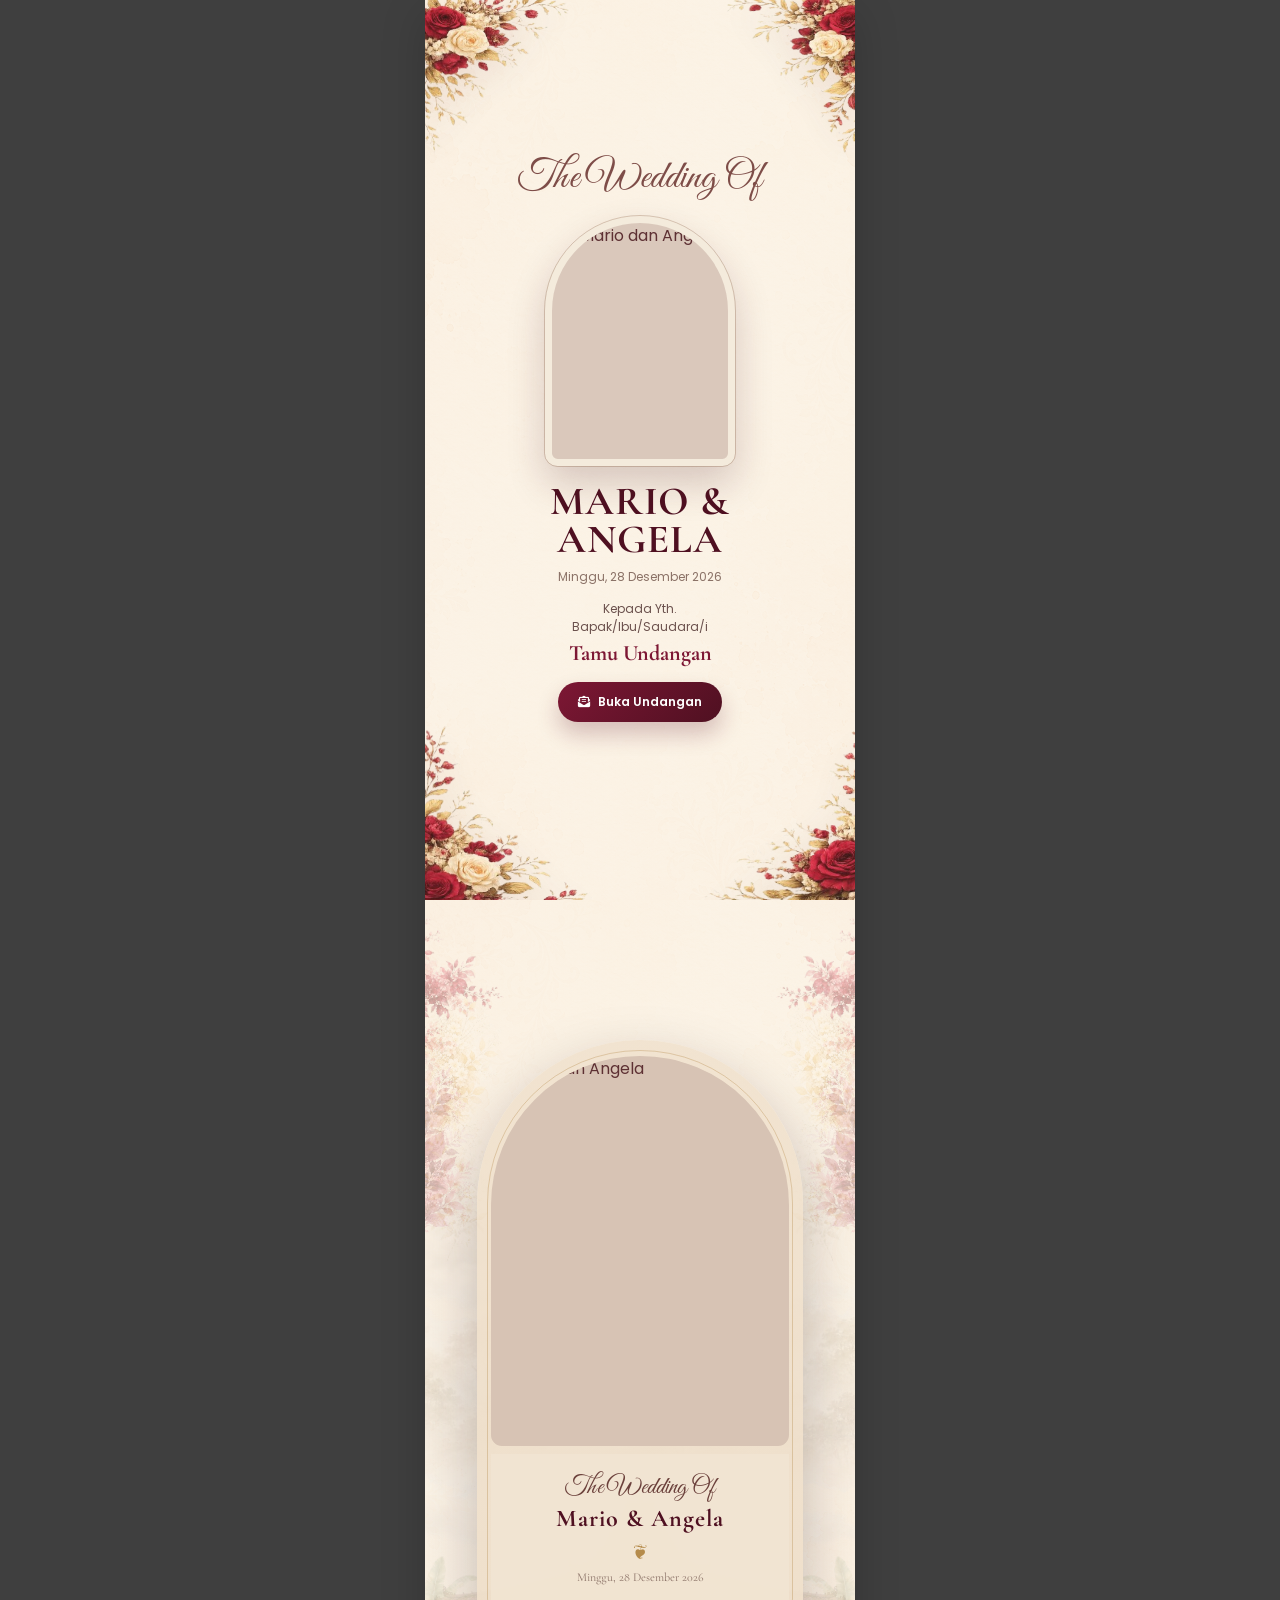
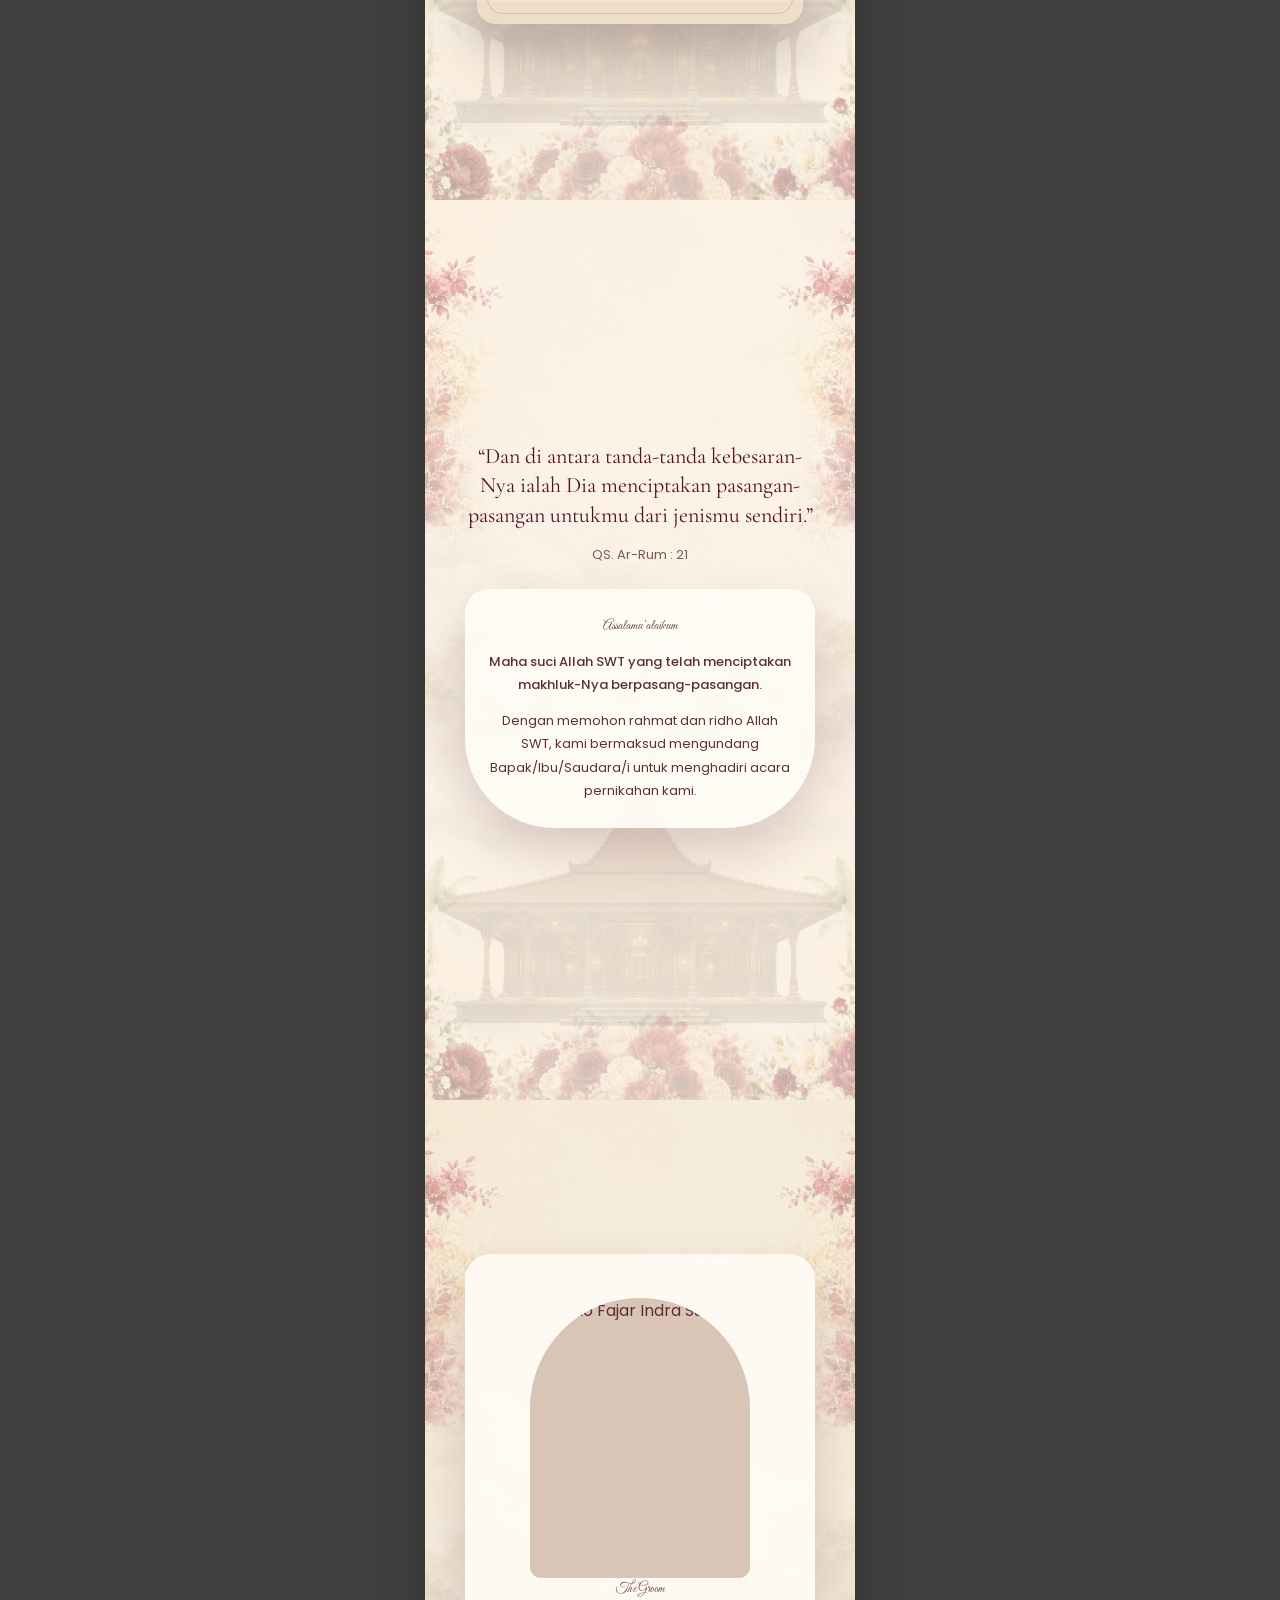
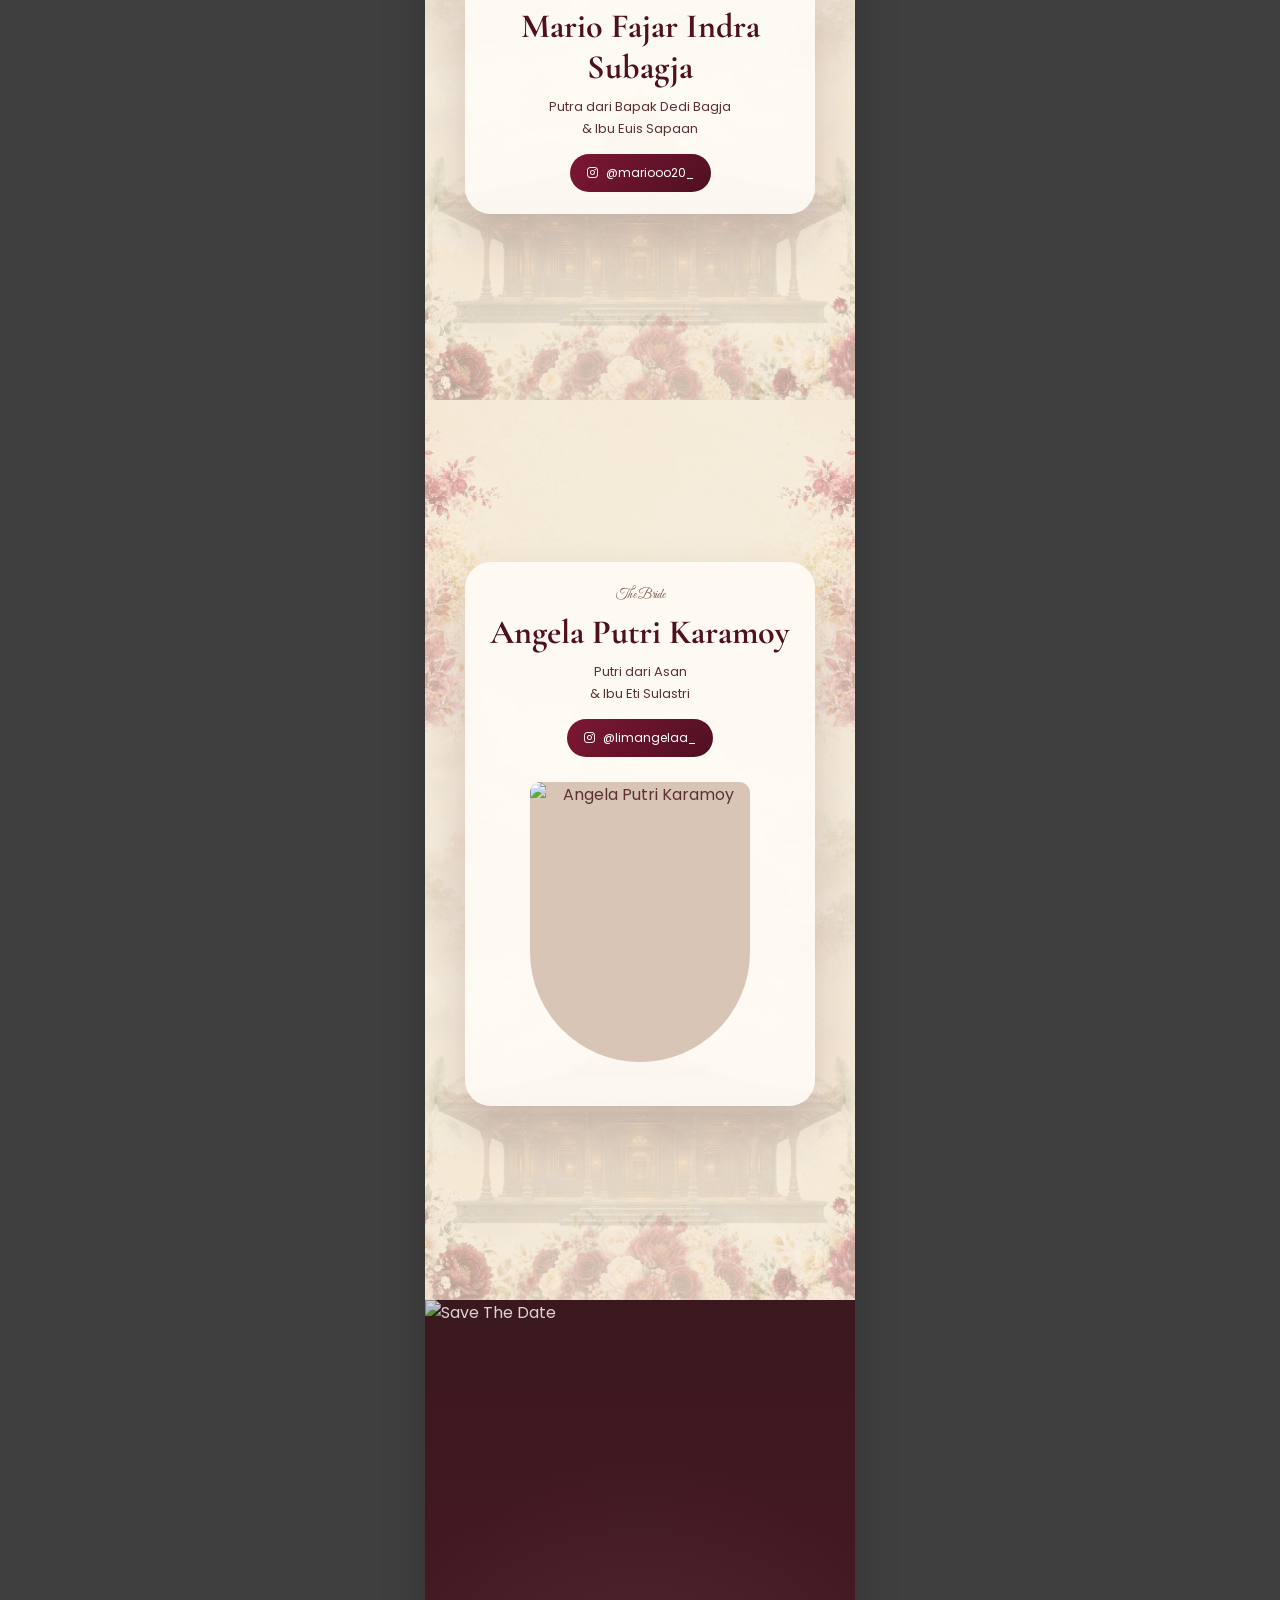
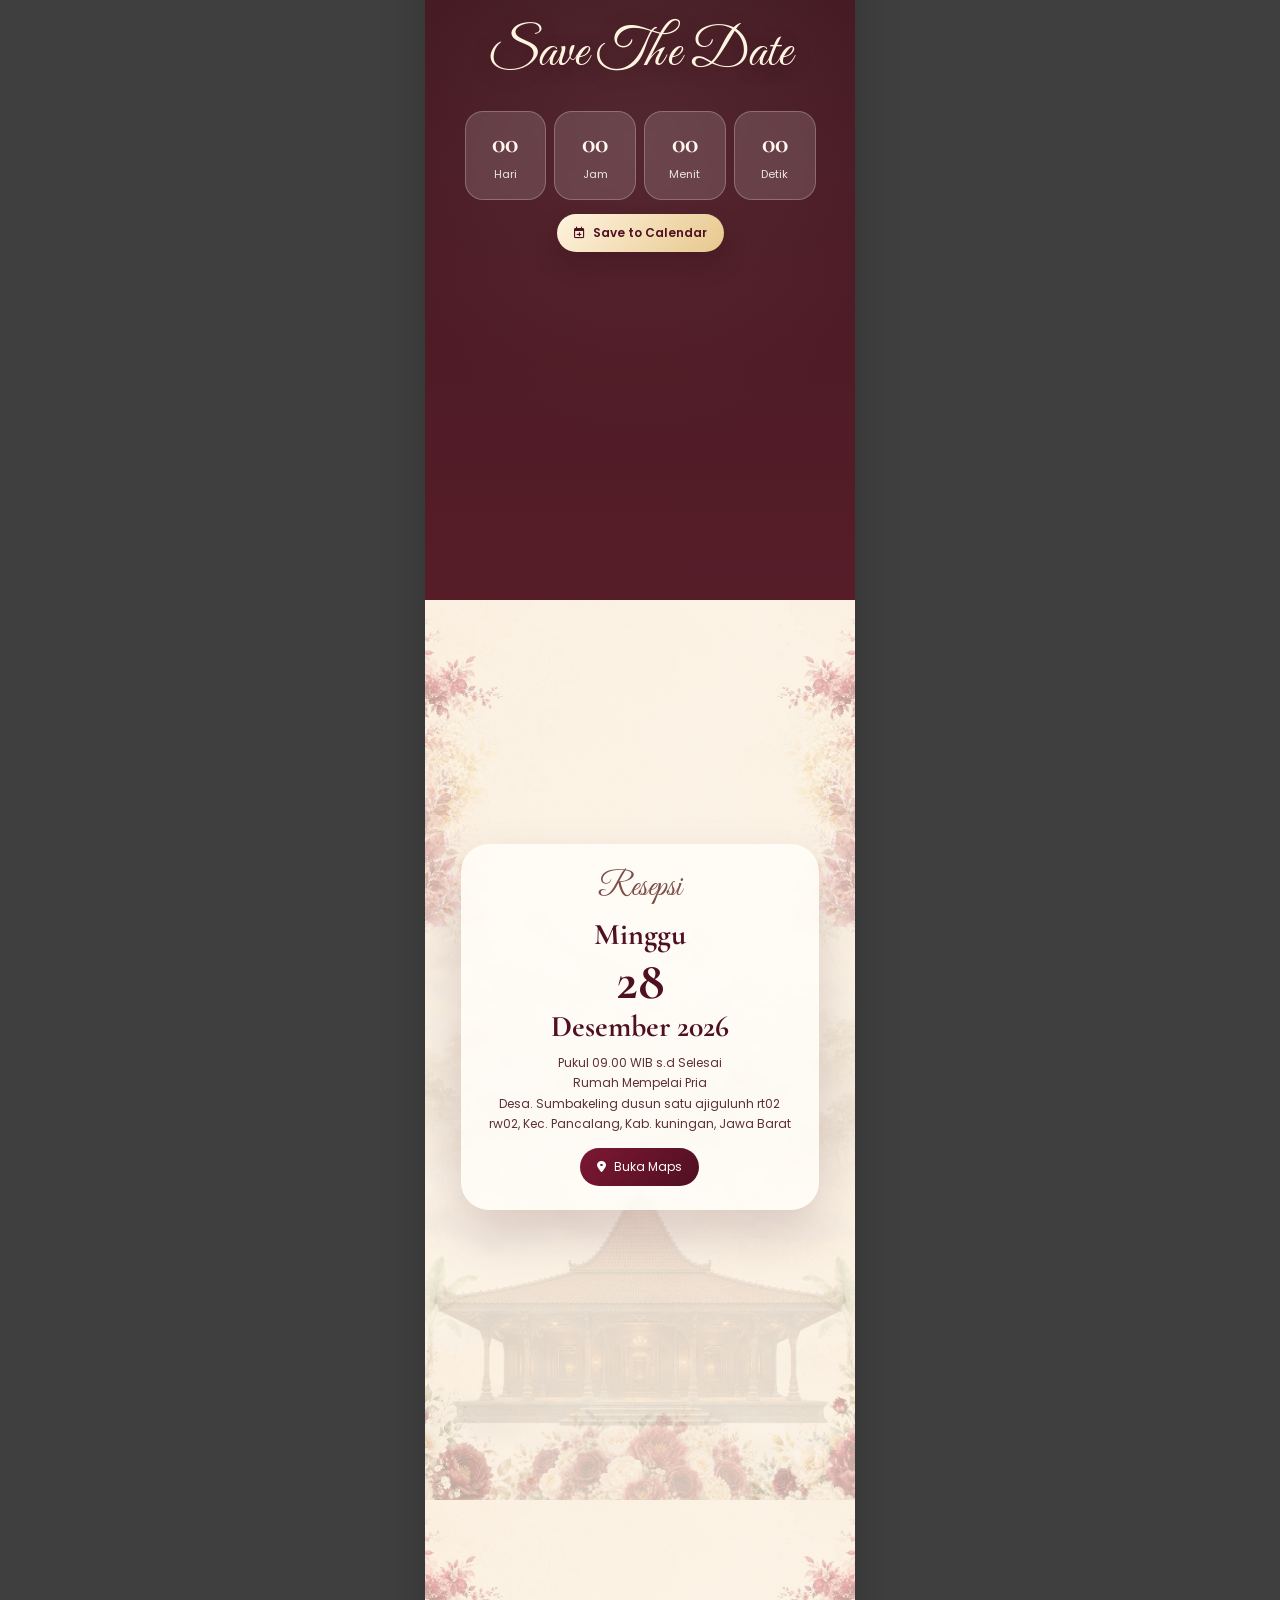
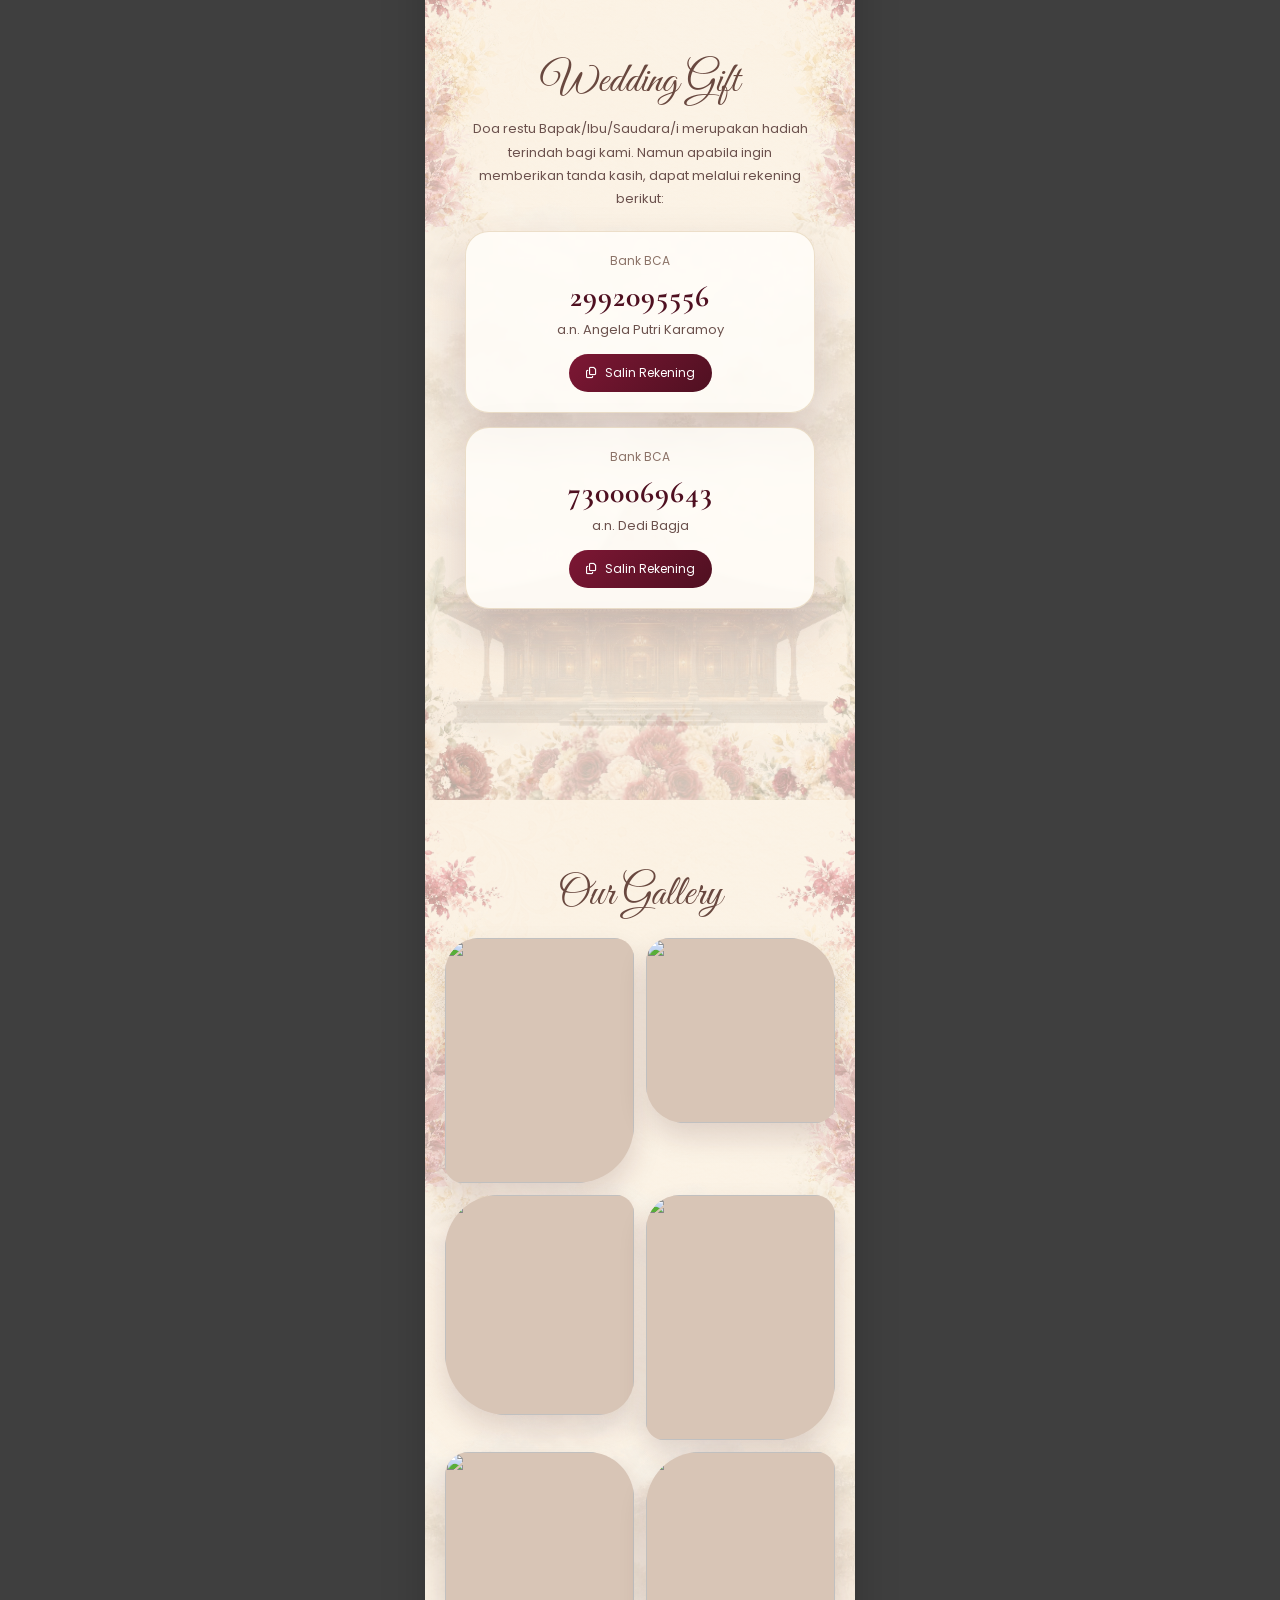
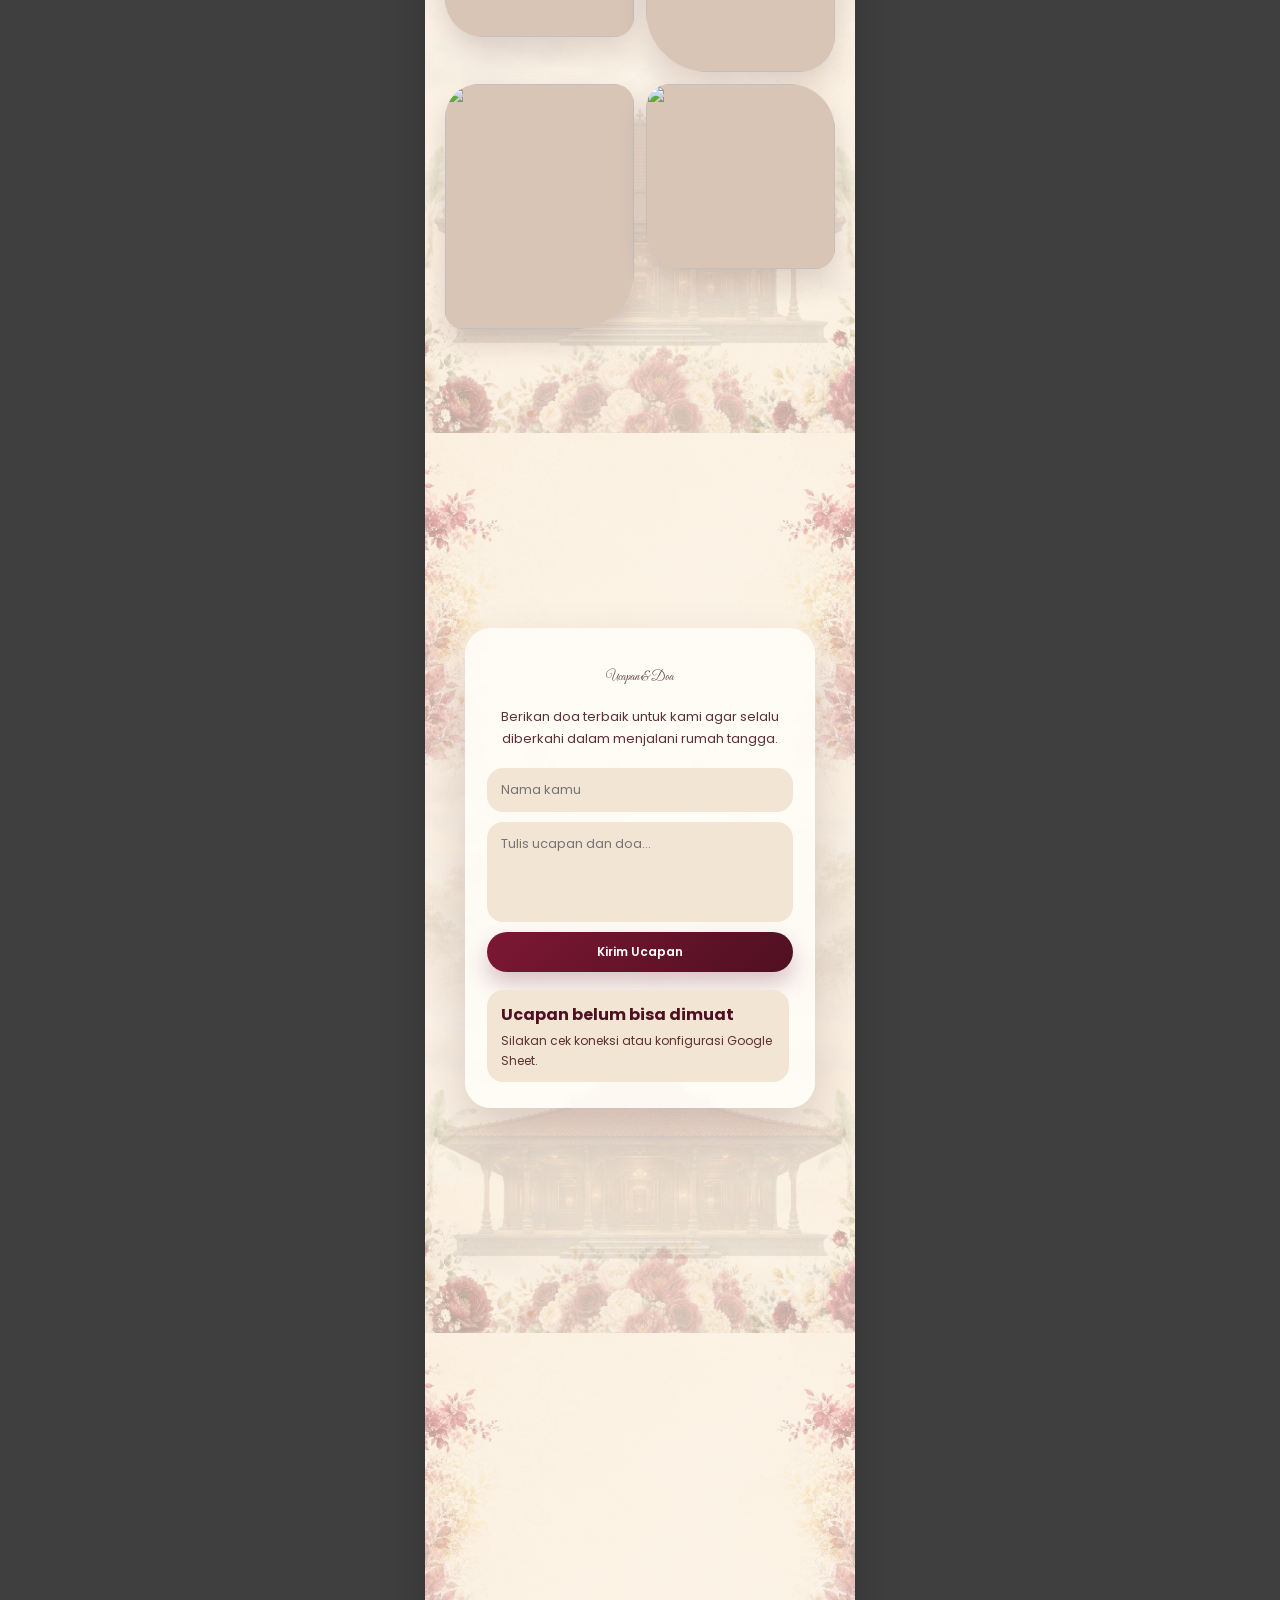
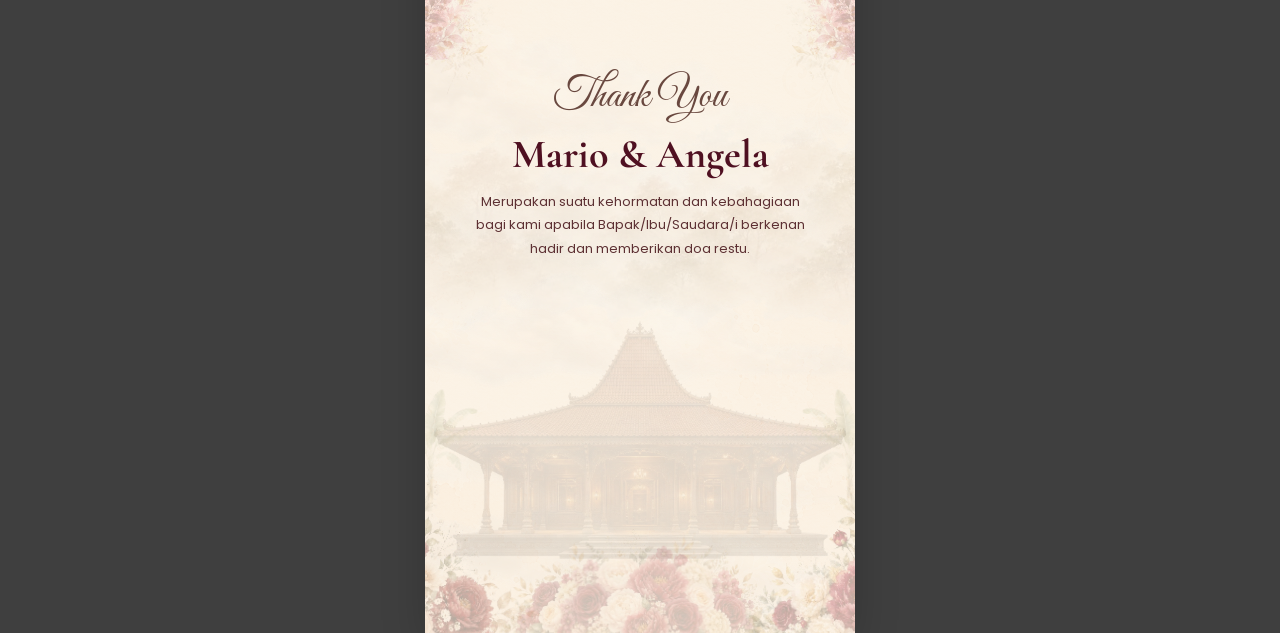
==== index.html @ 9c495ffc "final undangan digital" ====
<!doctype html>
<html lang="id">
  <head>
    <meta charset="UTF-8" />
    <meta name="viewport" content="width=device-width, initial-scale=1.0" />

    <title>The Wedding of Mario & Angela</title>

    <link rel="preconnect" href="https://fonts.googleapis.com" />
    <link rel="preconnect" href="https://fonts.gstatic.com" crossorigin />

    <link href="https://fonts.googleapis.com/css2?family=Cormorant+Garamond:wght@400;500;600;700&family=Great+Vibes&family=Poppins:wght@300;400;500;600&display=swap" rel="stylesheet" />

    <link rel="stylesheet" href="https://cdnjs.cloudflare.com/ajax/libs/font-awesome/6.5.0/css/all.min.css" />

    <link rel="stylesheet" href="assets/css/style.css" />
  </head>

  <body class="lock-scroll">
    <div class="invite-shell">
      <audio id="weddingMusic" loop>
        <source src="assets/music/backsound.mp3" type="audio/mpeg" />
      </audio>

      <!-- ================= COVER ================= -->
      <section class="cover" id="cover">
        <div class="bg-pattern soft"></div>

        <div class="cover-floral-corners" aria-hidden="true">
          <img src="assets/img/floral-top-left.png" class="cover-floral cover-floral-tl" alt="" />
          <img src="assets/img/floral-top-right.png" class="cover-floral cover-floral-tr" alt="" />
          <img src="assets/img/floral-bottom-left.png" class="cover-floral cover-floral-bl" alt="" />
          <img src="assets/img/floral-bottom-right.png" class="cover-floral cover-floral-br" alt="" />
        </div>

        <div class="cover-content">
          <p class="script-small">The Wedding Of</p>

          <div class="cover-photo">
            <img src="assets/img/gallery-2.png" alt="Mario dan Angela" />
          </div>

          <h1>MARIO & ANGELA</h1>

          <p class="wedding-date">Minggu, 28 Desember 2026</p>

          <p class="guest-label">Kepada Yth.</p>
          <p class="guest-parent">Bapak/Ibu/Saudara/i</p>

          <h3 id="guestName">Tamu Undangan</h3>

          <button class="btn btn-primary" id="openInvitation">
            <i class="fa-solid fa-envelope-open-text"></i>
            Buka Undangan
          </button>
        </div>
      </section>

      <main id="mainContent">
        <!-- ================= HOME ================= -->
        <section class="section home-section" id="home">
          <div class="bg-pattern soft"></div>

          <div class="scene-layer scene-layer-home" aria-hidden="true">
            <img src="assets/img/scene/cloud.png" class="scene-cloud cloud-1" alt="" />
            <img src="assets/img/scene/cloud.png" class="scene-cloud cloud-2" alt="" />

            <img src="assets/img/scene/tree-back.png" class="tree-back" alt="" />

            <img src="assets/img/scene/tree-side-burgundy-1.png" class="hero-side-tree side-burgundy-1-left" alt="" />
            <img src="assets/img/scene/tree-side-burgundy-1.png" class="hero-side-tree side-burgundy-1-right" alt="" />

            <img src="assets/img/scene/tree-side-burgundy-2.png" class="hero-side-tree side-burgundy-2-left" alt="" />
            <img src="assets/img/scene/tree-side-burgundy-2.png" class="hero-side-tree side-burgundy-2-right" alt="" />

            <img src="assets/img/scene/tree-side-gold-1.png" class="hero-side-tree side-gold-1-left" alt="" />
            <img src="assets/img/scene/tree-side-gold-1.png" class="hero-side-tree side-gold-1-right" alt="" />

            <img src="assets/img/scene/tree-side-gold-2.png" class="hero-side-tree side-gold-2-left" alt="" />
            <img src="assets/img/scene/tree-side-gold-2.png" class="hero-side-tree side-gold-2-right" alt="" />

            <img src="assets/img/scene/banana-tree.png" class="banana-tree banana-left" alt="" />
            <img src="assets/img/scene/banana-tree.png" class="banana-tree banana-right" alt="" />

            <div class="joglo-shadow"></div>
            <img src="assets/img/scene/hero-joglo.png" class="joglo" alt="Rumah Joglo" />

            <img src="assets/img/scene/flower-bottom-left.png" class="flower-bed flower-bed-left" alt="" />
            <img src="assets/img/scene/flower-bottom-center.png" class="flower-bed flower-bed-center" alt="" />
            <img src="assets/img/scene/flower-bottom-right.png" class="flower-bed flower-bed-right" alt="" />

            <div class="flower-accent-layer">
              <img src="assets/img/scene/flower-1.png" class="flower-accent flower-accent-1" alt="" />
              <img src="assets/img/scene/flower-2.png" class="flower-accent flower-accent-2" alt="" />
              <img src="assets/img/scene/flower-3.png" class="flower-accent flower-accent-3" alt="" />
              <img src="assets/img/scene/flower-4.png" class="flower-accent flower-accent-4" alt="" />
              <img src="assets/img/scene/flower-5.png" class="flower-accent flower-accent-5" alt="" />
            </div>

            <img src="assets/img/scene/butterfly-1.png" class="butterfly butterfly-1" alt="" />
            <img src="assets/img/scene/butterfly-2.png" class="butterfly butterfly-2" alt="" />
            <img src="assets/img/scene/butterfly-3.png" class="butterfly butterfly-3" alt="" />
          </div>

          <div class="hero-title">
            <p class="script-small reveal">The Wedding Of</p>

            <h1 class="hero-couple reveal delay-1">
              MARIO
              <span>&</span>
              ANGELA
            </h1>

            <p class="hero-date reveal delay-2">Minggu, 28 Desember 2026</p>

            <div class="scroll-icon reveal delay-3">
              <i class="fa-solid fa-chevron-down"></i>
            </div>
          </div>
        </section>

        <!-- ================= PHOTO ================= -->
        <section class="section photo-section decor-section" id="photo">
          <div class="bg-pattern soft"></div>
          <div class="section-scene-bg static-scene-bg" aria-hidden="true">
            <img src="assets/img/scene/cloud.png" class="section-cloud section-cloud-1" alt="" />
            <img src="assets/img/scene/cloud.png" class="section-cloud section-cloud-2" alt="" />
            <img src="assets/img/scene/tree-back.png" class="section-tree-back" alt="" />
            <img src="assets/img/scene/tree-side-burgundy-1.png" class="section-side section-burgundy-1-left" alt="" />
            <img src="assets/img/scene/tree-side-burgundy-1.png" class="section-side section-burgundy-1-right" alt="" />
            <img src="assets/img/scene/tree-side-burgundy-2.png" class="section-side section-burgundy-2-left" alt="" />
            <img src="assets/img/scene/tree-side-burgundy-2.png" class="section-side section-burgundy-2-right" alt="" />
            <img src="assets/img/scene/tree-side-gold-1.png" class="section-side section-gold-1-left" alt="" />
            <img src="assets/img/scene/tree-side-gold-1.png" class="section-side section-gold-1-right" alt="" />
            <img src="assets/img/scene/tree-side-gold-2.png" class="section-side section-gold-2-left" alt="" />
            <img src="assets/img/scene/tree-side-gold-2.png" class="section-side section-gold-2-right" alt="" />
            <img src="assets/img/scene/banana-tree.png" class="section-banana section-banana-left" alt="" />
            <img src="assets/img/scene/banana-tree.png" class="section-banana section-banana-right" alt="" />
            <img src="assets/img/scene/flower-bottom-left.png" class="section-flower section-flower-left" alt="" />
            <img src="assets/img/scene/flower-bottom-center.png" class="section-flower section-flower-center" alt="" />
            <img src="assets/img/scene/flower-bottom-right.png" class="section-flower section-flower-right" alt="" />
            <img src="assets/img/scene/hero-joglo.png" class="section-joglo-bg" alt="" />
          </div>

          <div class="photo-card reveal">
            <div class="arched-image">
              <img src="assets/img/photo.png" alt="Mario dan Angela" />
            </div>

            <div class="monogram-block">
              <p class="photo-label">The Wedding Of</p>
              <h2>Mario & Angela</h2>
              <div class="mini-divider">❦</div>
              <p class="photo-date">Minggu, 28 Desember 2026</p>
            </div>
          </div>
        </section>

        <!-- ================= QUOTE ================= -->
        <section class="section quote-section decor-section" id="quote">
          <div class="bg-pattern soft"></div>
          <div class="section-scene-bg static-scene-bg" aria-hidden="true">
            <img src="assets/img/scene/cloud.png" class="section-cloud section-cloud-1" alt="" />
            <img src="assets/img/scene/cloud.png" class="section-cloud section-cloud-2" alt="" />
            <img src="assets/img/scene/tree-back.png" class="section-tree-back" alt="" />
            <img src="assets/img/scene/tree-side-burgundy-1.png" class="section-side section-burgundy-1-left" alt="" />
            <img src="assets/img/scene/tree-side-burgundy-1.png" class="section-side section-burgundy-1-right" alt="" />
            <img src="assets/img/scene/tree-side-burgundy-2.png" class="section-side section-burgundy-2-left" alt="" />
            <img src="assets/img/scene/tree-side-burgundy-2.png" class="section-side section-burgundy-2-right" alt="" />
            <img src="assets/img/scene/tree-side-gold-1.png" class="section-side section-gold-1-left" alt="" />
            <img src="assets/img/scene/tree-side-gold-1.png" class="section-side section-gold-1-right" alt="" />
            <img src="assets/img/scene/tree-side-gold-2.png" class="section-side section-gold-2-left" alt="" />
            <img src="assets/img/scene/tree-side-gold-2.png" class="section-side section-gold-2-right" alt="" />
            <img src="assets/img/scene/banana-tree.png" class="section-banana section-banana-left" alt="" />
            <img src="assets/img/scene/banana-tree.png" class="section-banana section-banana-right" alt="" />
            <img src="assets/img/scene/flower-bottom-left.png" class="section-flower section-flower-left" alt="" />
            <img src="assets/img/scene/flower-bottom-center.png" class="section-flower section-flower-center" alt="" />
            <img src="assets/img/scene/flower-bottom-right.png" class="section-flower section-flower-right" alt="" />
            <img src="assets/img/scene/hero-joglo.png" class="section-joglo-bg" alt="" />
          </div>

          <div class="container narrow">
            <p class="quote-top reveal">“Dan di antara tanda-tanda kebesaran-Nya ialah Dia menciptakan pasangan-pasangan untukmu dari jenismu sendiri.”</p>
            <p class="ayat reveal delay-1">QS. Ar-Rum : 21</p>

            <div class="arch-card reveal delay-2">
              <p class="script-small">Assalamu’alaikum</p>
              <p class="salam">Maha suci Allah SWT yang telah menciptakan makhluk-Nya berpasang-pasangan.</p>
              <p>Dengan memohon rahmat dan ridho Allah SWT, kami bermaksud mengundang Bapak/Ibu/Saudara/i untuk menghadiri acara pernikahan kami.</p>
            </div>
          </div>
        </section>

        <!-- ================= MEMPELAI PRIA ================= -->
        <section class="section profile-section groom-profile decor-section">
          <div class="bg-pattern rose"></div>
          <div class="section-scene-bg static-scene-bg" aria-hidden="true">
            <img src="assets/img/scene/cloud.png" class="section-cloud section-cloud-1" alt="" />
            <img src="assets/img/scene/cloud.png" class="section-cloud section-cloud-2" alt="" />
            <img src="assets/img/scene/tree-back.png" class="section-tree-back" alt="" />
            <img src="assets/img/scene/tree-side-burgundy-1.png" class="section-side section-burgundy-1-left" alt="" />
            <img src="assets/img/scene/tree-side-burgundy-1.png" class="section-side section-burgundy-1-right" alt="" />
            <img src="assets/img/scene/tree-side-burgundy-2.png" class="section-side section-burgundy-2-left" alt="" />
            <img src="assets/img/scene/tree-side-burgundy-2.png" class="section-side section-burgundy-2-right" alt="" />
            <img src="assets/img/scene/tree-side-gold-1.png" class="section-side section-gold-1-left" alt="" />
            <img src="assets/img/scene/tree-side-gold-1.png" class="section-side section-gold-1-right" alt="" />
            <img src="assets/img/scene/tree-side-gold-2.png" class="section-side section-gold-2-left" alt="" />
            <img src="assets/img/scene/tree-side-gold-2.png" class="section-side section-gold-2-right" alt="" />
            <img src="assets/img/scene/banana-tree.png" class="section-banana section-banana-left" alt="" />
            <img src="assets/img/scene/banana-tree.png" class="section-banana section-banana-right" alt="" />
            <img src="assets/img/scene/flower-bottom-left.png" class="section-flower section-flower-left" alt="" />
            <img src="assets/img/scene/flower-bottom-center.png" class="section-flower section-flower-center" alt="" />
            <img src="assets/img/scene/flower-bottom-right.png" class="section-flower section-flower-right" alt="" />
            <img src="assets/img/scene/hero-joglo.png" class="section-joglo-bg" alt="" />
          </div>

          <div class="profile-card reveal">
            <div class="profile-photo oval-bottom">
              <img src="assets/img/mempelai-pria.png" alt="Mario Fajar Indra Subagja" />
            </div>

            <div class="profile-text groom-text">
              <p class="profile-label">The Groom</p>
              <h2>Mario Fajar Indra Subagja</h2>
              <p>
                Putra dari Bapak Dedi Bagja<br />
                & Ibu Euis Sapaan
              </p>
              <a href="https://www.instagram.com/mariooo20__?igsh=MXBuZHV3NXF1YXk0dA==" target="_blank" rel="noopener noreferrer" class="btn btn-mini">
                <i class="fa-brands fa-instagram"></i>
                @mariooo20_
              </a>
            </div>
          </div>
        </section>

        <!-- ================= MEMPELAI PUTRI ================= -->
        <section class="section profile-section bride-profile decor-section" id="mempelai">
          <div class="bg-pattern rose"></div>
          <div class="section-scene-bg static-scene-bg" aria-hidden="true">
            <img src="assets/img/scene/cloud.png" class="section-cloud section-cloud-1" alt="" />
            <img src="assets/img/scene/cloud.png" class="section-cloud section-cloud-2" alt="" />
            <img src="assets/img/scene/tree-back.png" class="section-tree-back" alt="" />
            <img src="assets/img/scene/tree-side-burgundy-1.png" class="section-side section-burgundy-1-left" alt="" />
            <img src="assets/img/scene/tree-side-burgundy-1.png" class="section-side section-burgundy-1-right" alt="" />
            <img src="assets/img/scene/tree-side-burgundy-2.png" class="section-side section-burgundy-2-left" alt="" />
            <img src="assets/img/scene/tree-side-burgundy-2.png" class="section-side section-burgundy-2-right" alt="" />
            <img src="assets/img/scene/tree-side-gold-1.png" class="section-side section-gold-1-left" alt="" />
            <img src="assets/img/scene/tree-side-gold-1.png" class="section-side section-gold-1-right" alt="" />
            <img src="assets/img/scene/tree-side-gold-2.png" class="section-side section-gold-2-left" alt="" />
            <img src="assets/img/scene/tree-side-gold-2.png" class="section-side section-gold-2-right" alt="" />
            <img src="assets/img/scene/banana-tree.png" class="section-banana section-banana-left" alt="" />
            <img src="assets/img/scene/banana-tree.png" class="section-banana section-banana-right" alt="" />
            <img src="assets/img/scene/flower-bottom-left.png" class="section-flower section-flower-left" alt="" />
            <img src="assets/img/scene/flower-bottom-center.png" class="section-flower section-flower-center" alt="" />
            <img src="assets/img/scene/flower-bottom-right.png" class="section-flower section-flower-right" alt="" />
            <img src="assets/img/scene/hero-joglo.png" class="section-joglo-bg" alt="" />
          </div>

          <div class="profile-card reveal">
            <div class="profile-text">
              <p class="profile-label">The Bride</p>
              <h2>Angela Putri Karamoy</h2>
              <p>
                Putri dari Asan<br />
                & Ibu Eti Sulastri
              </p>
              <a href="https://www.instagram.com/limangelaa_?igsh=dDVncmxseWNham01" target="_blank" rel="noopener noreferrer" class="btn btn-mini">
                <i class="fa-brands fa-instagram"></i>
                @limangelaa_
              </a>
            </div>
            <br />
            <div class="profile-photo oval-top">
              <img src="assets/img/mempelai-wanita.png" alt="Angela Putri Karamoy" />
            </div>
          </div>
        </section>

        <!-- ================= SAVE DATE ================= -->
        <section class="section save-section" id="tanggal">
          <img src="assets/img/gallery-1.png" class="save-bg" alt="Save The Date" />
          <div class="save-overlay"></div>

          <div class="save-content reveal">
            <p class="script-save">Save The Date</p>

            <div class="countdown">
              <div>
                <span id="days">00</span>
                <small>Hari</small>
              </div>

              <div>
                <span id="hours">00</span>
                <small>Jam</small>
              </div>

              <div>
                <span id="minutes">00</span>
                <small>Menit</small>
              </div>

              <div>
                <span id="seconds">00</span>
                <small>Detik</small>
              </div>
            </div>

            <a href="#" class="btn btn-calendar" id="calendarBtn">
              <i class="fa-regular fa-calendar-plus"></i>
              Save to Calendar
            </a>
          </div>
        </section>

        <!-- ================= ACARA ================= -->
        <section class="section event-section decor-section" id="acara">
          <div class="bg-pattern soft"></div>
          <div class="section-scene-bg static-scene-bg" aria-hidden="true">
            <img src="assets/img/scene/cloud.png" class="section-cloud section-cloud-1" alt="" />
            <img src="assets/img/scene/cloud.png" class="section-cloud section-cloud-2" alt="" />
            <img src="assets/img/scene/tree-back.png" class="section-tree-back" alt="" />
            <img src="assets/img/scene/tree-side-burgundy-1.png" class="section-side section-burgundy-1-left" alt="" />
            <img src="assets/img/scene/tree-side-burgundy-1.png" class="section-side section-burgundy-1-right" alt="" />
            <img src="assets/img/scene/tree-side-burgundy-2.png" class="section-side section-burgundy-2-left" alt="" />
            <img src="assets/img/scene/tree-side-burgundy-2.png" class="section-side section-burgundy-2-right" alt="" />
            <img src="assets/img/scene/tree-side-gold-1.png" class="section-side section-gold-1-left" alt="" />
            <img src="assets/img/scene/tree-side-gold-1.png" class="section-side section-gold-1-right" alt="" />
            <img src="assets/img/scene/tree-side-gold-2.png" class="section-side section-gold-2-left" alt="" />
            <img src="assets/img/scene/tree-side-gold-2.png" class="section-side section-gold-2-right" alt="" />
            <img src="assets/img/scene/banana-tree.png" class="section-banana section-banana-left" alt="" />
            <img src="assets/img/scene/banana-tree.png" class="section-banana section-banana-right" alt="" />
            <img src="assets/img/scene/flower-bottom-left.png" class="section-flower section-flower-left" alt="" />
            <img src="assets/img/scene/flower-bottom-center.png" class="section-flower section-flower-center" alt="" />
            <img src="assets/img/scene/flower-bottom-right.png" class="section-flower section-flower-right" alt="" />
            <img src="assets/img/scene/hero-joglo.png" class="section-joglo-bg" alt="" />
          </div>

          <div class="event-wrap">
            <div class="event-card reveal">
              <p>Resepsi</p>
              <h2>
                Minggu<br />
                <span>28</span><br />
                Desember 2026
              </h2>
              <small>
                Pukul 09.00 WIB s.d Selesai<br />
                Rumah Mempelai Pria<br />
                Desa. Sumbakeling dusun satu ajigulunh rt02 rw02, Kec. Pancalang, Kab. kuningan, Jawa Barat
              </small>
              <a href="https://maps.app.goo.gl/LkXm1Q2v8XcGjSei7" target="_blank" class="btn btn-map">
                <i class="fa-solid fa-location-dot"></i>
                Buka Maps
              </a>
            </div>
          </div>
        </section>

        <!-- ================= GIFT ================= -->
        <section class="section gift-section decor-section" id="gift">
          <div class="bg-pattern soft"></div>
          <div class="section-scene-bg static-scene-bg" aria-hidden="true">
            <img src="assets/img/scene/cloud.png" class="section-cloud section-cloud-1" alt="" />
            <img src="assets/img/scene/cloud.png" class="section-cloud section-cloud-2" alt="" />
            <img src="assets/img/scene/tree-back.png" class="section-tree-back" alt="" />
            <img src="assets/img/scene/tree-side-burgundy-1.png" class="section-side section-burgundy-1-left" alt="" />
            <img src="assets/img/scene/tree-side-burgundy-1.png" class="section-side section-burgundy-1-right" alt="" />
            <img src="assets/img/scene/tree-side-burgundy-2.png" class="section-side section-burgundy-2-left" alt="" />
            <img src="assets/img/scene/tree-side-burgundy-2.png" class="section-side section-burgundy-2-right" alt="" />
            <img src="assets/img/scene/tree-side-gold-1.png" class="section-side section-gold-1-left" alt="" />
            <img src="assets/img/scene/tree-side-gold-1.png" class="section-side section-gold-1-right" alt="" />
            <img src="assets/img/scene/tree-side-gold-2.png" class="section-side section-gold-2-left" alt="" />
            <img src="assets/img/scene/tree-side-gold-2.png" class="section-side section-gold-2-right" alt="" />
            <img src="assets/img/scene/banana-tree.png" class="section-banana section-banana-left" alt="" />
            <img src="assets/img/scene/banana-tree.png" class="section-banana section-banana-right" alt="" />
            <img src="assets/img/scene/flower-bottom-left.png" class="section-flower section-flower-left" alt="" />
            <img src="assets/img/scene/flower-bottom-center.png" class="section-flower section-flower-center" alt="" />
            <img src="assets/img/scene/flower-bottom-right.png" class="section-flower section-flower-right" alt="" />
            <img src="assets/img/scene/hero-joglo.png" class="section-joglo-bg" alt="" />
          </div>

          <div class="container narrow">
            <p class="script-small reveal">Wedding Gift</p>
            <p class="gift-intro reveal delay-1">Doa restu Bapak/Ibu/Saudara/i merupakan hadiah terindah bagi kami. Namun apabila ingin memberikan tanda kasih, dapat melalui rekening berikut:</p>

            <div class="bank-card reveal delay-2">
              <span>Bank BCA</span>
              <h3>2992095556</h3>
              <p>a.n. Angela Putri Karamoy</p>
              <button class="btn btn-copy" data-copy="1234567890">
                <i class="fa-regular fa-copy"></i>
                Salin Rekening
              </button>
            </div>

            <div class="bank-card reveal delay-3">
              <span>Bank BCA</span>
              <h3>7300069643</h3>
              <p>a.n. Dedi Bagja</p>
              <button class="btn btn-copy" data-copy="0987654321">
                <i class="fa-regular fa-copy"></i>
                Salin Rekening
              </button>
            </div>
          </div>
        </section>

        <!-- ================= GALERI ================= -->
        <section class="section gallery-section decor-section" id="galeri">
          <div class="bg-pattern soft"></div>
          <div class="section-scene-bg static-scene-bg" aria-hidden="true">
            <img src="assets/img/scene/cloud.png" class="section-cloud section-cloud-1" alt="" />
            <img src="assets/img/scene/cloud.png" class="section-cloud section-cloud-2" alt="" />
            <img src="assets/img/scene/tree-back.png" class="section-tree-back" alt="" />
            <img src="assets/img/scene/tree-side-burgundy-1.png" class="section-side section-burgundy-1-left" alt="" />
            <img src="assets/img/scene/tree-side-burgundy-1.png" class="section-side section-burgundy-1-right" alt="" />
            <img src="assets/img/scene/tree-side-burgundy-2.png" class="section-side section-burgundy-2-left" alt="" />
            <img src="assets/img/scene/tree-side-burgundy-2.png" class="section-side section-burgundy-2-right" alt="" />
            <img src="assets/img/scene/tree-side-gold-1.png" class="section-side section-gold-1-left" alt="" />
            <img src="assets/img/scene/tree-side-gold-1.png" class="section-side section-gold-1-right" alt="" />
            <img src="assets/img/scene/tree-side-gold-2.png" class="section-side section-gold-2-left" alt="" />
            <img src="assets/img/scene/tree-side-gold-2.png" class="section-side section-gold-2-right" alt="" />
            <img src="assets/img/scene/banana-tree.png" class="section-banana section-banana-left" alt="" />
            <img src="assets/img/scene/banana-tree.png" class="section-banana section-banana-right" alt="" />
            <img src="assets/img/scene/flower-bottom-left.png" class="section-flower section-flower-left" alt="" />
            <img src="assets/img/scene/flower-bottom-center.png" class="section-flower section-flower-center" alt="" />
            <img src="assets/img/scene/flower-bottom-right.png" class="section-flower section-flower-right" alt="" />
            <img src="assets/img/scene/hero-joglo.png" class="section-joglo-bg" alt="" />
          </div>

          <div class="container">
            <p class="script-small reveal">Our Gallery</p>

            <div class="gallery-grid aesthetic-gallery">
              <div class="gallery-item gallery-tall reveal">
                <img src="assets/img/gallery-1.png" alt="" />
              </div>

              <div class="gallery-item gallery-short reveal delay-1">
                <img src="assets/img/gallery-2.png" alt="" />
              </div>

              <div class="gallery-item gallery-blob reveal delay-2">
                <img src="assets/img/gallery-3.png" alt="" />
              </div>

              <div class="gallery-item gallery-tall reveal delay-3">
                <img src="assets/img/gallery-4.png" alt="" />
              </div>

              <div class="gallery-item gallery-short reveal delay-4">
                <img src="assets/img/gallery-5.png" alt="" />
              </div>

              <div class="gallery-item gallery-blob reveal delay-5">
                <img src="assets/img/gallery-6.png" alt="" />
              </div>

              <div class="gallery-item gallery-tall reveal">
                <img src="assets/img/gallery-7.png" alt="" />
              </div>

              <div class="gallery-item gallery-short reveal delay-1">
                <img src="assets/img/gallery-8.png" alt="" />
              </div>
            </div>
          </div>
        </section>

        <!-- ================= UCAPAN ================= -->
        <section class="section wish-section decor-section" id="ucapan">
          <div class="bg-pattern soft"></div>
          <div class="section-scene-bg static-scene-bg" aria-hidden="true">
            <img src="assets/img/scene/cloud.png" class="section-cloud section-cloud-1" alt="" />
            <img src="assets/img/scene/cloud.png" class="section-cloud section-cloud-2" alt="" />
            <img src="assets/img/scene/tree-back.png" class="section-tree-back" alt="" />
            <img src="assets/img/scene/tree-side-burgundy-1.png" class="section-side section-burgundy-1-left" alt="" />
            <img src="assets/img/scene/tree-side-burgundy-1.png" class="section-side section-burgundy-1-right" alt="" />
            <img src="assets/img/scene/tree-side-burgundy-2.png" class="section-side section-burgundy-2-left" alt="" />
            <img src="assets/img/scene/tree-side-burgundy-2.png" class="section-side section-burgundy-2-right" alt="" />
            <img src="assets/img/scene/tree-side-gold-1.png" class="section-side section-gold-1-left" alt="" />
            <img src="assets/img/scene/tree-side-gold-1.png" class="section-side section-gold-1-right" alt="" />
            <img src="assets/img/scene/tree-side-gold-2.png" class="section-side section-gold-2-left" alt="" />
            <img src="assets/img/scene/tree-side-gold-2.png" class="section-side section-gold-2-right" alt="" />
            <img src="assets/img/scene/banana-tree.png" class="section-banana section-banana-left" alt="" />
            <img src="assets/img/scene/banana-tree.png" class="section-banana section-banana-right" alt="" />
            <img src="assets/img/scene/flower-bottom-left.png" class="section-flower section-flower-left" alt="" />
            <img src="assets/img/scene/flower-bottom-center.png" class="section-flower section-flower-center" alt="" />
            <img src="assets/img/scene/flower-bottom-right.png" class="section-flower section-flower-right" alt="" />
            <img src="assets/img/scene/hero-joglo.png" class="section-joglo-bg" alt="" />
          </div>

          <div class="container narrow">
            <div class="wish-box reveal">
              <p class="script-small">Ucapan & Doa</p>
              <p>Berikan doa terbaik untuk kami agar selalu diberkahi dalam menjalani rumah tangga.</p>

              <form class="wish-form" id="wishForm">
                <input type="text" id="wishName" placeholder="Nama kamu" required />
                <textarea id="wishMessage" placeholder="Tulis ucapan dan doa..." required></textarea>

                <button type="submit" class="btn btn-primary">Kirim Ucapan</button>
              </form>

              <div class="wish-list" id="wishList"></div>
            </div>
          </div>
        </section>

        <!-- ================= CLOSING ================= -->
        <section class="section closing-section decor-section" id="closing">
          <div class="bg-pattern soft"></div>
          <div class="section-scene-bg static-scene-bg" aria-hidden="true">
            <img src="assets/img/scene/cloud.png" class="section-cloud section-cloud-1" alt="" />
            <img src="assets/img/scene/cloud.png" class="section-cloud section-cloud-2" alt="" />
            <img src="assets/img/scene/tree-back.png" class="section-tree-back" alt="" />
            <img src="assets/img/scene/tree-side-burgundy-1.png" class="section-side section-burgundy-1-left" alt="" />
            <img src="assets/img/scene/tree-side-burgundy-1.png" class="section-side section-burgundy-1-right" alt="" />
            <img src="assets/img/scene/tree-side-burgundy-2.png" class="section-side section-burgundy-2-left" alt="" />
            <img src="assets/img/scene/tree-side-burgundy-2.png" class="section-side section-burgundy-2-right" alt="" />
            <img src="assets/img/scene/tree-side-gold-1.png" class="section-side section-gold-1-left" alt="" />
            <img src="assets/img/scene/tree-side-gold-1.png" class="section-side section-gold-1-right" alt="" />
            <img src="assets/img/scene/tree-side-gold-2.png" class="section-side section-gold-2-left" alt="" />
            <img src="assets/img/scene/tree-side-gold-2.png" class="section-side section-gold-2-right" alt="" />
            <img src="assets/img/scene/banana-tree.png" class="section-banana section-banana-left" alt="" />
            <img src="assets/img/scene/banana-tree.png" class="section-banana section-banana-right" alt="" />
            <img src="assets/img/scene/flower-bottom-left.png" class="section-flower section-flower-left" alt="" />
            <img src="assets/img/scene/flower-bottom-center.png" class="section-flower section-flower-center" alt="" />
            <img src="assets/img/scene/flower-bottom-right.png" class="section-flower section-flower-right" alt="" />
            <img src="assets/img/scene/hero-joglo.png" class="section-joglo-bg" alt="" />
          </div>

          <div class="container narrow">
            <p class="script-small reveal">Thank You</p>
            <h2 class="closing-name reveal delay-1">Mario & Angela</h2>
            <p class="closing-text reveal delay-2">Merupakan suatu kehormatan dan kebahagiaan bagi kami apabila Bapak/Ibu/Saudara/i berkenan hadir dan memberikan doa restu.</p>
          </div>
        </section>
      </main>

      <nav class="bottom-nav" id="bottomNav">
        <a href="#home" class="nav-link active">
          <i class="fa-solid fa-house"></i>
          <span>Home</span>
        </a>

        <a href="#mempelai" class="nav-link">
          <i class="fa-solid fa-heart"></i>
          <span>Mempelai</span>
        </a>

        <a href="#tanggal" class="nav-link">
          <i class="fa-solid fa-calendar-days"></i>
          <span>Tanggal</span>
        </a>

        <a href="#acara" class="nav-link">
          <i class="fa-solid fa-location-dot"></i>
          <span>Acara</span>
        </a>

        <a href="#gift" class="nav-link">
          <i class="fa-solid fa-gift"></i>
          <span>Gift</span>
        </a>

        <a href="#ucapan" class="nav-link">
          <i class="fa-regular fa-comment-dots"></i>
          <span>Ucapan</span>
        </a>
      </nav>

      <button class="music-btn" id="musicBtn" aria-label="Music Button">
        <i class="fa-solid fa-music"></i>
      </button>
    </div>

    <script src="assets/js/script.js"></script>
  </body>
</html>
---- assets/css/style.css ----
:root {
  --cream: #f4ead8;
  --cream-soft: #fbf2e5;
  --paper: #eadcc7;
  --burgundy: #7d1734;
  --burgundy-dark: #4f1021;
  --rose: #8f2546;
  --gold: #b58b4b;
  --brown: #75534a;
  --text: #5d3033;
  --white: #fffdf8;
  --shadow: 0 24px 50px rgba(74, 22, 32, 0.18);
}

* {
  margin: 0;
  padding: 0;
  box-sizing: border-box;
}

html {
  scroll-behavior: smooth;
  background: #3f3f3f;
}

body {
  font-family: "Poppins", sans-serif;
  color: var(--text);
  background: #3f3f3f;
  overflow-x: hidden;
  min-height: 100vh;
  margin: 0;
}

body.lock-scroll {
  overflow: hidden;
  height: 100dvh;
}

a {
  text-decoration: none;
  color: inherit;
}

button,
input,
textarea {
  font-family: inherit;
}

button {
  border: none;
  cursor: pointer;
}

img {
  display: block;
  max-width: 100%;
  user-select: none;
}

.invite-shell {
  position: relative;
  display: block;
  width: min(100vw, 430px);
  max-width: 430px;
  min-height: 100vh;
  margin: 0 auto;
  background: var(--cream);
  overflow: hidden;
  box-shadow: 0 14px 42px rgba(0, 0, 0, 0.18);
}

#mainContent {
  display: block;
  width: 100%;
  overflow: hidden;
}

.cover,
.section {
  width: 100%;
  max-width: 100%;
  margin: 0;
}

.bg-pattern {
  position: absolute;
  inset: 0;
  z-index: 0;
  pointer-events: none;
  background: linear-gradient(rgba(251, 242, 229, 0.88), rgba(251, 242, 229, 0.88)), url("../img/bg-pattern.png");
  background-size: cover;
  background-position: center;
}

.bg-pattern.soft {
  background: linear-gradient(rgba(251, 242, 229, 0.84), rgba(251, 242, 229, 0.84)), url("../img/bg-pattern.png");
  background-size: cover;
  background-position: center;
}

.bg-pattern.rose {
  background: linear-gradient(rgba(244, 234, 216, 0.82), rgba(244, 234, 216, 0.82)), url("../img/bg-pattern.png");
  background-size: cover;
  background-position: center;
}

.section {
  position: relative;
  min-height: 100vh;
  min-height: 100dvh;
  overflow: hidden;
  display: flex;
  align-items: center;
  justify-content: center;
  padding: 74px 20px 104px;
  background: linear-gradient(to bottom, #f8f1e8 0%, #f7efe5 54%, #edd9d4 100%);
  isolation: isolate;
}

.container {
  position: relative;
  z-index: 5;
  width: min(100%, 390px);
  margin: 0 auto;
  text-align: center;
}

.container.narrow {
  width: min(100%, 350px);
}

.script-small {
  font-family: "Great Vibes", cursive;
  font-size: clamp(30px, 8vw, 42px);
  color: #69483f;
  font-weight: 400;
  line-height: 1;
}

.btn {
  display: inline-flex;
  align-items: center;
  justify-content: center;
  gap: 8px;
  border-radius: 999px;
  transition: 0.25s ease;
  white-space: nowrap;
}

.btn-primary {
  background: linear-gradient(135deg, var(--burgundy), var(--burgundy-dark));
  color: #fff;
  padding: 11px 20px;
  font-size: 12px;
  font-weight: 600;
  box-shadow: 0 12px 22px rgba(98, 22, 42, 0.24);
}

.btn-primary:hover {
  transform: translateY(-2px);
}

.btn-mini,
.btn-calendar,
.btn-map,
.btn-copy {
  background: linear-gradient(135deg, var(--burgundy), var(--burgundy-dark));
  color: white;
  padding: 10px 17px;
  font-size: 12px;
  margin-top: 14px;
}

/* COVER */
.cover {
  position: absolute;
  inset: 0;
  z-index: 9999;
  height: 100vh;
  height: 100dvh;
  min-height: 100vh;
  min-height: 100dvh;
  display: flex;
  align-items: center;
  justify-content: center;
  overflow: hidden;
  background: var(--cream);
  transform: translateY(0);
  transition:
    transform 1s cubic-bezier(0.72, 0, 0.18, 1),
    opacity 0.8s ease;
}

.cover.opened {
  transform: translateY(-104%);
  opacity: 0.98;
}

.cover-floral {
  position: absolute;
  z-index: 2;
  pointer-events: none;
  opacity: 0.9;
  filter: drop-shadow(0 10px 18px rgba(95, 28, 42, 0.1));
}

.cover-floral-tl {
  top: -10px;
  left: -18px;
  width: 165px;
}

.cover-floral-tr {
  top: -10px;
  right: -18px;
  width: 165px;
}

.cover-floral-bl {
  bottom: -20px;
  left: -22px;
  width: 190px;
}

.cover-floral-br {
  bottom: -20px;
  right: -22px;
  width: 190px;
}

.cover-content {
  position: relative;
  z-index: 5;
  width: min(88%, 360px);
  min-height: 100vh;
  min-height: 100dvh;
  padding: 38px 16px 58px;
  display: flex;
  flex-direction: column;
  align-items: center;
  justify-content: center;
  text-align: center;
  animation: coverRise 1.05s ease both;
}

.cover .script-small {
  font-size: 40px;
  color: #7e4d48;
  margin-bottom: 8px;
}

.cover-photo {
  position: relative;
  width: 190px;
  height: 250px;
  margin: 10px auto 16px;
  border-radius: 120px 120px 16px 16px;
  overflow: hidden;
  border: 7px solid rgba(252, 245, 230, 0.78);
  outline: 1px solid rgba(126, 83, 50, 0.28);
  background: #dac8bb;
  box-shadow: 0 18px 38px rgba(70, 21, 30, 0.2);
}

.cover-photo img {
  width: 100%;
  height: 100%;
  object-fit: cover;
  object-position: center;
}

.cover h1 {
  font-family: "Cormorant Garamond", serif;
  font-size: 40px;
  line-height: 0.95;
  letter-spacing: 0.9px;
  color: var(--burgundy-dark);
  font-weight: 700;
}

.wedding-date {
  margin: 10px 0 14px;
  font-size: 12px;
  color: #8b7267;
}

.guest-label,
.guest-parent {
  font-size: 12px;
  color: #6b514d;
}

#guestName {
  margin: 4px 0 16px;
  font-family: "Cormorant Garamond", serif;
  font-size: 22px;
  color: var(--burgundy);
}

/* HOME */
.home-section {
  min-height: 100vh;
  min-height: 100dvh;
  padding: 0 !important;
  overflow: hidden;
  align-items: flex-start;
}

.home-section .bg-pattern.soft {
  opacity: 0.12;
}

.home-section::after {
  content: "";
  position: absolute;
  left: 0;
  right: 0;
  bottom: 0;
  height: 38%;
  z-index: 2;
  pointer-events: none;
  background: linear-gradient(to top, rgba(126, 45, 54, 0.34), rgba(244, 234, 216, 0));
}

.scene-layer {
  position: absolute;
  inset: 0;
  overflow: hidden;
  pointer-events: none;
  z-index: 1;
}

.scene-layer img,
.scene-layer div {
  pointer-events: none;
}

.home-section .scene-cloud,
.home-section .tree-back,
.home-section .hero-side-tree,
.home-section .joglo,
.home-section .joglo-shadow,
.home-section .banana-tree,
.home-section .flower-bed,
.home-section .flower-accent,
.home-section .butterfly,
.home-section .hero-title {
  animation-play-state: paused !important;
}

body.invitation-opened .home-section .scene-cloud,
body.invitation-opened .home-section .tree-back,
body.invitation-opened .home-section .hero-side-tree,
body.invitation-opened .home-section .joglo,
body.invitation-opened .home-section .joglo-shadow,
body.invitation-opened .home-section .banana-tree,
body.invitation-opened .home-section .flower-bed,
body.invitation-opened .home-section .flower-accent,
body.invitation-opened .home-section .butterfly,
body.invitation-opened .home-section .hero-title {
  animation-play-state: running !important;
}

.hero-title {
  position: absolute;
  top: 5.7%;
  left: 50%;
  width: 90%;
  max-width: 390px;
  transform: translateX(-50%) translateY(-12px);
  text-align: center;
  z-index: 40;
  opacity: 0;
  animation: heroTextDrop 0.95s ease 1.2s forwards;
}

.home-section .script-small {
  font-size: 42px !important;
  line-height: 0.95 !important;
  color: #8b5758 !important;
  margin-bottom: 6px !important;
  text-shadow: 0 2px 0 rgba(255, 255, 255, 0.42);
}

.hero-couple {
  font-family: "Cormorant Garamond", serif;
  font-size: 56px !important;
  line-height: 0.9 !important;
  letter-spacing: 1.5px;
  color: #6f2137;
  font-weight: 700;
  margin: 0;
}

.hero-couple span {
  display: block;
  font-family: "Great Vibes", cursive;
  font-size: 36px !important;
  line-height: 0.85;
  margin: 8px 0;
  color: #805154;
}

.hero-date {
  margin-top: 12px;
  font-size: 13px !important;
  color: #8f7770;
}

.scroll-icon {
  margin-top: 12px;
  color: #907b75;
  font-size: 15px;
  animation: scrollDown 1.4s ease-in-out infinite;
}

/* HOME CLOUD */
.scene-cloud {
  position: absolute;
  z-index: 4;
  pointer-events: none;
  opacity: 0;
  filter: blur(0.5px) saturate(0.9);
  mix-blend-mode: multiply;
}

.cloud-1 {
  width: 360px;
  top: 28%;
  left: -18%;
  animation:
    cloudShow 1s ease 0.5s forwards,
    cloudDriftA 8s ease-in-out 1.6s infinite;
}

.cloud-2 {
  width: 380px;
  top: 36%;
  right: -24%;
  animation:
    cloudShowSoft 1s ease 0.7s forwards,
    cloudDriftB 9s ease-in-out 1.8s infinite;
}

/* HOME TREE BACK */
.tree-back {
  position: absolute;
  left: 50%;
  top: 36%;
  width: 130%;
  transform: translateX(-50%);
  z-index: 5;
  opacity: 0;
  filter: blur(0.2px) saturate(0.94) contrast(0.98);
  pointer-events: none;
  animation: treeBackFade 1s ease 0.6s forwards;
}

/* HOME SIDE TREE */
.hero-side-tree {
  position: absolute;
  max-width: none;
  pointer-events: none;
  transform-origin: center center;
  filter: drop-shadow(0 8px 12px rgba(80, 30, 40, 0.08));
  opacity: 0;
  z-index: 9;
}

.side-burgundy-1-left {
  width: 230px;
  top: -20px;
  left: -135px;
  animation:
    sideInLeftStrong 0.9s ease 0.8s forwards,
    sideFloatLeft 4.8s ease-in-out 2s infinite;
}

.side-burgundy-1-right {
  width: 230px;
  top: -20px;
  right: -135px;
  animation:
    sideInRightStrong 0.9s ease 0.85s forwards,
    sideFloatRight 5s ease-in-out 2s infinite;
}

.side-burgundy-2-left {
  width: 178px;
  top: 18.5%;
  left: -106px;
  animation:
    sideInLeftMid 0.9s ease 1s forwards,
    sideFloatLeft 4.6s ease-in-out 2.2s infinite;
}

.side-burgundy-2-right {
  width: 178px;
  top: 18.5%;
  right: -106px;
  animation:
    sideInRightMid 0.9s ease 1.05s forwards,
    sideFloatRight 4.8s ease-in-out 2.2s infinite;
}

.side-gold-1-left {
  width: 165px;
  top: 5%;
  left: -74px;
  z-index: 10;
  animation:
    sideGoldIn 0.9s ease 1.12s forwards,
    sideFloatLeftGold 5.2s ease-in-out 2.4s infinite;
}

.side-gold-1-right {
  width: 165px;
  top: 5%;
  right: -74px;
  z-index: 10;
  animation:
    sideGoldInR 0.9s ease 1.18s forwards,
    sideFloatRightGold 5.4s ease-in-out 2.4s infinite;
}

.side-gold-2-left {
  width: 122px;
  top: 28%;
  left: -34px;
  z-index: 10;
  animation:
    sideGoldLayerIn 0.9s ease 1.28s forwards,
    sideFloatLeftGold 5.7s ease-in-out 2.6s infinite;
}

.side-gold-2-right {
  width: 122px;
  top: 28%;
  right: -34px;
  z-index: 10;
  animation:
    sideGoldLayerInR 0.9s ease 1.34s forwards,
    sideFloatRightGold 5.9s ease-in-out 2.6s infinite;
}

/* JOGLO */
.joglo-shadow {
  position: absolute;
  left: 50%;
  bottom: 17%;
  width: 82%;
  height: 56px;
  transform: translateX(-50%);
  z-index: 13;
  background: radial-gradient(ellipse, rgba(76, 36, 23, 0.28), transparent 70%);
  pointer-events: none;
  opacity: 0;
  animation: shadowShow 0.9s ease 1s forwards;
}

.joglo {
  position: absolute;
  left: 50%;
  bottom: 15.2%;
  width: 92%;
  max-width: none;
  z-index: 16;
  pointer-events: none;
  filter: drop-shadow(0 16px 22px rgba(73, 38, 23, 0.22));
  transform-origin: center bottom;
  animation:
    jogloIntroZoom 2.1s cubic-bezier(0.2, 0.82, 0.18, 1) 0.15s both,
    jogloBreath 5.2s ease-in-out 2.5s infinite;
}

/* BANANA */
.banana-tree {
  position: absolute;
  width: 108px;
  bottom: 15.5%;
  z-index: 14;
  opacity: 0;
  pointer-events: none;
  filter: drop-shadow(0 8px 10px rgba(70, 50, 30, 0.14));
}

.banana-left {
  left: -12%;
  animation:
    bananaInLeft 0.9s ease 1.15s forwards,
    bananaFloat 4.3s ease-in-out 2.3s infinite;
}

.banana-right {
  right: -12%;
  animation:
    bananaInRight 0.9s ease 1.22s forwards,
    bananaFloatR 4.5s ease-in-out 2.3s infinite;
}

/* FLOWER BED */
.flower-bed {
  position: absolute;
  pointer-events: none;
  z-index: 23;
  opacity: 0;
  max-width: none;
  filter: drop-shadow(0 8px 12px rgba(90, 24, 38, 0.12));
}

.flower-bed-left {
  left: -88px;
  bottom: -18px;
  width: 265px;
  animation:
    flowerBedIn 0.9s ease 1.42s forwards,
    flowerBedSwayStrong 3.8s ease-in-out 2.4s infinite;
}

.flower-bed-right {
  right: -88px;
  bottom: -18px;
  width: 265px;
  animation:
    flowerBedIn 0.9s ease 1.5s forwards,
    flowerBedSwayReverseStrong 3.9s ease-in-out 2.45s infinite;
}

.flower-bed-center {
  left: 50%;
  bottom: -38px;
  width: 330px;
  transform: translateX(-50%);
  z-index: 22;
  animation:
    flowerBedCenterIn 0.9s ease 1.58s forwards,
    flowerBedCenterSwayStrong 3.7s ease-in-out 2.5s infinite;
}

.flower-accent-layer {
  position: absolute;
  left: 0;
  right: 0;
  bottom: 0;
  height: 170px;
  z-index: 25;
  pointer-events: none;
}

.flower-accent {
  position: absolute;
  bottom: -12px;
  opacity: 0;
  max-width: none;
  transform-origin: bottom center;
  filter: drop-shadow(0 6px 8px rgba(90, 24, 38, 0.1));
}

.flower-accent-1 {
  width: 82px;
  left: 4px;
  bottom: 30px;
  animation:
    flowerAccentIn 0.8s ease 1.9s forwards,
    flowerAccentSwayStrongA 3.2s ease-in-out 2.6s infinite;
}

.flower-accent-2 {
  width: 70px;
  left: 72px;
  bottom: 12px;
  animation:
    flowerAccentIn 0.8s ease 2s forwards,
    flowerAccentSwayStrongB 3.4s ease-in-out 2.7s infinite;
}

.flower-accent-3 {
  width: 68px;
  left: 50%;
  bottom: -5px;
  animation:
    flowerAccentCenterIn 0.8s ease 2.1s forwards,
    flowerAccentSwayStrongA 3.3s ease-in-out 2.8s infinite;
}

.flower-accent-4 {
  width: 70px;
  right: 72px;
  bottom: 12px;
  animation:
    flowerAccentIn 0.8s ease 2.2s forwards,
    flowerAccentSwayStrongB 3.5s ease-in-out 2.9s infinite;
}

.flower-accent-5 {
  width: 82px;
  right: 4px;
  bottom: 30px;
  animation:
    flowerAccentIn 0.8s ease 2.3s forwards,
    flowerAccentSwayStrongA 3.1s ease-in-out 3s infinite;
}

/* BUTTERFLY */
.butterfly {
  position: absolute;
  z-index: 35;
  opacity: 0;
  pointer-events: none;
}

.butterfly-1 {
  width: 24px;
  top: 31%;
  left: 14%;
  animation:
    butterIn 0.8s ease 1.8s forwards,
    butterflyFlyA 7.4s ease-in-out 2.4s infinite;
}

.butterfly-2 {
  width: 21px;
  top: 28%;
  right: 17%;
  animation:
    butterIn 0.8s ease 2s forwards,
    butterflyFlyB 8s ease-in-out 2.6s infinite;
}

.butterfly-3 {
  width: 18px;
  top: 41%;
  right: 25%;
  animation:
    butterIn 0.8s ease 2.2s forwards,
    butterflyFlyC 8.4s ease-in-out 2.8s infinite;
}

/* STATIC BACKGROUND ALL SECTION */
.section-scene-bg,
.static-scene-bg {
  position: absolute;
  inset: 0;
  z-index: 1;
  pointer-events: none;
  overflow: hidden;
}

.static-scene-bg img {
  position: absolute;
  max-width: none;
  pointer-events: none;
  animation: none !important;
}

.section-cloud-1 {
  top: 17%;
  left: -35%;
  width: 150%;
  opacity: 0.2;
  filter: blur(1px);
  mix-blend-mode: multiply;
}

.section-cloud-2 {
  top: 31%;
  right: -42%;
  width: 150%;
  opacity: 0.16;
  filter: blur(1.2px);
  mix-blend-mode: multiply;
}

.section-tree-back {
  left: 50%;
  bottom: 29%;
  width: 145%;
  transform: translateX(-50%);
  opacity: 0.22;
  filter: blur(0.45px) saturate(0.9) contrast(0.94);
}

.section-joglo-bg {
  left: 50%;
  bottom: 4%;
  width: 96%;
  transform: translateX(-50%);
  opacity: 0.11;
  filter: saturate(0.85) contrast(0.92);
}

.section-side {
  z-index: 2;
}

.section-burgundy-1-left {
  width: 175px;
  top: -8px;
  left: -92px;
  opacity: 0.33;
}

.section-burgundy-1-right {
  width: 175px;
  top: -8px;
  right: -92px;
  opacity: 0.33;
  transform: scaleX(-1);
}

.section-burgundy-2-left {
  width: 135px;
  top: 18%;
  left: -70px;
  opacity: 0.27;
}

.section-burgundy-2-right {
  width: 135px;
  top: 18%;
  right: -70px;
  opacity: 0.27;
  transform: scaleX(-1);
}

.section-gold-1-left {
  width: 138px;
  top: 8%;
  left: -44px;
  opacity: 0.23;
}

.section-gold-1-right {
  width: 138px;
  top: 8%;
  right: -44px;
  opacity: 0.23;
  transform: scaleX(-1);
}

.section-gold-2-left {
  width: 104px;
  top: 25%;
  left: -20px;
  opacity: 0.18;
}

.section-gold-2-right {
  width: 104px;
  top: 25%;
  right: -20px;
  opacity: 0.18;
  transform: scaleX(-1);
}

.section-banana {
  width: 98px;
  bottom: 13%;
  opacity: 0.16;
  z-index: 2;
}

.section-banana-left {
  left: -42px;
}

.section-banana-right {
  right: -42px;
  transform: scaleX(-1);
}

.section-flower {
  bottom: -36px;
  z-index: 3;
  opacity: 0.28;
}

.section-flower-left {
  left: -84px;
  width: 205px;
}

.section-flower-right {
  right: -84px;
  width: 205px;
}

.section-flower-center {
  left: 50%;
  width: 285px;
  transform: translateX(-50%);
  opacity: 0.2;
}

.section-scene-bg::before,
.section-scene-bg::after,
.decor-section::before,
.decor-section::after {
  display: none !important;
}

.decor-section > *:not(.section-scene-bg):not(.bg-pattern) {
  position: relative;
  z-index: 5;
}

/* PHOTO SECTION */
.photo-section {
  padding: 58px 0 95px;
}

.photo-card {
  position: relative;
  z-index: 5;
  width: min(88%, 326px);
  margin: auto;
  padding: 16px 14px 22px;
  background: linear-gradient(180deg, rgba(238, 222, 201, 0.74), rgba(238, 222, 201, 0.9));
  border-radius: 176px 176px 20px 20px;
  box-shadow: 0 26px 60px rgba(30, 12, 16, 0.26);
  overflow: hidden;
}

.photo-card::before {
  content: "";
  position: absolute;
  inset: 10px;
  border: 1px solid rgba(181, 139, 75, 0.35);
  border-radius: 164px 164px 16px 16px;
  pointer-events: none;
  z-index: 3;
}

.arched-image {
  position: relative;
  width: 100%;
  height: 390px;
  min-height: 360px;
  overflow: hidden;
  border-radius: 162px 162px 12px 12px;
  background: #d7c3b4;
}

.arched-image img {
  width: 100%;
  height: 100%;
  object-fit: cover;
  object-position: center;
}

.monogram-block {
  min-height: 135px;
  margin-top: 8px;
  padding: 18px 16px;
  display: flex;
  flex-direction: column;
  align-items: center;
  justify-content: center;
  background: rgba(242, 229, 211, 0.88);
  color: var(--burgundy-dark);
  font-family: "Cormorant Garamond", serif;
}

.photo-label {
  font-family: "Great Vibes", cursive;
  font-size: 25px;
  color: #6b403b;
  margin-bottom: 4px;
}

.monogram-block h2 {
  font-size: 24px;
  letter-spacing: 1px;
  line-height: 1;
  color: var(--burgundy-dark);
}

.mini-divider {
  margin-top: 9px;
  color: var(--gold);
  font-size: 20px;
}

.photo-date {
  margin-top: 6px;
  font-size: 12px;
  color: #8b7267;
}

/* QUOTE */
.quote-top {
  font-family: "Cormorant Garamond", serif;
  font-size: 22px;
  line-height: 1.35;
  color: var(--burgundy-dark);
}

.ayat {
  margin: 14px 0 24px;
  font-size: 13px;
  color: #7b5a50;
}

.arch-card {
  background: rgba(255, 253, 248, 0.84);
  padding: 26px 22px;
  border-radius: 24px 24px 90px 90px;
  box-shadow: var(--shadow);
  backdrop-filter: blur(2px);
}

.arch-card p {
  font-size: 13px;
  line-height: 1.8;
}

.salam {
  margin: 12px 0;
  font-weight: 500;
}

/* PROFILE */
.profile-section {
  padding-top: 72px;
}

.profile-card {
  position: relative;
  z-index: 5;
  width: min(90%, 350px);
  margin: auto;
  background: rgba(255, 253, 248, 0.84);
  border-radius: 26px;
  padding: 22px;
  box-shadow: var(--shadow);
  text-align: center;
  overflow: hidden;
  backdrop-filter: blur(2px);
}

.profile-label {
  font-family: "Great Vibes", cursive;
  font-size: 32px;
  color: #7e4d48;
}

.profile-text h2 {
  font-family: "Cormorant Garamond", serif;
  font-size: 34px;
  color: var(--burgundy-dark);
  margin: 6px 0 8px;
}

.profile-text p {
  font-size: 13px;
  line-height: 1.7;
}

.profile-photo {
  width: 220px;
  height: 280px;
  margin: 22px auto 0;
  overflow: hidden;
  background: #d8c5b6;
}

.oval-bottom {
  border-radius: 120px 120px 12px 12px;
}

.oval-top {
  border-radius: 12px 12px 120px 120px;
  margin: 0 auto 22px;
}

.profile-photo img {
  width: 100%;
  height: 100%;
  object-fit: cover;
  object-position: center;
}

/* SAVE DATE */
.save-section {
  color: white;
  background: #3b1820;
}

.save-bg {
  position: absolute;
  inset: 0;
  width: 100%;
  height: 100%;
  object-fit: cover;
  object-position: center;
  z-index: 0;
}

.save-overlay {
  position: absolute;
  inset: 0;
  z-index: 1;
  background: linear-gradient(180deg, rgba(60, 20, 26, 0.18), rgba(91, 30, 42, 0.84)), radial-gradient(circle at center, rgba(255, 244, 225, 0.12), transparent 58%);
}

.save-content {
  position: relative;
  z-index: 5;
  text-align: center;
  width: min(90%, 360px);
  padding: 0;
  background: transparent;
  border-radius: 0;
  box-shadow: none;
  backdrop-filter: none;
}

.script-save {
  font-family: "Great Vibes", cursive;
  font-size: 54px;
  margin-bottom: 24px;
  color: #fff4df;
  text-shadow: 0 4px 18px rgba(50, 10, 20, 0.35);
}

.countdown {
  display: grid;
  grid-template-columns: repeat(4, 1fr);
  gap: 8px;
}

.countdown div {
  background: rgba(255, 255, 255, 0.14);
  border: 1px solid rgba(255, 255, 255, 0.24);
  border-radius: 18px;
  padding: 14px 6px;
  backdrop-filter: blur(2px);
}

.countdown span {
  display: block;
  font-family: "Cormorant Garamond", serif;
  font-size: 28px;
  font-weight: 700;
  color: #fff8ed;
}

.countdown small {
  font-size: 11px;
  color: rgba(255, 255, 255, 0.86);
}

.btn-calendar {
  background: linear-gradient(135deg, #fff4df, #e7c78d);
  color: var(--burgundy-dark);
  font-weight: 600;
  box-shadow: 0 12px 24px rgba(40, 10, 18, 0.24);
}

/* EVENT */
.event-section {
  padding-top: 74px;
  padding-bottom: 120px;
}

.event-wrap {
  position: relative;
  z-index: 5;
  width: min(92%, 360px);
  display: grid;
  gap: 18px;
}

.event-card {
  background: rgba(255, 253, 248, 0.84);
  border-radius: 28px;
  padding: 24px 22px;
  text-align: center;
  box-shadow: var(--shadow);
  backdrop-filter: blur(2px);
}

.event-card p {
  font-family: "Great Vibes", cursive;
  font-size: 32px;
  color: #7e4d48;
}

.event-card h2 {
  font-family: "Cormorant Garamond", serif;
  font-size: 30px;
  line-height: 1.1;
  color: var(--burgundy-dark);
  margin: 10px 0;
}

.event-card h2 span {
  font-size: 54px;
}

.event-card small {
  display: block;
  line-height: 1.7;
  font-size: 12px;
}

/* GIFT */
.gift-intro {
  margin: 14px 0 20px;
  font-size: 13px;
  line-height: 1.8;
  color: #6b514d;
}

.bank-card {
  background: rgba(255, 253, 248, 0.86);
  border: 1px solid rgba(181, 139, 75, 0.26);
  border-radius: 24px;
  padding: 20px 18px;
  margin-top: 14px;
  box-shadow: var(--shadow);
  backdrop-filter: blur(2px);
}

.bank-card span {
  display: block;
  font-size: 12px;
  color: #8b7267;
  margin-bottom: 8px;
}

.bank-card h3 {
  font-family: "Cormorant Garamond", serif;
  font-size: 30px;
  color: var(--burgundy-dark);
  letter-spacing: 1px;
}

.bank-card p {
  margin-top: 5px;
  font-size: 13px;
  color: #6b514d;
}

/* GALLERY */
.gallery-section .script-small {
  margin-bottom: 22px;
}

.aesthetic-gallery {
  display: grid;
  grid-template-columns: 1fr 1fr;
  gap: 12px;
  align-items: start;
}

.gallery-item {
  position: relative;
  overflow: hidden;
  background: #d8c5b6;
  box-shadow: 0 14px 28px rgba(70, 20, 30, 0.15);
}

.gallery-item img {
  width: 100%;
  height: 100%;
  object-fit: cover;
  object-position: center top;
  display: block;
}

/* Semua portrait, tidak ada landscape */
.gallery-tall {
  height: 245px;
  border-radius: 34px 20px 58px 18px;
}

.gallery-short {
  height: 185px;
  border-radius: 24px 46px 20px 38px;
}

.gallery-blob {
  height: 220px;
  border-radius: 54px 18px 36px 62px;
}

/* variasi posisi biar abstrak */
.gallery-item:nth-child(2) {
  transform: translateY(28px);
}

.gallery-item:nth-child(3) {
  transform: translateY(-4px);
}

.gallery-item:nth-child(4) {
  transform: translateY(22px);
}

.gallery-item:nth-child(5) {
  transform: translateY(-10px);
}

.gallery-item:nth-child(6) {
  transform: translateY(16px);
}

.gallery-item:nth-child(8) {
  transform: translateY(-6px);
}

/* WISH */
.wish-box {
  background: rgba(255, 253, 248, 0.84);
  padding: 26px 22px;
  border-radius: 26px;
  box-shadow: var(--shadow);
  backdrop-filter: blur(2px);
}

.wish-box > p {
  font-size: 13px;
  line-height: 1.7;
  margin: 12px 0 18px;
}

.wish-form {
  display: grid;
  gap: 10px;
}

.wish-form input,
.wish-form textarea {
  width: 100%;
  border: none;
  outline: none;
  background: #f2e5d3;
  border-radius: 16px;
  padding: 12px 14px;
  font-size: 13px;
  color: var(--text);
}

.wish-form textarea {
  height: 100px;
  resize: none;
}

.wish-list {
  margin-top: 18px;
  display: grid;
  gap: 10px;
  max-height: 220px;
  overflow: auto;
  padding-right: 4px;
}

.wish-card {
  background: #f2e5d3;
  border-radius: 16px;
  padding: 12px 14px;
  text-align: left;
}

.wish-card b {
  display: block;
  color: var(--burgundy-dark);
  margin-bottom: 4px;
}

.wish-card p {
  font-size: 12px;
  line-height: 1.6;
}

/* CLOSING */
.closing-name {
  font-family: "Cormorant Garamond", serif;
  color: var(--burgundy-dark);
  font-size: 40px;
  margin: 12px 0;
}

.closing-text {
  font-size: 13px;
  line-height: 1.8;
}

/* NAV + MUSIC */
.bottom-nav {
  position: fixed;
  left: 50%;
  transform: translateX(-50%);
  bottom: 12px;
  width: calc(min(100vw, 430px) - 24px);
  max-width: 390px;
  z-index: 999;
  border-radius: 999px;
  padding: 9px 10px;
  background: linear-gradient(135deg, var(--burgundy), var(--burgundy-dark));
  box-shadow: 0 16px 34px rgba(45, 10, 20, 0.25);
  display: flex;
  align-items: center;
  justify-content: space-between;
  opacity: 0;
  pointer-events: none;
  transition: 0.35s ease;
}

.bottom-nav.show {
  opacity: 1;
  pointer-events: auto;
}

.nav-link {
  color: rgba(255, 255, 255, 0.75);
  display: flex;
  flex-direction: column;
  align-items: center;
  gap: 3px;
  font-size: 9px;
  min-width: 45px;
}

.nav-link i {
  font-size: 14px;
}

.nav-link.active {
  color: #ffe7ba;
}

.music-btn {
  position: fixed;
  right: calc((100vw - min(100vw, 430px)) / 2 + 14px);
  bottom: 96px;
  width: 46px;
  height: 46px;
  border-radius: 50%;
  z-index: 1000;
  color: #fff8ed;
  background: linear-gradient(135deg, #8f2546, #5c1029);
  box-shadow: 0 14px 26px rgba(98, 22, 42, 0.26);
  opacity: 0;
  pointer-events: none;
  transition: 0.35s ease;
}

.music-btn.show {
  opacity: 1;
  pointer-events: auto;
}

.music-btn.playing {
  animation: musicPulse 1.5s ease-in-out infinite;
}

.music-btn.playing i {
  animation: spinMusic 3s linear infinite;
}

/* REVEAL */
.reveal {
  opacity: 0;
  transform: translateY(28px);
  transition:
    opacity 0.75s ease,
    transform 0.75s ease;
}

.reveal.show {
  opacity: 1;
  transform: translateY(0);
}

.delay-1 {
  transition-delay: 0.12s;
}
.delay-2 {
  transition-delay: 0.24s;
}
.delay-3 {
  transition-delay: 0.36s;
}
.delay-4 {
  transition-delay: 0.48s;
}
.delay-5 {
  transition-delay: 0.6s;
}

/* KEYFRAMES */
@keyframes coverRise {
  from {
    opacity: 0;
    transform: translateY(20px);
  }
  to {
    opacity: 1;
    transform: translateY(0);
  }
}

@keyframes heroTextDrop {
  from {
    opacity: 0;
    transform: translateX(-50%) translateY(-18px);
  }
  to {
    opacity: 1;
    transform: translateX(-50%) translateY(0);
  }
}

@keyframes scrollDown {
  0%,
  100% {
    transform: translateY(0);
  }
  50% {
    transform: translateY(7px);
  }
}

@keyframes cloudShow {
  from {
    opacity: 0;
    transform: translate3d(-12px, 8px, 0);
  }
  to {
    opacity: 0.52;
    transform: translate3d(0, 0, 0);
  }
}

@keyframes cloudShowSoft {
  from {
    opacity: 0;
    transform: translate3d(12px, 8px, 0);
  }
  to {
    opacity: 0.42;
    transform: translate3d(0, 0, 0);
  }
}

@keyframes cloudDriftA {
  0%,
  100% {
    translate: 0 0;
  }
  25% {
    translate: 22px -8px;
  }
  50% {
    translate: 38px -2px;
  }
  75% {
    translate: 16px 8px;
  }
}

@keyframes cloudDriftB {
  0%,
  100% {
    translate: 0 0;
  }
  25% {
    translate: -18px 8px;
  }
  50% {
    translate: -36px -5px;
  }
  75% {
    translate: -14px 7px;
  }
}

@keyframes treeBackFade {
  from {
    opacity: 0;
    transform: translateX(-50%) translateY(18px);
  }
  to {
    opacity: 0.54;
    transform: translateX(-50%) translateY(0);
  }
}

@keyframes sideInLeftStrong {
  from {
    opacity: 0;
    transform: translateX(-26px) translateY(10px);
  }
  to {
    opacity: 0.92;
    transform: translateX(0) translateY(0);
  }
}

@keyframes sideInRightStrong {
  from {
    opacity: 0;
    transform: translateX(26px) translateY(10px) scaleX(-1);
  }
  to {
    opacity: 0.92;
    transform: translateX(0) translateY(0) scaleX(-1);
  }
}

@keyframes sideInLeftMid {
  from {
    opacity: 0;
    transform: translateX(-22px) translateY(12px);
  }
  to {
    opacity: 0.8;
    transform: translateX(0) translateY(0);
  }
}

@keyframes sideInRightMid {
  from {
    opacity: 0;
    transform: translateX(22px) translateY(12px) scaleX(-1);
  }
  to {
    opacity: 0.8;
    transform: translateX(0) translateY(0) scaleX(-1);
  }
}

@keyframes sideGoldIn {
  from {
    opacity: 0;
    transform: translateX(-18px) translateY(10px);
  }
  to {
    opacity: 0.62;
    transform: translateX(0) translateY(0);
  }
}

@keyframes sideGoldInR {
  from {
    opacity: 0;
    transform: translateX(18px) translateY(10px) scaleX(-1);
  }
  to {
    opacity: 0.62;
    transform: translateX(0) translateY(0) scaleX(-1);
  }
}

@keyframes sideGoldLayerIn {
  from {
    opacity: 0;
    transform: translateX(-14px) translateY(10px);
  }
  to {
    opacity: 0.42;
    transform: translateX(0) translateY(0);
  }
}

@keyframes sideGoldLayerInR {
  from {
    opacity: 0;
    transform: translateX(14px) translateY(10px) scaleX(-1);
  }
  to {
    opacity: 0.42;
    transform: translateX(0) translateY(0) scaleX(-1);
  }
}

@keyframes sideFloatLeft {
  0%,
  100% {
    translate: 0 0;
    rotate: 0deg;
  }
  50% {
    translate: 8px -10px;
    rotate: -2.4deg;
  }
}

@keyframes sideFloatRight {
  0%,
  100% {
    translate: 0 0;
    rotate: 0deg;
  }
  50% {
    translate: -8px -10px;
    rotate: 2.4deg;
  }
}

@keyframes sideFloatLeftGold {
  0%,
  100% {
    translate: 0 0;
    rotate: 0deg;
  }
  50% {
    translate: 5px -8px;
    rotate: -1.8deg;
  }
}

@keyframes sideFloatRightGold {
  0%,
  100% {
    translate: 0 0;
    rotate: 0deg;
  }
  50% {
    translate: -5px -8px;
    rotate: 1.8deg;
  }
}

@keyframes shadowShow {
  from {
    opacity: 0;
    transform: translateX(-50%) scale(0.85);
  }
  to {
    opacity: 1;
    transform: translateX(-50%) scale(1);
  }
}

@keyframes jogloIntroZoom {
  0% {
    opacity: 0;
    transform: translateX(-50%) translateY(12px) scale(1.55);
    filter: blur(1px) drop-shadow(0 22px 34px rgba(73, 38, 23, 0.22));
  }
  18% {
    opacity: 1;
  }
  100% {
    opacity: 1;
    transform: translateX(-50%) translateY(0) scale(1);
    filter: blur(0) drop-shadow(0 16px 22px rgba(73, 38, 23, 0.22));
  }
}

@keyframes jogloBreath {
  0%,
  100% {
    transform: translateX(-50%) scale(1);
  }
  50% {
    transform: translateX(-50%) scale(1.025);
  }
}

@keyframes bananaInLeft {
  from {
    opacity: 0;
    transform: translateX(-22px) translateY(18px) rotate(-4deg);
  }
  to {
    opacity: 0.76;
    transform: translateX(0) translateY(0) rotate(-4deg);
  }
}

@keyframes bananaInRight {
  from {
    opacity: 0;
    transform: translateX(22px) translateY(18px) scaleX(-1) rotate(-4deg);
  }
  to {
    opacity: 0.76;
    transform: translateX(0) translateY(0) scaleX(-1) rotate(-4deg);
  }
}

@keyframes bananaFloat {
  0%,
  100% {
    translate: 0 0;
    rotate: -4deg;
  }
  50% {
    translate: 0 -8px;
    rotate: -1.5deg;
  }
}

@keyframes bananaFloatR {
  0%,
  100% {
    translate: 0 0;
    rotate: 4deg;
  }
  50% {
    translate: 0 -8px;
    rotate: 1.5deg;
  }
}

@keyframes flowerBedIn {
  from {
    opacity: 0;
    transform: translateY(34px) scale(0.94);
  }
  to {
    opacity: 1;
    transform: translateY(0) scale(1);
  }
}

@keyframes flowerBedCenterIn {
  from {
    opacity: 0;
    transform: translateX(-50%) translateY(34px) scale(0.94);
  }
  to {
    opacity: 1;
    transform: translateX(-50%) translateY(0) scale(1);
  }
}

@keyframes flowerBedSwayStrong {
  0%,
  100% {
    translate: 0 0;
    rotate: 0deg;
  }
  35% {
    translate: 0 -7px;
    rotate: -2deg;
  }
  70% {
    translate: 0 -3px;
    rotate: 1.5deg;
  }
}

@keyframes flowerBedSwayReverseStrong {
  0%,
  100% {
    translate: 0 0;
    rotate: 0deg;
  }
  35% {
    translate: 0 -7px;
    rotate: 2deg;
  }
  70% {
    translate: 0 -3px;
    rotate: -1.5deg;
  }
}

@keyframes flowerBedCenterSwayStrong {
  0%,
  100% {
    translate: 0 0;
  }
  50% {
    translate: 0 -8px;
  }
}

@keyframes flowerAccentIn {
  from {
    opacity: 0;
    transform: translateY(30px) scale(0.86);
  }
  to {
    opacity: 1;
    transform: translateY(0) scale(1);
  }
}

@keyframes flowerAccentCenterIn {
  from {
    opacity: 0;
    transform: translateX(-50%) translateY(30px) scale(0.86);
  }
  to {
    opacity: 1;
    transform: translateX(-50%) translateY(0) scale(1);
  }
}

@keyframes flowerAccentSwayStrongA {
  0%,
  100% {
    rotate: -3deg;
    translate: 0 0;
  }
  35% {
    rotate: 6deg;
    translate: 0 -8px;
  }
  70% {
    rotate: -5deg;
    translate: 0 -3px;
  }
}

@keyframes flowerAccentSwayStrongB {
  0%,
  100% {
    rotate: 3deg;
    translate: 0 0;
  }
  35% {
    rotate: -6deg;
    translate: 0 -8px;
  }
  70% {
    rotate: 5deg;
    translate: 0 -3px;
  }
}

@keyframes butterIn {
  from {
    opacity: 0;
    scale: 0.72;
  }
  to {
    opacity: 0.86;
    scale: 1;
  }
}

@keyframes butterflyFlyA {
  0%,
  100% {
    transform: translate(0, 0) rotate(-7deg);
  }
  50% {
    transform: translate(18px, -16px) rotate(9deg);
  }
}

@keyframes butterflyFlyB {
  0%,
  100% {
    transform: translate(0, 0) rotate(8deg);
  }
  50% {
    transform: translate(-18px, 12px) rotate(-9deg);
  }
}

@keyframes butterflyFlyC {
  0%,
  100% {
    transform: translate(0, 0) rotate(-4deg);
  }
  50% {
    transform: translate(-12px, -14px) rotate(8deg);
  }
}

@keyframes musicPulse {
  0%,
  100% {
    scale: 1;
    box-shadow: 0 14px 26px rgba(98, 22, 42, 0.26);
  }
  50% {
    scale: 1.08;
    box-shadow: 0 18px 32px rgba(98, 22, 42, 0.34);
  }
}

@keyframes spinMusic {
  from {
    transform: rotate(0deg);
  }
  to {
    transform: rotate(360deg);
  }
}

/* RESPONSIVE */
@media (max-width: 480px) {
  .invite-shell {
    width: 100vw;
    max-width: 100vw;
    box-shadow: none;
  }

  .gallery-tall {
    height: 220px;
  }

  .gallery-short {
    height: 170px;
  }

  .gallery-blob {
    height: 200px;
  }

  .cover-floral-tl,
  .cover-floral-tr {
    width: 145px;
  }

  .cover-floral-bl,
  .cover-floral-br {
    width: 168px;
  }

  .cover-photo {
    width: 185px;
    height: 245px;
  }

  .cover h1 {
    font-size: 36px;
  }

  .hero-title {
    top: 5.9%;
  }

  .home-section .script-small {
    font-size: 36px !important;
  }

  .hero-couple {
    font-size: 48px !important;
  }

  .hero-couple span {
    font-size: 34px !important;
  }

  .cloud-1 {
    width: 330px;
    top: 28%;
    left: -20%;
  }

  .cloud-2 {
    width: 350px;
    top: 37%;
    right: -27%;
  }

  .tree-back {
    width: 136%;
    top: 36%;
  }

  .side-burgundy-1-left,
  .side-burgundy-1-right {
    width: 208px;
  }

  .side-burgundy-1-left {
    left: -132px;
  }

  .side-burgundy-1-right {
    right: -132px;
  }

  .side-burgundy-2-left,
  .side-burgundy-2-right {
    width: 162px;
  }

  .side-burgundy-2-left {
    left: -105px;
  }

  .side-burgundy-2-right {
    right: -105px;
  }

  .side-gold-1-left,
  .side-gold-1-right {
    width: 148px;
  }

  .side-gold-1-left {
    left: -72px;
  }

  .side-gold-1-right {
    right: -72px;
  }

  .side-gold-2-left,
  .side-gold-2-right {
    width: 110px;
  }

  .joglo {
    width: 96%;
    bottom: 15.5%;
  }

  .joglo-shadow {
    bottom: 17.2%;
  }

  .banana-tree {
    width: 96px;
    bottom: 15.8%;
  }

  .banana-left {
    left: -14%;
  }

  .banana-right {
    right: -14%;
  }

  .flower-bed-left,
  .flower-bed-right {
    width: 230px;
    bottom: -16px;
  }

  .flower-bed-left {
    left: -86px;
  }

  .flower-bed-right {
    right: -86px;
  }

  .flower-bed-center {
    width: 295px;
    bottom: -38px;
  }

  .flower-accent-1,
  .flower-accent-5 {
    width: 72px;
  }

  .flower-accent-2,
  .flower-accent-4 {
    width: 62px;
  }

  .flower-accent-3 {
    width: 60px;
  }

  .gallery-small {
    height: 130px;
  }

  .gallery-tall {
    height: 210px;
  }

  .gallery-blob {
    height: 190px;
  }

  .bottom-nav {
    width: calc(100vw - 20px);
    max-width: 390px;
    padding: 8px 8px;
  }

  .nav-link {
    min-width: 42px;
    font-size: 8px;
  }

  .nav-link i {
    font-size: 13px;
  }

  .music-btn {
    right: 12px;
    bottom: 92px;
  }
}

@media (max-width: 360px) {
  .home-section .script-small {
    font-size: 32px !important;
  }

  .hero-couple {
    font-size: 42px !important;
  }

  .hero-couple span {
    font-size: 30px !important;
  }

  .hero-date {
    font-size: 12px !important;
  }

  .joglo {
    width: 102%;
  }

  .banana-tree {
    width: 86px;
  }

  .flower-bed-center {
    width: 270px;
  }
}
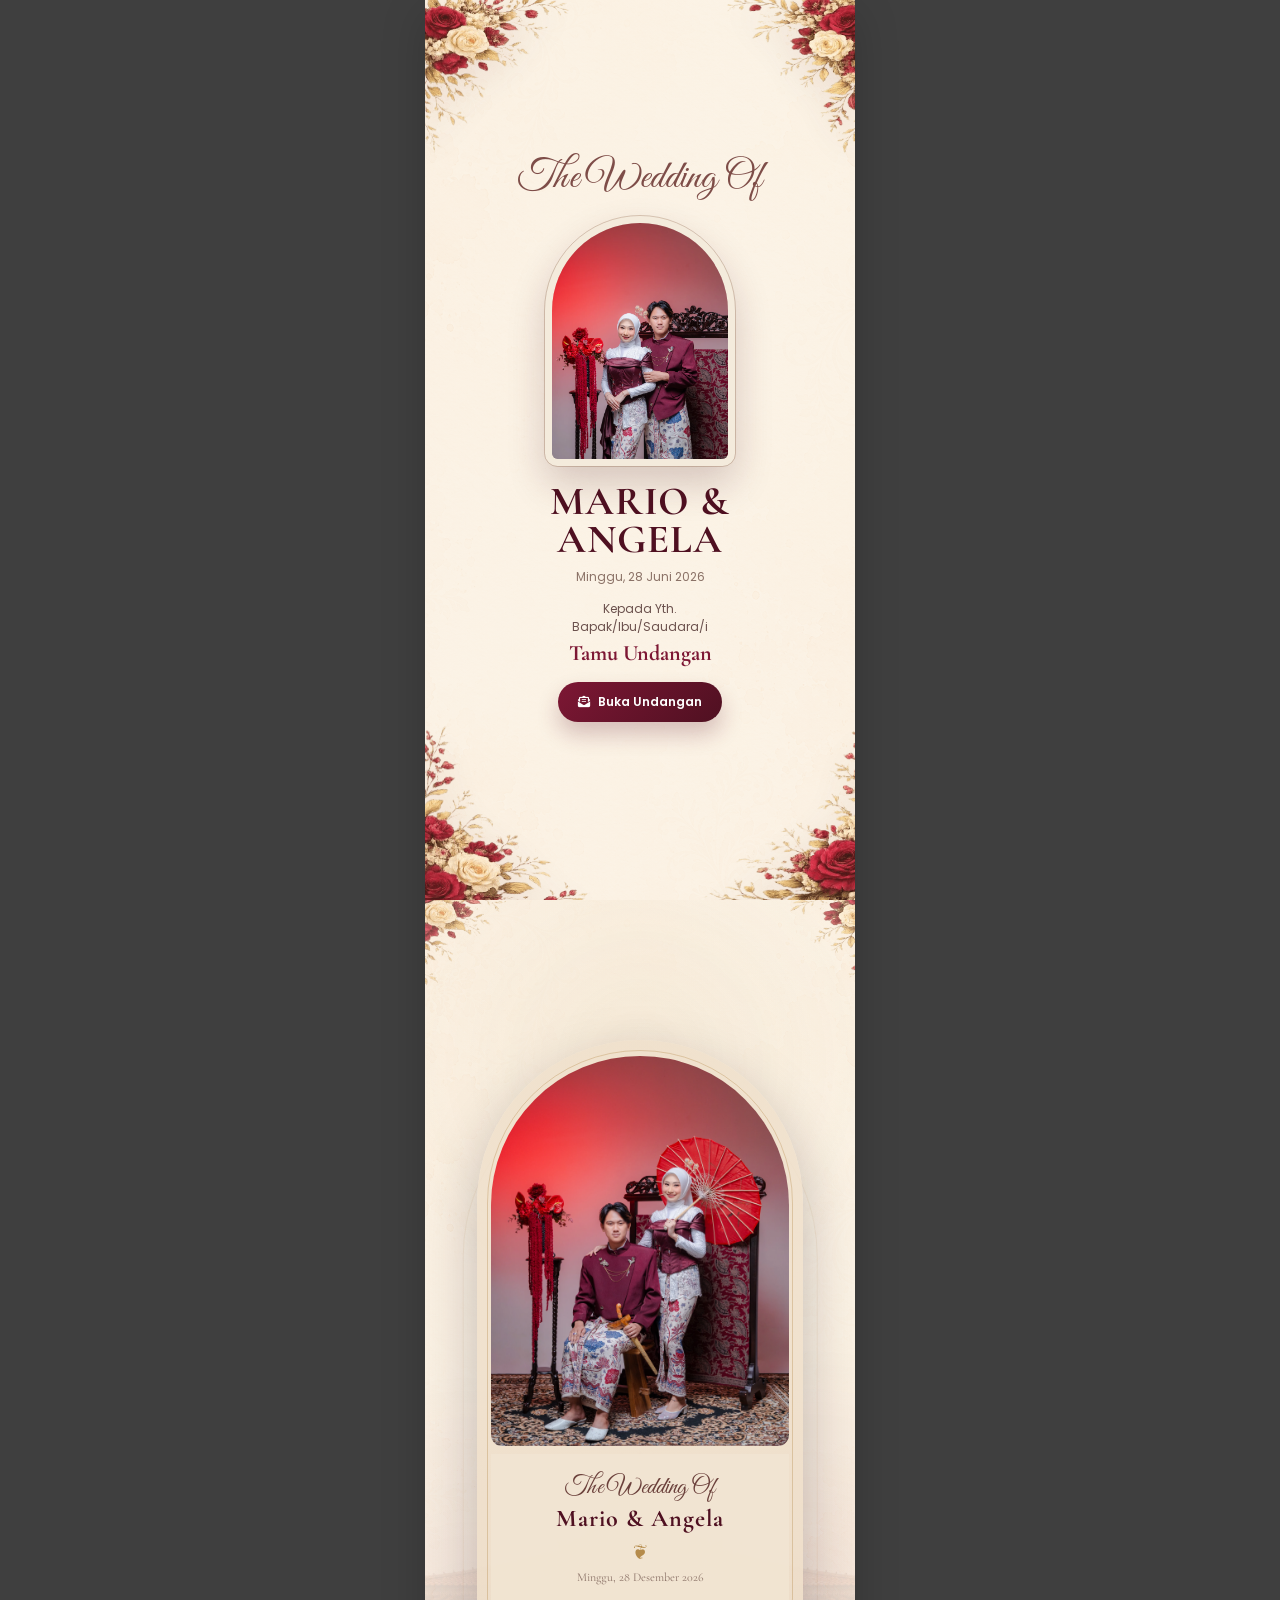
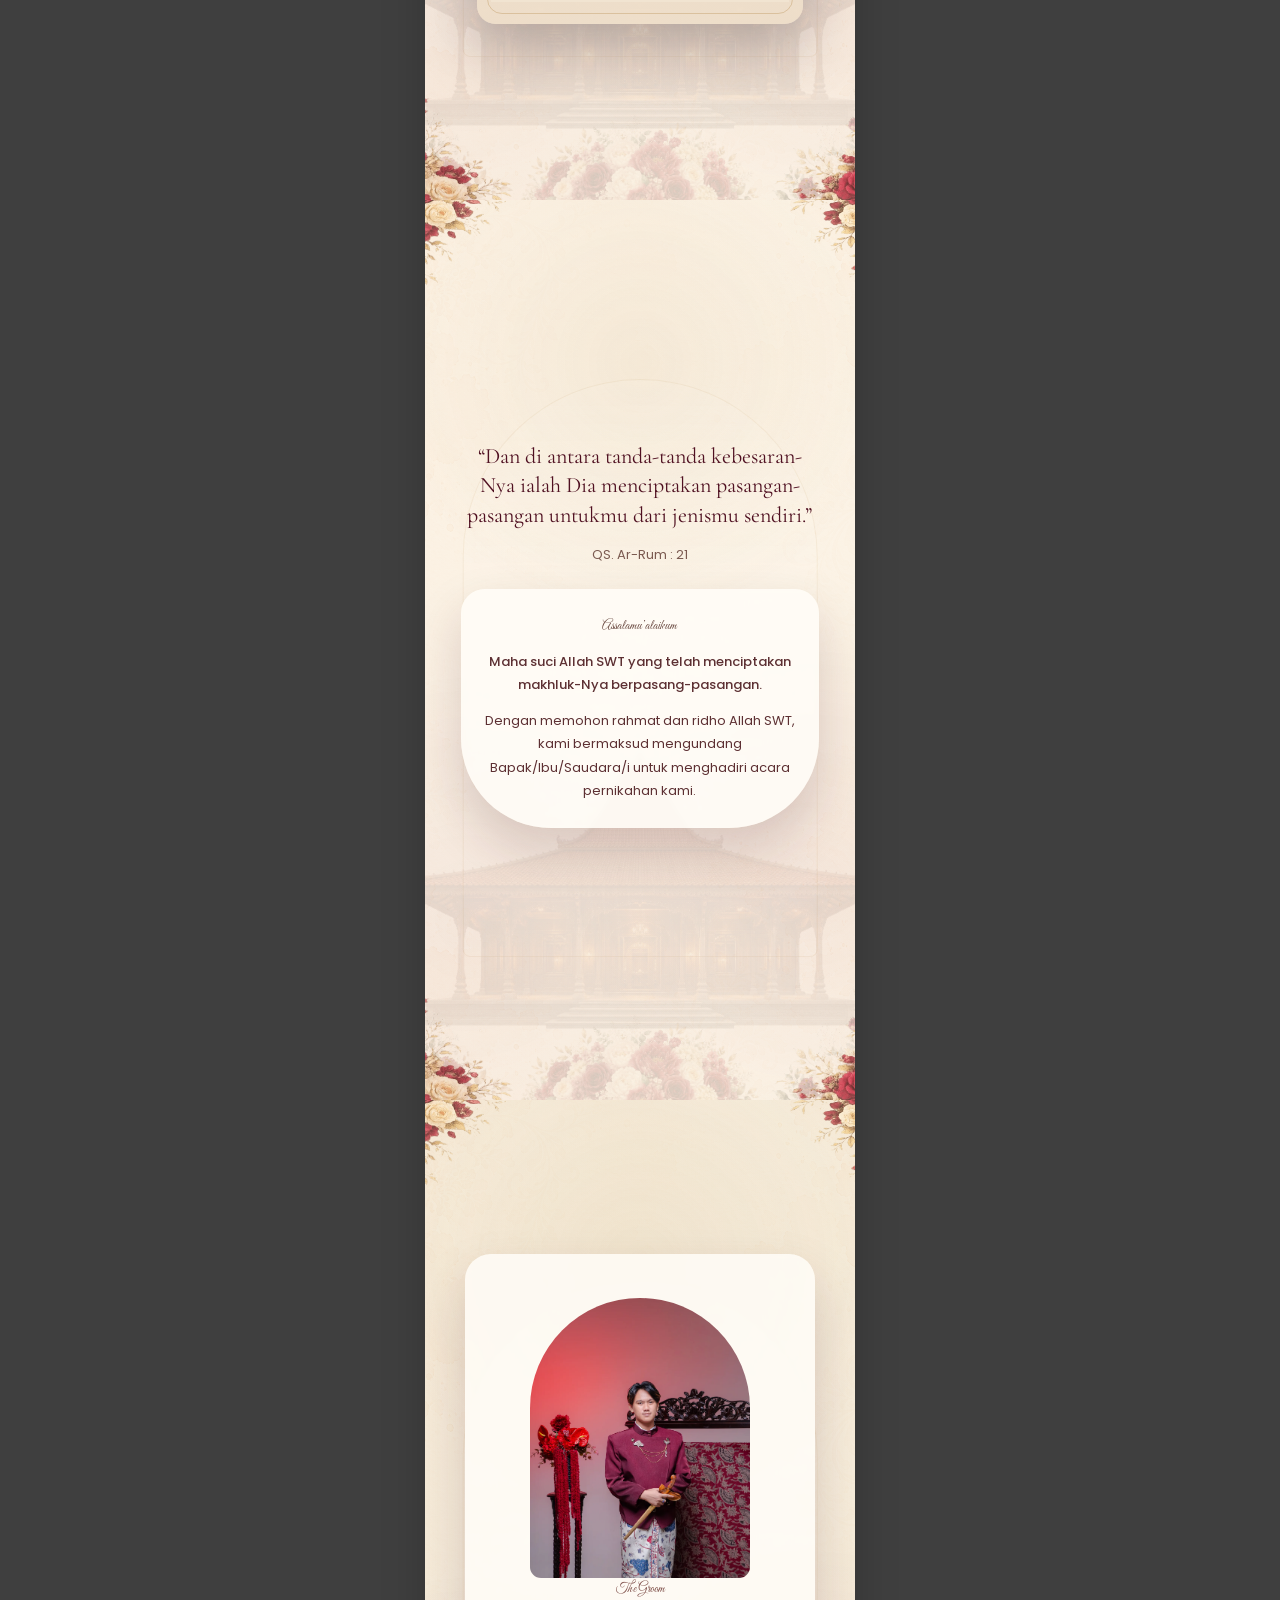
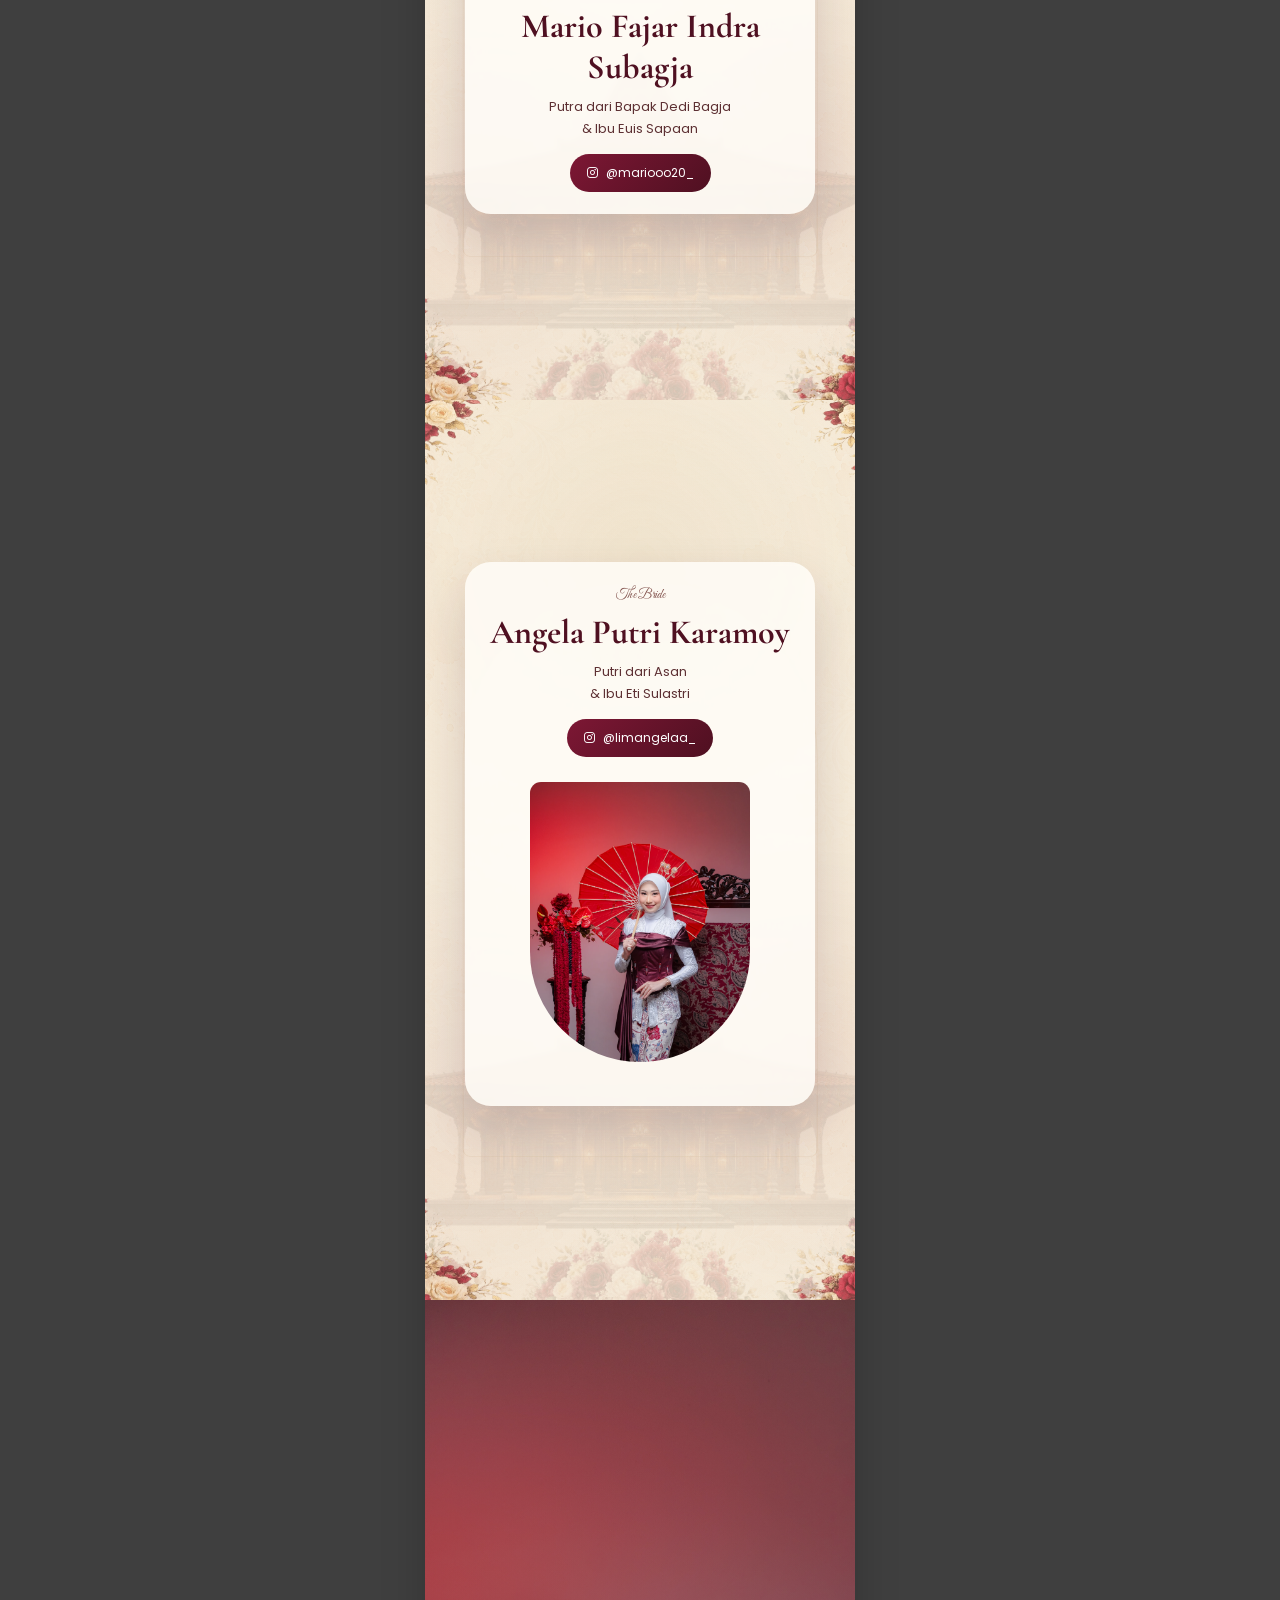
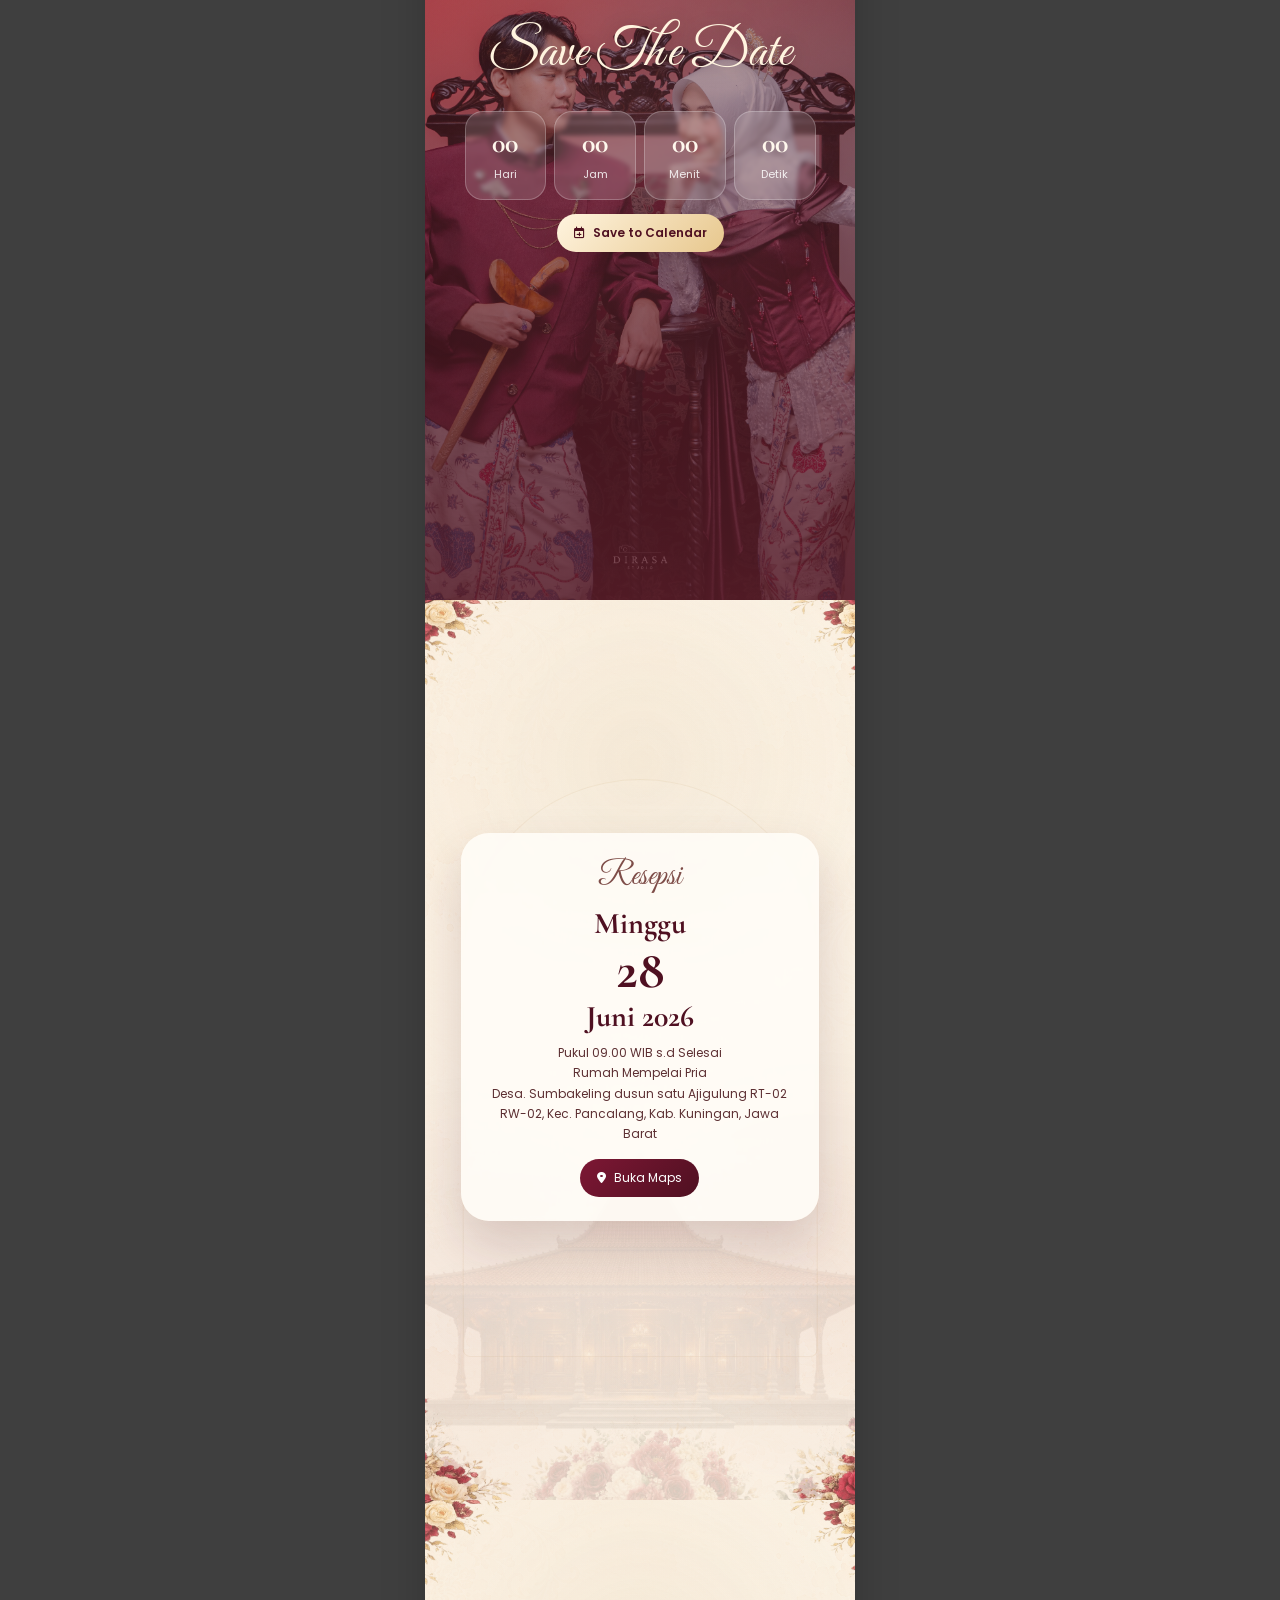
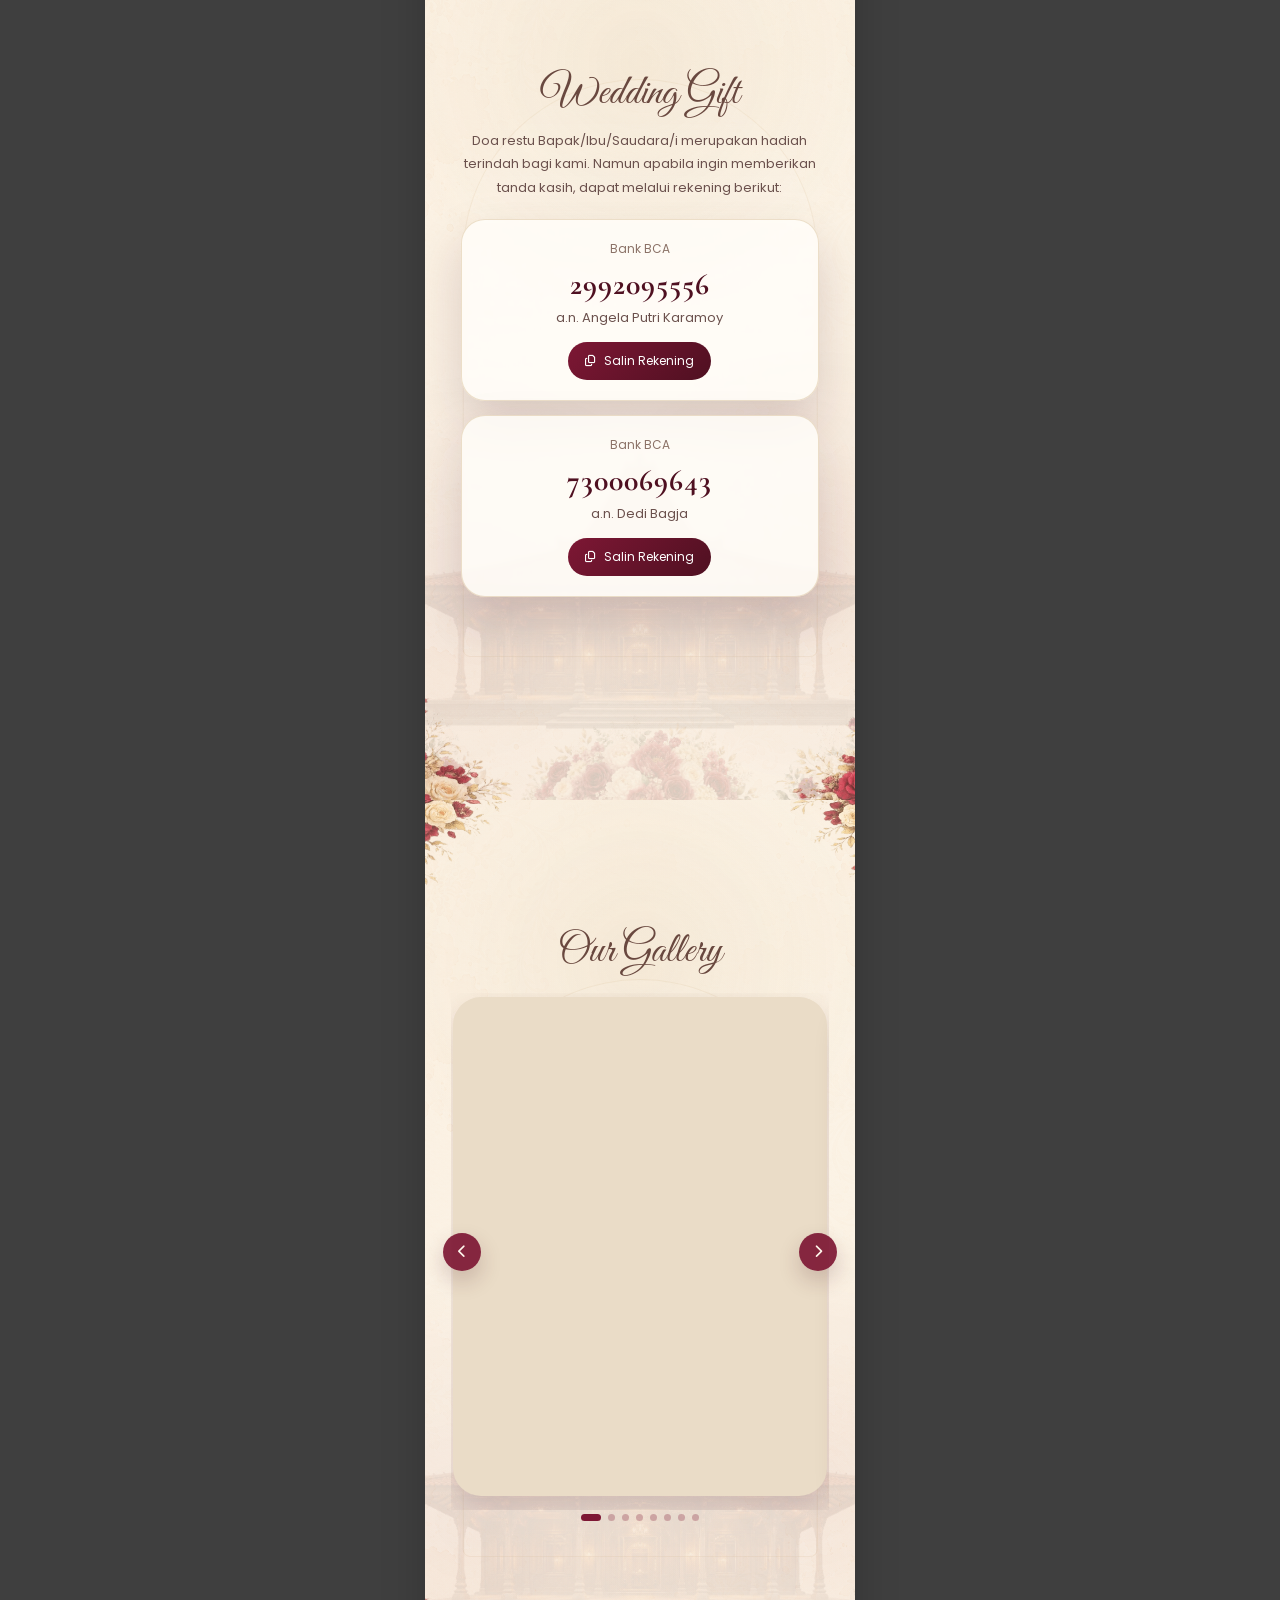
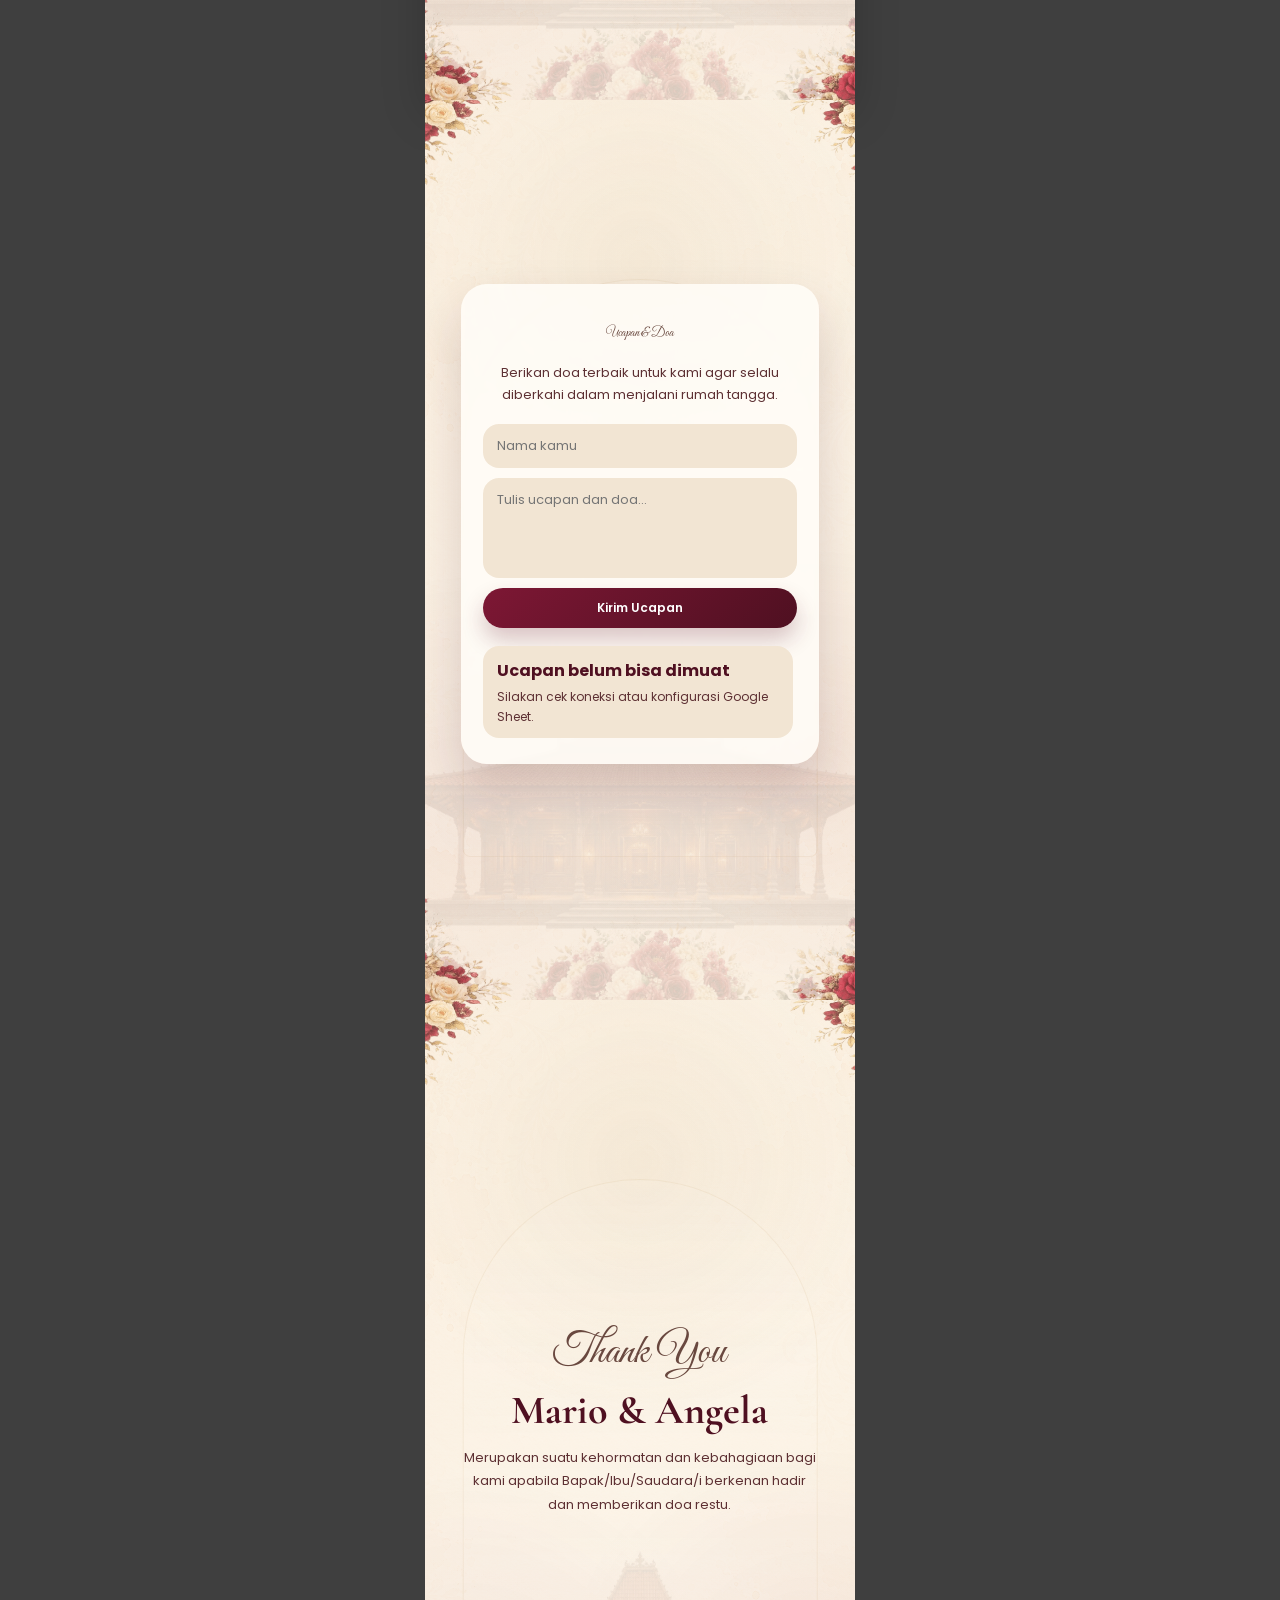
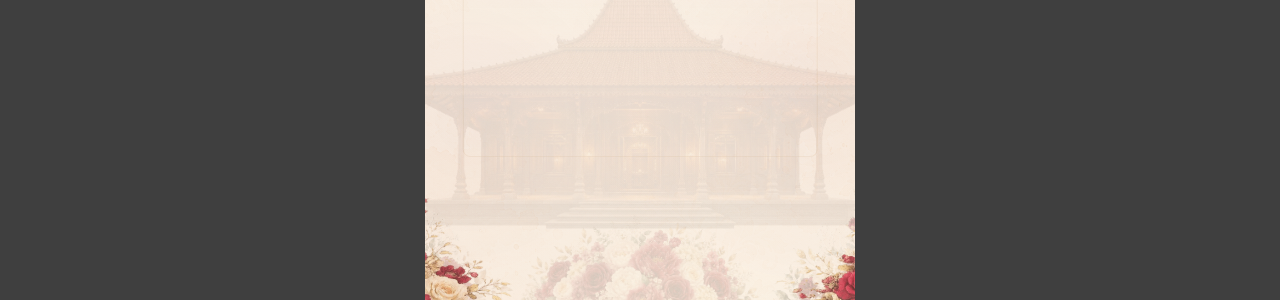
==== commit 92f0e9e8: "fix css dan optimasi gambar" ====
--- a/index.html
+++ b/index.html
@@ -37,12 +37,12 @@
           <p class="script-small">The Wedding Of</p>
 
           <div class="cover-photo">
-            <img src="assets/img/gallery-2.png" alt="Mario dan Angela" />
+            <img src="assets/img/gallery-2.webp" alt="Mario dan Angela" />
           </div>
 
           <h1>MARIO & ANGELA</h1>
 
-          <p class="wedding-date">Minggu, 28 Desember 2026</p>
+          <p class="wedding-date">Minggu, 28 Juni 2026</p>
 
           <p class="guest-label">Kepada Yth.</p>
           <p class="guest-parent">Bapak/Ibu/Saudara/i</p>
@@ -144,7 +144,7 @@
 
           <div class="photo-card reveal">
             <div class="arched-image">
-              <img src="assets/img/photo.png" alt="Mario dan Angela" />
+              <img src="assets/img/photo.webp" alt="Mario dan Angela" width="1440" height="1920"/>
             </div>
 
             <div class="monogram-block">
@@ -216,7 +216,7 @@
 
           <div class="profile-card reveal">
             <div class="profile-photo oval-bottom">
-              <img src="assets/img/mempelai-pria.png" alt="Mario Fajar Indra Subagja" />
+              <img src="assets/img/mempelai-pria.webp" alt="Mario Fajar Indra Subagja" />
             </div>
 
             <div class="profile-text groom-text">
@@ -272,14 +272,14 @@
             </div>
             <br />
             <div class="profile-photo oval-top">
-              <img src="assets/img/mempelai-wanita.png" alt="Angela Putri Karamoy" />
+              <img src="assets/img/mempelai-wanita.webp" alt="Angela Putri Karamoy" width="1200" height="1600" />
             </div>
           </div>
         </section>
 
         <!-- ================= SAVE DATE ================= -->
         <section class="section save-section" id="tanggal">
-          <img src="assets/img/gallery-1.png" class="save-bg" alt="Save The Date" />
+          <img src="assets/img/gallery-1.webp" class="save-bg" alt="Save The Date" width="1200" height="1600" />
           <div class="save-overlay"></div>
 
           <div class="save-content reveal">
@@ -343,12 +343,12 @@
               <h2>
                 Minggu<br />
                 <span>28</span><br />
-                Desember 2026
+                Juni 2026
               </h2>
               <small>
                 Pukul 09.00 WIB s.d Selesai<br />
                 Rumah Mempelai Pria<br />
-                Desa. Sumbakeling dusun satu ajigulunh rt02 rw02, Kec. Pancalang, Kab. kuningan, Jawa Barat
+                Desa. Sumbakeling dusun satu Ajigulung RT-02 RW-02, Kec. Pancalang, Kab. Kuningan, Jawa Barat
               </small>
               <a href="https://maps.app.goo.gl/LkXm1Q2v8XcGjSei7" target="_blank" class="btn btn-map">
                 <i class="fa-solid fa-location-dot"></i>
@@ -389,7 +389,7 @@
               <span>Bank BCA</span>
               <h3>2992095556</h3>
               <p>a.n. Angela Putri Karamoy</p>
-              <button class="btn btn-copy" data-copy="1234567890">
+              <button class="btn btn-copy" data-copy="2992095556">
                 <i class="fa-regular fa-copy"></i>
                 Salin Rekening
               </button>
@@ -399,7 +399,7 @@
               <span>Bank BCA</span>
               <h3>7300069643</h3>
               <p>a.n. Dedi Bagja</p>
-              <button class="btn btn-copy" data-copy="0987654321">
+              <button class="btn btn-copy" data-copy="7300069643">
                 <i class="fa-regular fa-copy"></i>
                 Salin Rekening
               </button>
@@ -430,42 +430,56 @@
             <img src="assets/img/scene/hero-joglo.png" class="section-joglo-bg" alt="" />
           </div>
 
-          <div class="container">
-            <p class="script-small reveal">Our Gallery</p>
-
-            <div class="gallery-grid aesthetic-gallery">
-              <div class="gallery-item gallery-tall reveal">
-                <img src="assets/img/gallery-1.png" alt="" />
+              <div class="container gallery-container">
+                <p class="script-small reveal">Our Gallery</p>
+
+                <div class="gallery-carousel reveal">
+                  <button class="gallery-btn gallery-prev" type="button" aria-label="Foto sebelumnya">
+                    <i class="fa-solid fa-chevron-left"></i>
+                  </button>
+
+                  <div class="gallery-track" id="galleryTrack">
+                    <div class="gallery-slide">
+                      <img src="assets/img/gallery-1.webp" alt="Galeri 1" width="1080" height="1440" loading="lazy" decoding="async" />
+                    </div>
+
+                    <div class="gallery-slide">
+                      <img src="assets/img/gallery-2.webp" alt="Galeri 2" width="1080" height="1440" loading="lazy" decoding="async" />
+                    </div>
+
+                    <div class="gallery-slide">
+                      <img src="assets/img/gallery-3.webp" alt="Galeri 3" width="1080" height="1440" loading="lazy" decoding="async" />
+                    </div>
+
+                    <div class="gallery-slide">
+                      <img src="assets/img/gallery-4.webp" alt="Galeri 4" width="1080" height="1440" loading="lazy" decoding="async" />
+                    </div>
+
+                    <div class="gallery-slide">
+                      <img src="assets/img/gallery-5.webp" alt="Galeri 5" width="1080" height="1440" loading="lazy" decoding="async" />
+                    </div>
+
+                    <div class="gallery-slide">
+                      <img src="assets/img/gallery-6.webp" alt="Galeri 6" width="1080" height="1440" loading="lazy" decoding="async" />
+                    </div>
+
+                    <div class="gallery-slide">
+                      <img src="assets/img/gallery-7.webp" alt="Galeri 7" width="1080" height="1440" loading="lazy" decoding="async" />
+                    </div>
+
+                    <div class="gallery-slide">
+                      <img src="assets/img/gallery-8.webp" alt="Galeri 8" width="1080" height="1440" loading="lazy" decoding="async" />
+                    </div>
+                  </div>
+
+                  <button class="gallery-btn gallery-next" type="button" aria-label="Foto berikutnya">
+                    <i class="fa-solid fa-chevron-right"></i>
+                  </button>
+                </div>
+
+                <div class="gallery-dots" id="galleryDots" aria-hidden="true"></div>
               </div>
-
-              <div class="gallery-item gallery-short reveal delay-1">
-                <img src="assets/img/gallery-2.png" alt="" />
-              </div>
-
-              <div class="gallery-item gallery-blob reveal delay-2">
-                <img src="assets/img/gallery-3.png" alt="" />
-              </div>
-
-              <div class="gallery-item gallery-tall reveal delay-3">
-                <img src="assets/img/gallery-4.png" alt="" />
-              </div>
-
-              <div class="gallery-item gallery-short reveal delay-4">
-                <img src="assets/img/gallery-5.png" alt="" />
-              </div>
-
-              <div class="gallery-item gallery-blob reveal delay-5">
-                <img src="assets/img/gallery-6.png" alt="" />
-              </div>
-
-              <div class="gallery-item gallery-tall reveal">
-                <img src="assets/img/gallery-7.png" alt="" />
-              </div>
-
-              <div class="gallery-item gallery-short reveal delay-1">
-                <img src="assets/img/gallery-8.png" alt="" />
-              </div>
-            </div>
+            </section>
           </div>
         </section>
 
--- a/assets/css/style.css
+++ b/assets/css/style.css
@@ -74,6 +74,8 @@
 #mainContent {
   display: block;
   width: 100%;
+  max-width: 430px;
+  margin: 0 auto;
   overflow: hidden;
 }
 
@@ -108,6 +110,10 @@
 
 .section {
   position: relative;
+  width: 100%;
+  max-width: 430px;
+  margin-left: auto;
+  margin-right: auto;
   min-height: 100vh;
   min-height: 100dvh;
   overflow: hidden;
@@ -128,7 +134,7 @@
 }
 
 .container.narrow {
-  width: min(100%, 350px);
+  width: min(92%, 360px);
 }
 
 .script-small {
@@ -895,15 +901,85 @@
 }
 
 .section-scene-bg::before,
-.section-scene-bg::after,
-.decor-section::before,
-.decor-section::after {
+.section-scene-bg::after {
   display: none !important;
 }
 
 .decor-section > *:not(.section-scene-bg):not(.bg-pattern) {
   position: relative;
   z-index: 5;
+}
+
+/* =========================
+   DECOR SECTION BACKGROUND
+   Ringan, tidak melebar keluar undangan
+   ========================= */
+.decor-section::before {
+  content: "";
+  position: absolute;
+  inset: 0;
+  z-index: 2;
+  pointer-events: none;
+  background:
+    radial-gradient(circle at 50% 18%, rgba(181, 139, 75, 0.13), transparent 34%),
+    radial-gradient(circle at 10% 80%, rgba(125, 23, 52, 0.08), transparent 32%),
+    radial-gradient(circle at 90% 76%, rgba(125, 23, 52, 0.08), transparent 32%),
+    url("../img/floral-top-left.png") left -38px top -30px / 140px auto no-repeat,
+    url("../img/floral-top-right.png") right -38px top -30px / 140px auto no-repeat,
+    url("../img/floral-bottom-left.png") left -42px bottom -34px / 165px auto no-repeat,
+    url("../img/floral-bottom-right.png") right -42px bottom -34px / 165px auto no-repeat;
+  opacity: 0.72;
+}
+
+.decor-section::after {
+  content: "";
+  position: absolute;
+  left: 50%;
+  top: 52%;
+  width: 82%;
+  height: 64%;
+  transform: translate(-50%, -50%);
+  z-index: 1;
+  pointer-events: none;
+  border: 1px solid rgba(181, 139, 75, 0.13);
+  border-radius: 999px 999px 42px 42px;
+  background: linear-gradient(180deg, rgba(255, 253, 248, 0.16), rgba(255, 253, 248, 0.03));
+  opacity: 0.72;
+}
+
+.decor-section > *:not(.section-scene-bg):not(.bg-pattern) {
+  z-index: 6;
+}
+
+.decor-section .section-cloud,
+.decor-section .section-tree-back,
+.decor-section .section-side,
+.decor-section .section-banana {
+  display: none;
+}
+
+.decor-section .section-joglo-bg {
+  display: block;
+  width: 112%;
+  left: 50%;
+  bottom: 3%;
+  opacity: 0.075;
+  filter: none;
+}
+
+.decor-section .section-flower-left,
+.decor-section .section-flower-right {
+  display: block;
+  width: 175px;
+  opacity: 0.23;
+  filter: none;
+}
+
+.decor-section .section-flower-center {
+  display: block;
+  width: 245px;
+  opacity: 0.16;
+  filter: none;
 }
 
 /* PHOTO SECTION */
@@ -1244,72 +1320,173 @@
   color: #6b514d;
 }
 
-/* GALLERY */
+/* =========================
+   GALLERY CAROUSEL
+   RINGAN + PREMIUM
+   ========================= */
+
+.gallery-section {
+  padding-top: 72px;
+  padding-bottom: 120px;
+}
+
+.gallery-container {
+  width: min(100%, 390px);
+}
+
 .gallery-section .script-small {
-  margin-bottom: 22px;
-}
-
-.aesthetic-gallery {
+  margin-bottom: 20px;
+}
+
+.gallery-carousel {
+  position: relative;
+  width: 100%;
+  padding: 0 6px;
+}
+
+.gallery-track {
+  display: flex;
+  gap: 16px;
+  overflow-x: auto;
+  scroll-snap-type: x mandatory;
+  scroll-behavior: smooth;
+  scrollbar-width: none;
+  -webkit-overflow-scrolling: touch;
+  padding: 4px 2px 14px;
+}
+
+.gallery-track::-webkit-scrollbar {
+  display: none;
+}
+
+.gallery-slide {
+  flex: 0 0 100%;
+  scroll-snap-align: center;
+  position: relative;
+  aspect-ratio: 3 / 4;
+  border-radius: 28px;
+  overflow: hidden;
+  background: #eadcc7;
+  box-shadow: 0 14px 30px rgba(70, 20, 30, 0.16);
+  contain: layout paint style;
+  content-visibility: auto;
+}
+
+.gallery-slide img {
+  width: 100%;
+  height: 100%;
+  display: block;
+  object-fit: cover;
+  object-position: center center;
+  image-rendering: auto;
+  backface-visibility: hidden;
+}
+
+/* Kalau masih ada wajah atau badan yang kepotong,
+   ganti object-fit cover di atas menjadi contain. */
+.gallery-slide.contain img {
+  object-fit: contain;
+  background: #eadcc7;
+}
+
+.gallery-btn {
+  position: absolute;
+  top: 50%;
+  z-index: 8;
+  width: 38px;
+  height: 38px;
+  border-radius: 50%;
+  transform: translateY(-50%);
+  background: rgba(125, 23, 52, 0.92);
+  color: #fff8ed;
+  box-shadow: 0 10px 22px rgba(70, 20, 30, 0.2);
+}
+
+.gallery-prev {
+  left: -2px;
+}
+
+.gallery-next {
+  right: -2px;
+}
+
+.gallery-dots {
+  display: flex;
+  justify-content: center;
+  gap: 7px;
+  margin-top: 4px;
+}
+
+.gallery-dot {
+  width: 7px;
+  height: 7px;
+  border-radius: 999px;
+  background: rgba(125, 23, 52, 0.28);
+  transition: 0.25s ease;
+}
+
+.gallery-dot.active {
+  width: 20px;
+  background: var(--burgundy);
+}
+
+/* Fallback jika HTML galeri lama masih memakai .gallery-grid */
+.gallery-grid.aesthetic-gallery {
   display: grid;
-  grid-template-columns: 1fr 1fr;
+  grid-template-columns: repeat(2, minmax(0, 1fr));
   gap: 12px;
-  align-items: start;
-}
-
-.gallery-item {
-  position: relative;
+}
+
+.gallery-grid .gallery-item {
+  aspect-ratio: 3 / 4;
+  height: auto !important;
+  border-radius: 22px !important;
   overflow: hidden;
-  background: #d8c5b6;
-  box-shadow: 0 14px 28px rgba(70, 20, 30, 0.15);
-}
-
-.gallery-item img {
+  background: #eadcc7;
+  box-shadow: 0 10px 20px rgba(70, 20, 30, 0.12);
+  transform: none !important;
+}
+
+.gallery-grid .gallery-item img {
   width: 100%;
   height: 100%;
   object-fit: cover;
-  object-position: center top;
-  display: block;
-}
-
-/* Semua portrait, tidak ada landscape */
-.gallery-tall {
-  height: 245px;
-  border-radius: 34px 20px 58px 18px;
-}
-
-.gallery-short {
-  height: 185px;
-  border-radius: 24px 46px 20px 38px;
-}
-
-.gallery-blob {
-  height: 220px;
-  border-radius: 54px 18px 36px 62px;
-}
-
-/* variasi posisi biar abstrak */
-.gallery-item:nth-child(2) {
-  transform: translateY(28px);
-}
-
-.gallery-item:nth-child(3) {
-  transform: translateY(-4px);
-}
-
-.gallery-item:nth-child(4) {
-  transform: translateY(22px);
-}
-
-.gallery-item:nth-child(5) {
-  transform: translateY(-10px);
-}
-
-.gallery-item:nth-child(6) {
-  transform: translateY(16px);
-}
-
-.gallery-item:nth-child(8) {
-  transform: translateY(-6px);
+  object-position: center center;
+  image-rendering: auto;
+}
+
+@media (max-width: 480px) {
+  .gallery-container {
+    width: min(100%, 360px);
+  }
+
+  .gallery-slide {
+    border-radius: 24px;
+  }
+
+  .gallery-btn {
+    width: 34px;
+    height: 34px;
+    font-size: 12px;
+  }
+
+  .gallery-prev {
+    left: 2px;
+  }
+
+  .gallery-next {
+    right: 2px;
+  }
+}
+
+@media (max-width: 360px) {
+  .gallery-container {
+    width: min(100%, 330px);
+  }
+
+  .gallery-slide {
+    border-radius: 22px;
+  }
 }
 
 /* WISH */
@@ -1387,6 +1564,29 @@
 .closing-text {
   font-size: 13px;
   line-height: 1.8;
+}
+
+.wish-section,
+.closing-section {
+  padding-top: 76px;
+  padding-bottom: 128px;
+}
+
+.wish-box {
+  width: 100%;
+}
+
+.closing-section .container.narrow {
+  width: min(92%, 360px);
+}
+
+.cover-photo img,
+.arched-image img,
+.profile-photo img,
+.gallery-slide img,
+.gallery-grid .gallery-item img,
+.save-bg {
+  image-rendering: auto;
 }
 
 /* NAV + MUSIC */
@@ -2222,3 +2422,99 @@
     width: 270px;
   }
 }
+
+/* =========================
+   MOBILE PERFORMANCE FINAL
+   Home tetap full animasi, section bawah tetap ringan
+   ========================= */
+@media (max-width: 768px) {
+  html {
+    scroll-behavior: auto;
+  }
+
+  .invite-shell,
+  #mainContent,
+  #mainContent .section {
+    width: 100%;
+    max-width: 430px;
+    margin-left: auto;
+    margin-right: auto;
+  }
+
+  .decor-section::before {
+    background:
+      radial-gradient(circle at 50% 18%, rgba(181, 139, 75, 0.14), transparent 34%),
+      radial-gradient(circle at 10% 80%, rgba(125, 23, 52, 0.09), transparent 32%),
+      radial-gradient(circle at 90% 76%, rgba(125, 23, 52, 0.09), transparent 32%),
+      url("../img/floral-top-left.png") left -36px top -28px / 128px auto no-repeat,
+      url("../img/floral-top-right.png") right -36px top -28px / 128px auto no-repeat,
+      url("../img/floral-bottom-left.png") left -42px bottom -32px / 150px auto no-repeat,
+      url("../img/floral-bottom-right.png") right -42px bottom -32px / 150px auto no-repeat;
+    opacity: 0.78;
+  }
+
+  .decor-section::after {
+    width: 84%;
+    height: 62%;
+    opacity: 0.58;
+  }
+
+  .decor-section .section-cloud,
+  .decor-section .section-tree-back,
+  .decor-section .section-side,
+  .decor-section .section-banana {
+    display: none !important;
+  }
+
+  .decor-section .section-joglo-bg {
+    display: block !important;
+    width: 112% !important;
+    opacity: 0.07 !important;
+    filter: none !important;
+  }
+
+  .decor-section .section-flower-left,
+  .decor-section .section-flower-right {
+    display: block !important;
+    width: 155px !important;
+    opacity: 0.21 !important;
+    filter: none !important;
+  }
+
+  .decor-section .section-flower-center {
+    display: block !important;
+    width: 225px !important;
+    opacity: 0.16 !important;
+    filter: none !important;
+  }
+
+  .arch-card,
+  .profile-card,
+  .event-card,
+  .bank-card,
+  .wish-box,
+  .countdown div {
+    backdrop-filter: none !important;
+  }
+
+  .photo-card,
+  .profile-card,
+  .event-card,
+  .bank-card,
+  .wish-box {
+    box-shadow: 0 14px 28px rgba(74, 22, 32, 0.14) !important;
+  }
+
+  .reveal {
+    transition:
+      opacity 0.45s ease,
+      transform 0.45s ease !important;
+  }
+}
+
+@media (prefers-reduced-motion: reduce) {
+  .decor-section * {
+    animation: none !important;
+    transition-duration: 0.01ms !important;
+  }
+}
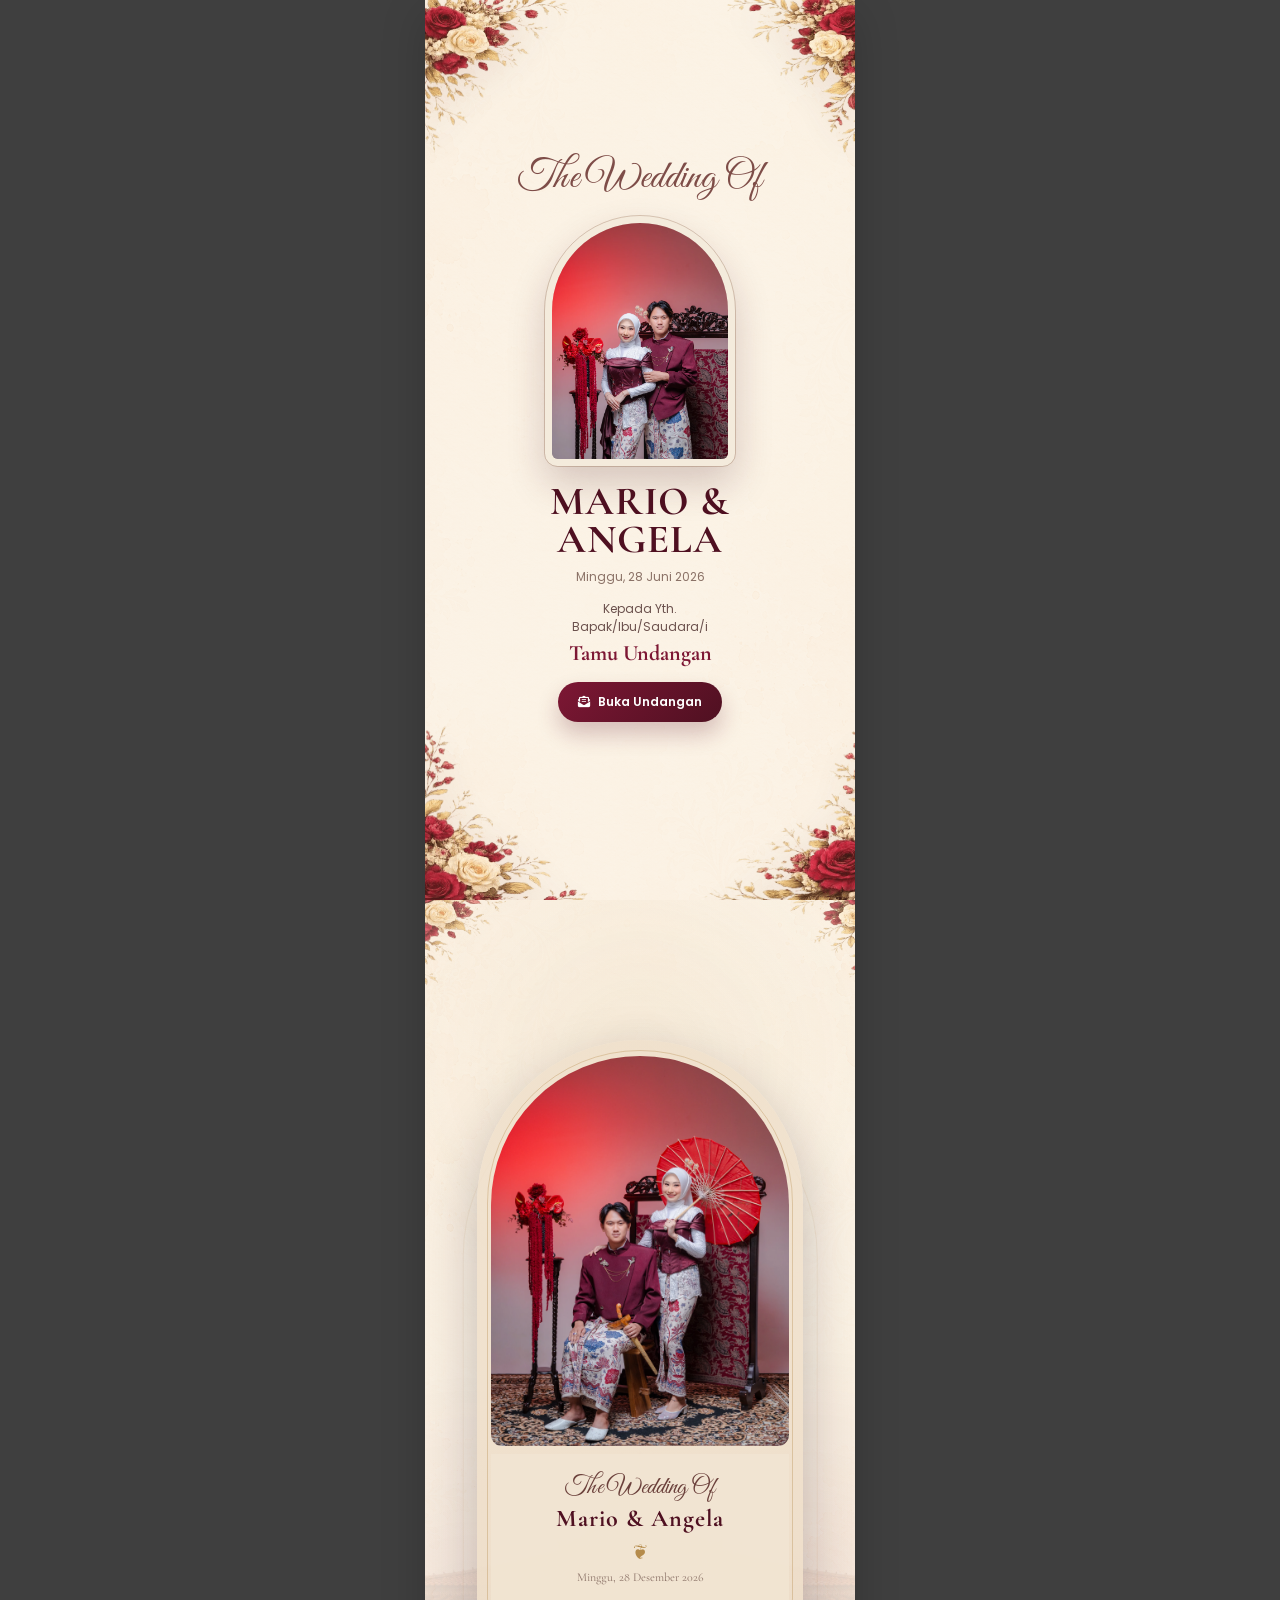
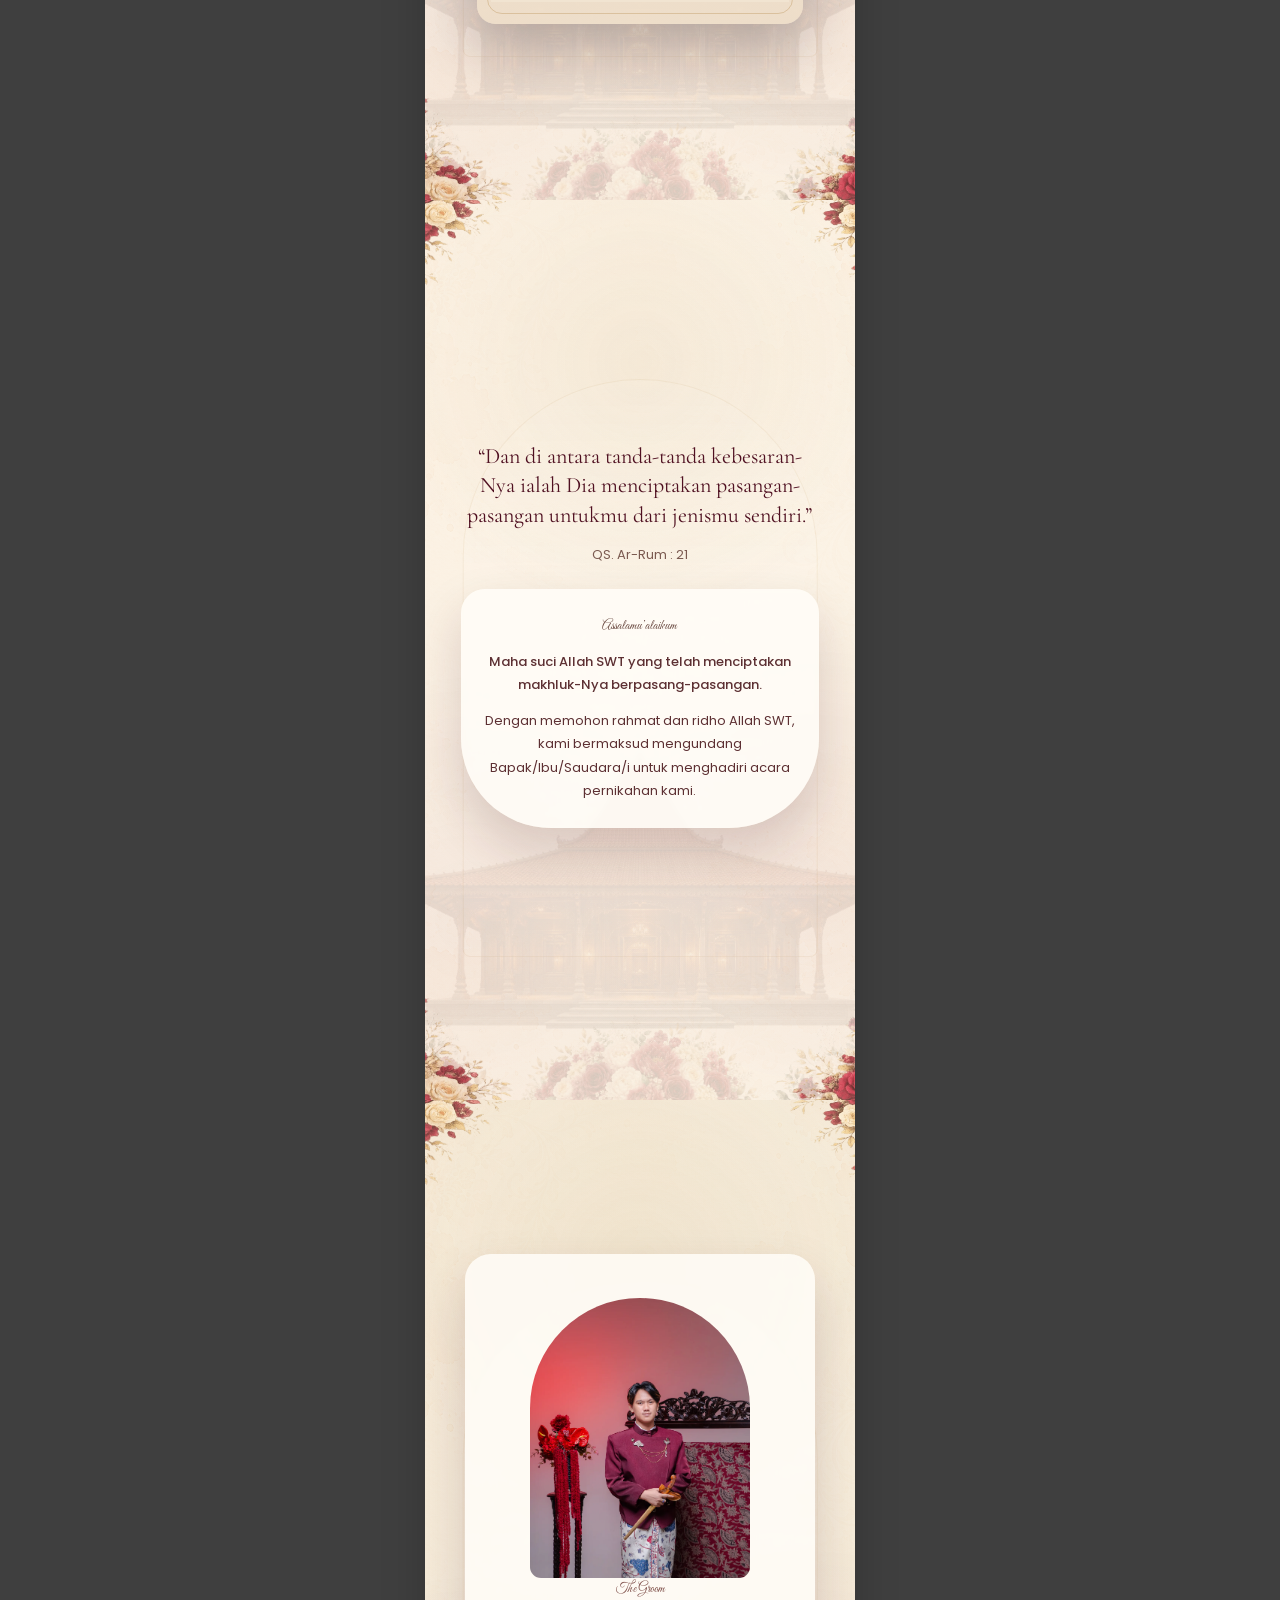
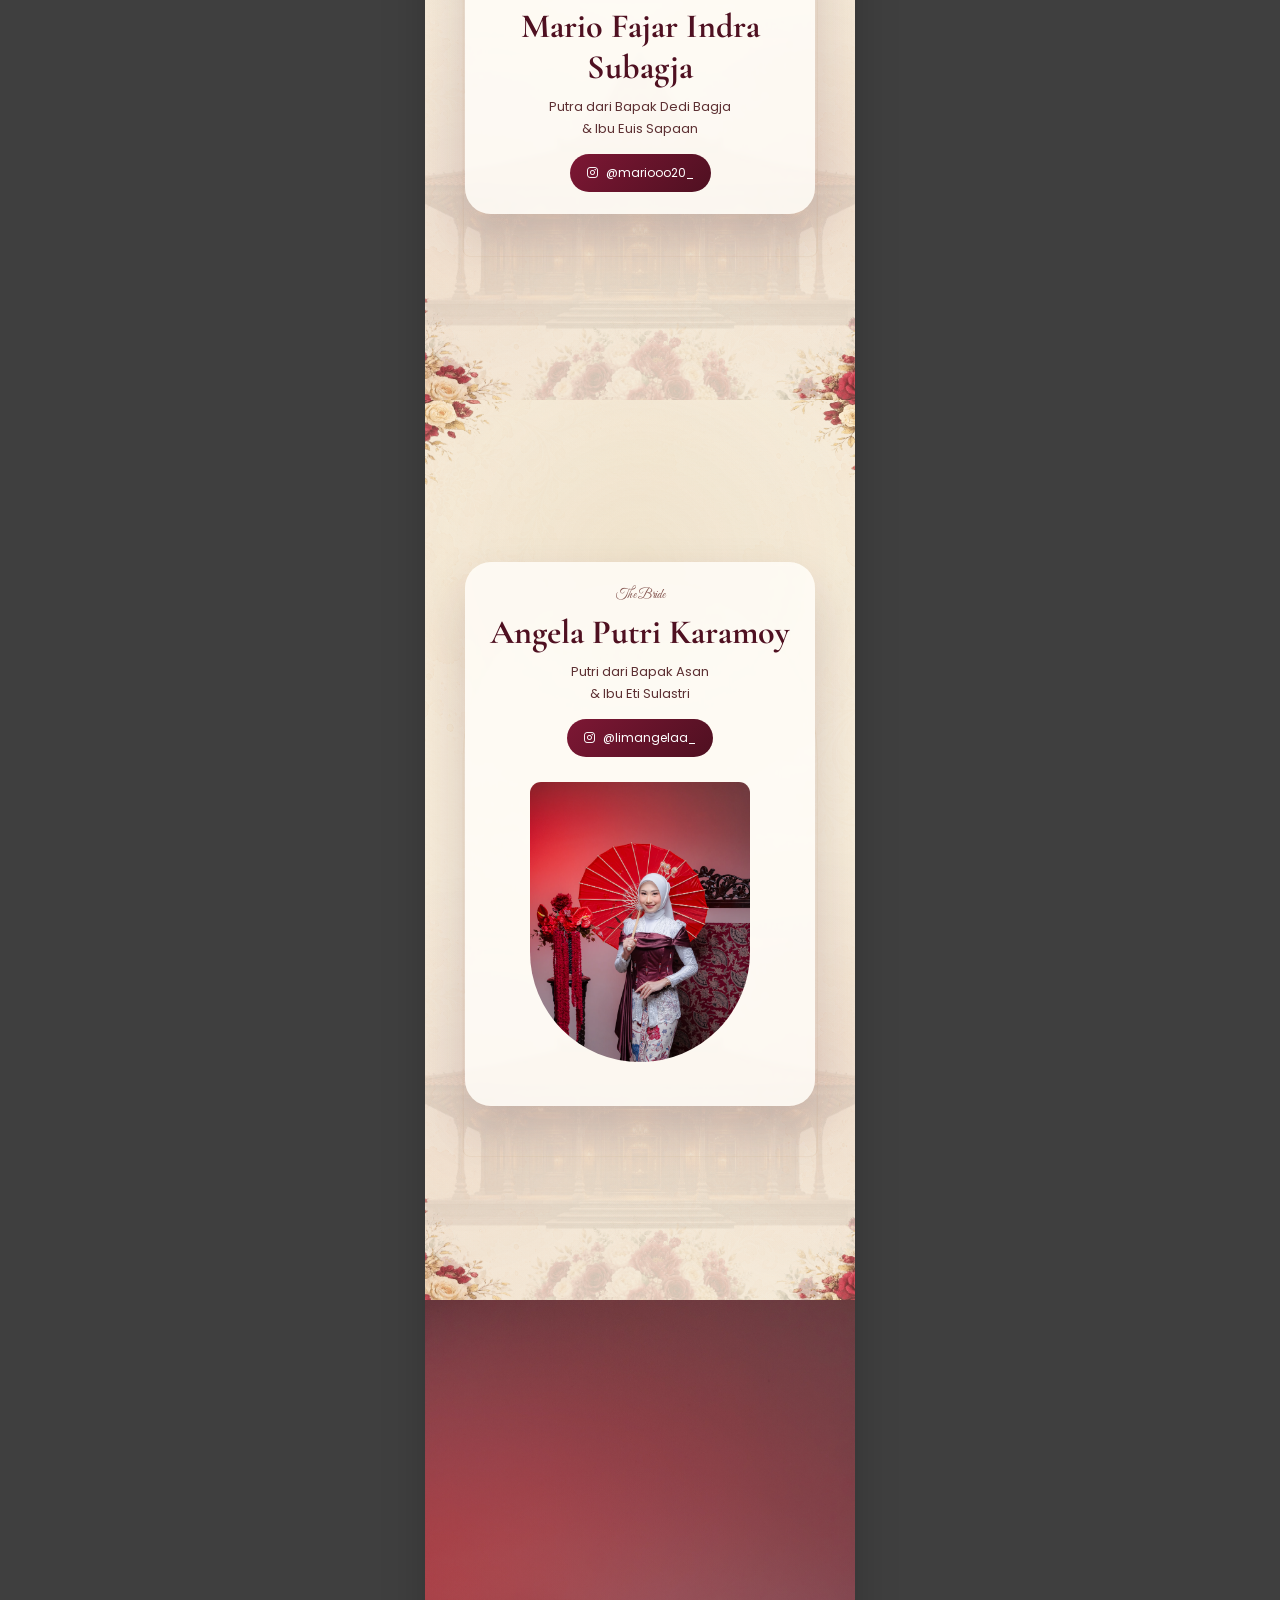
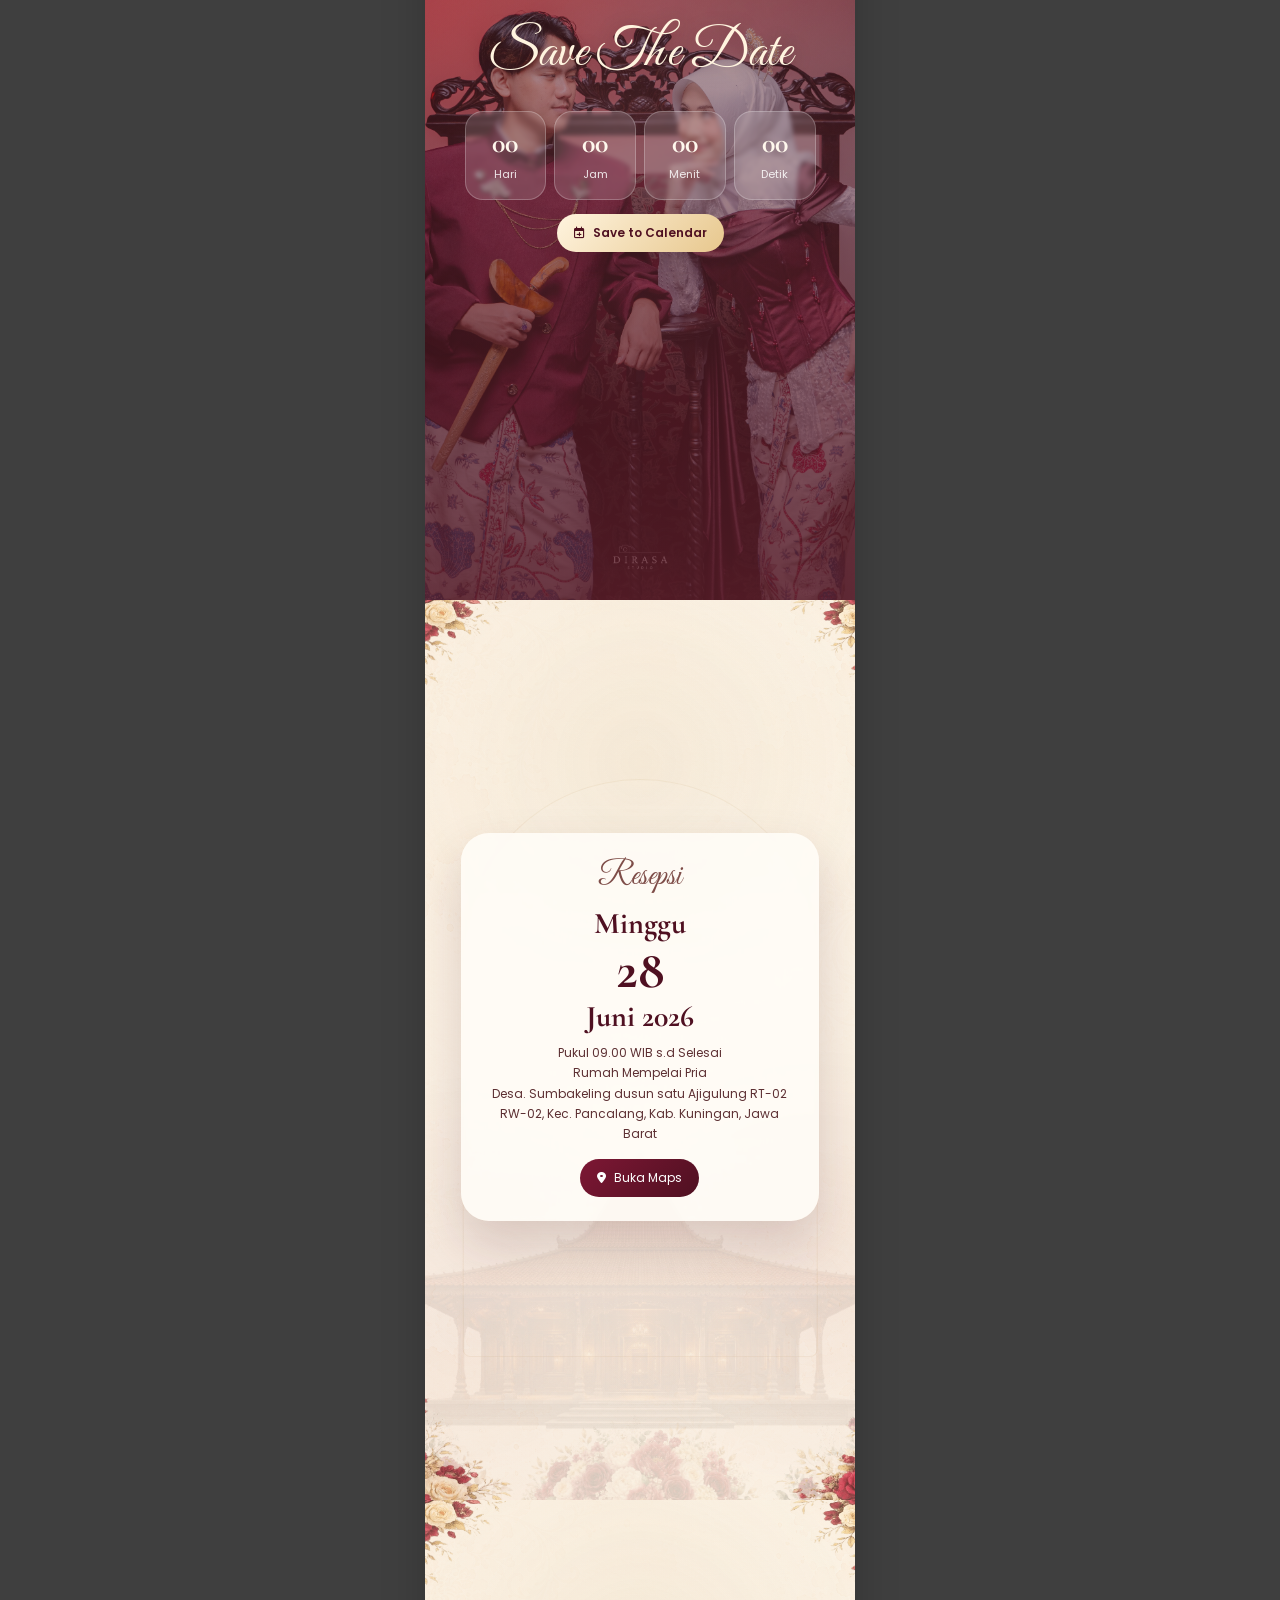
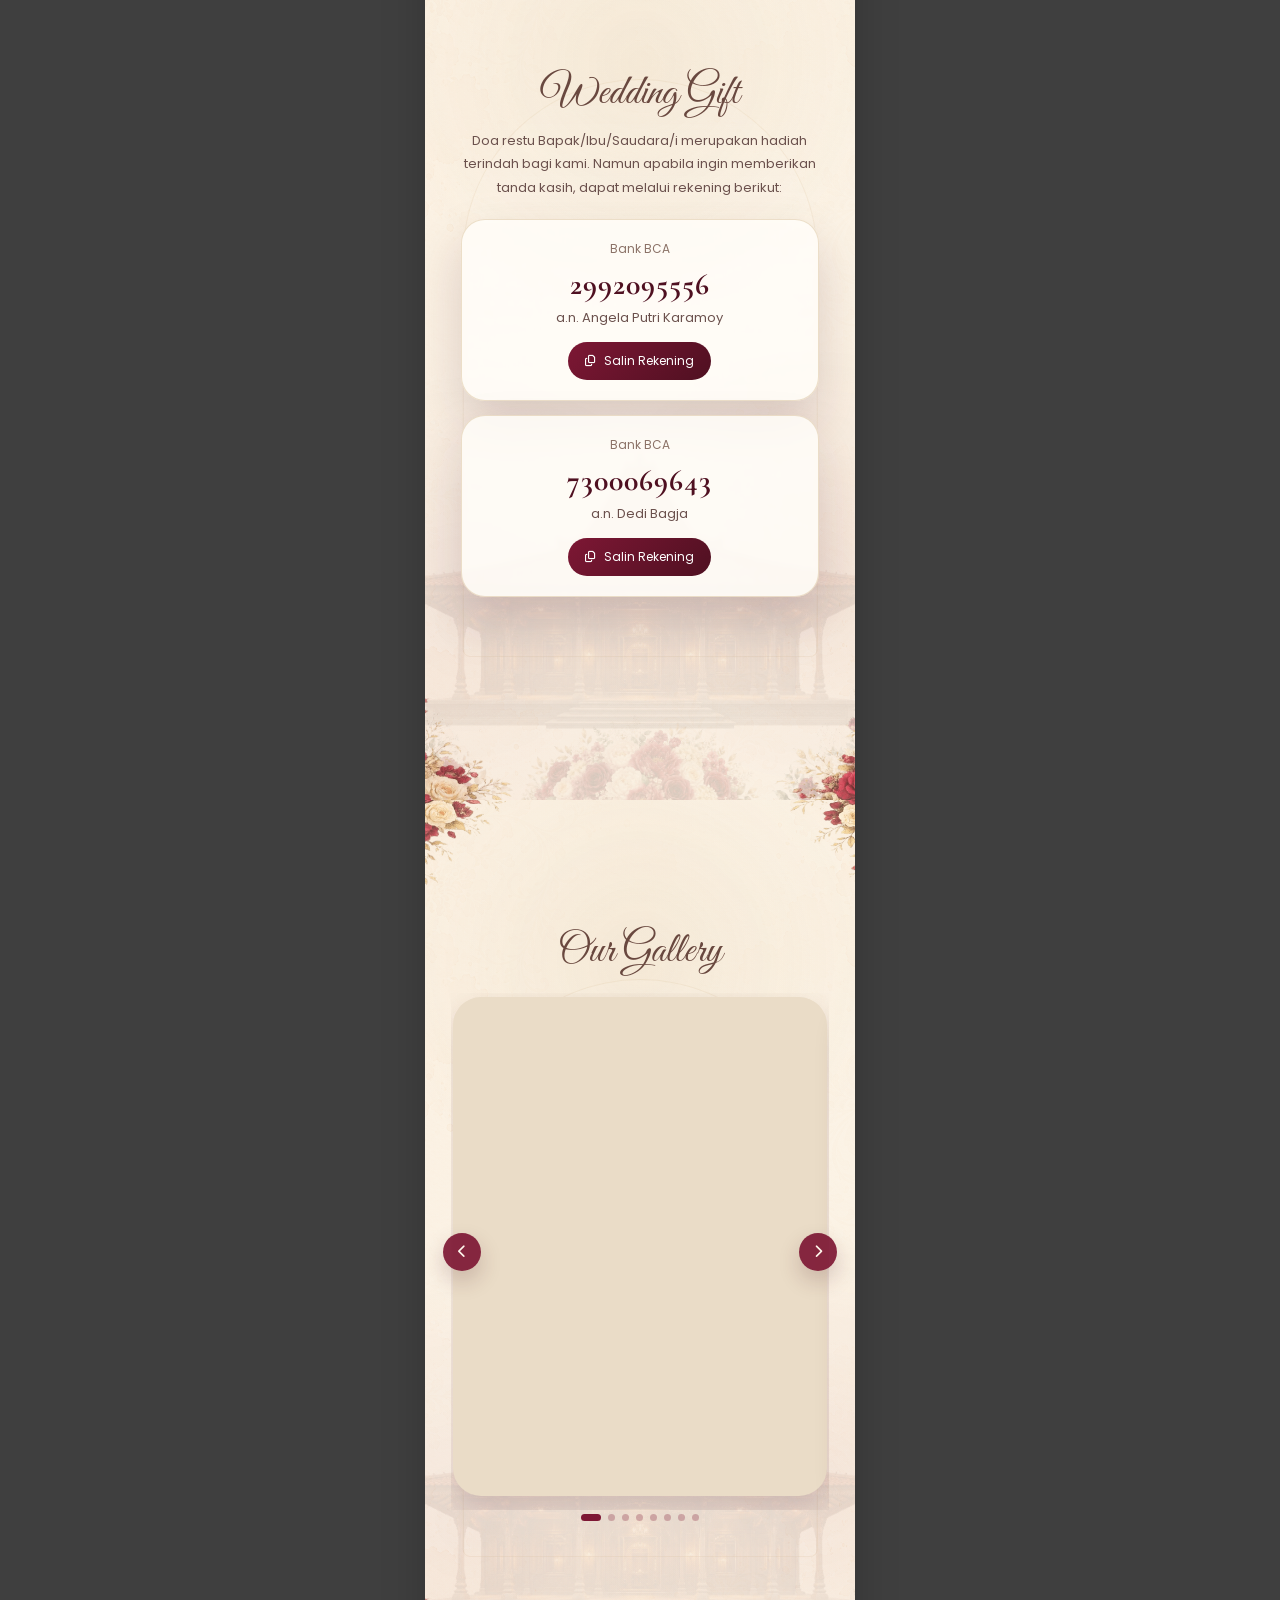
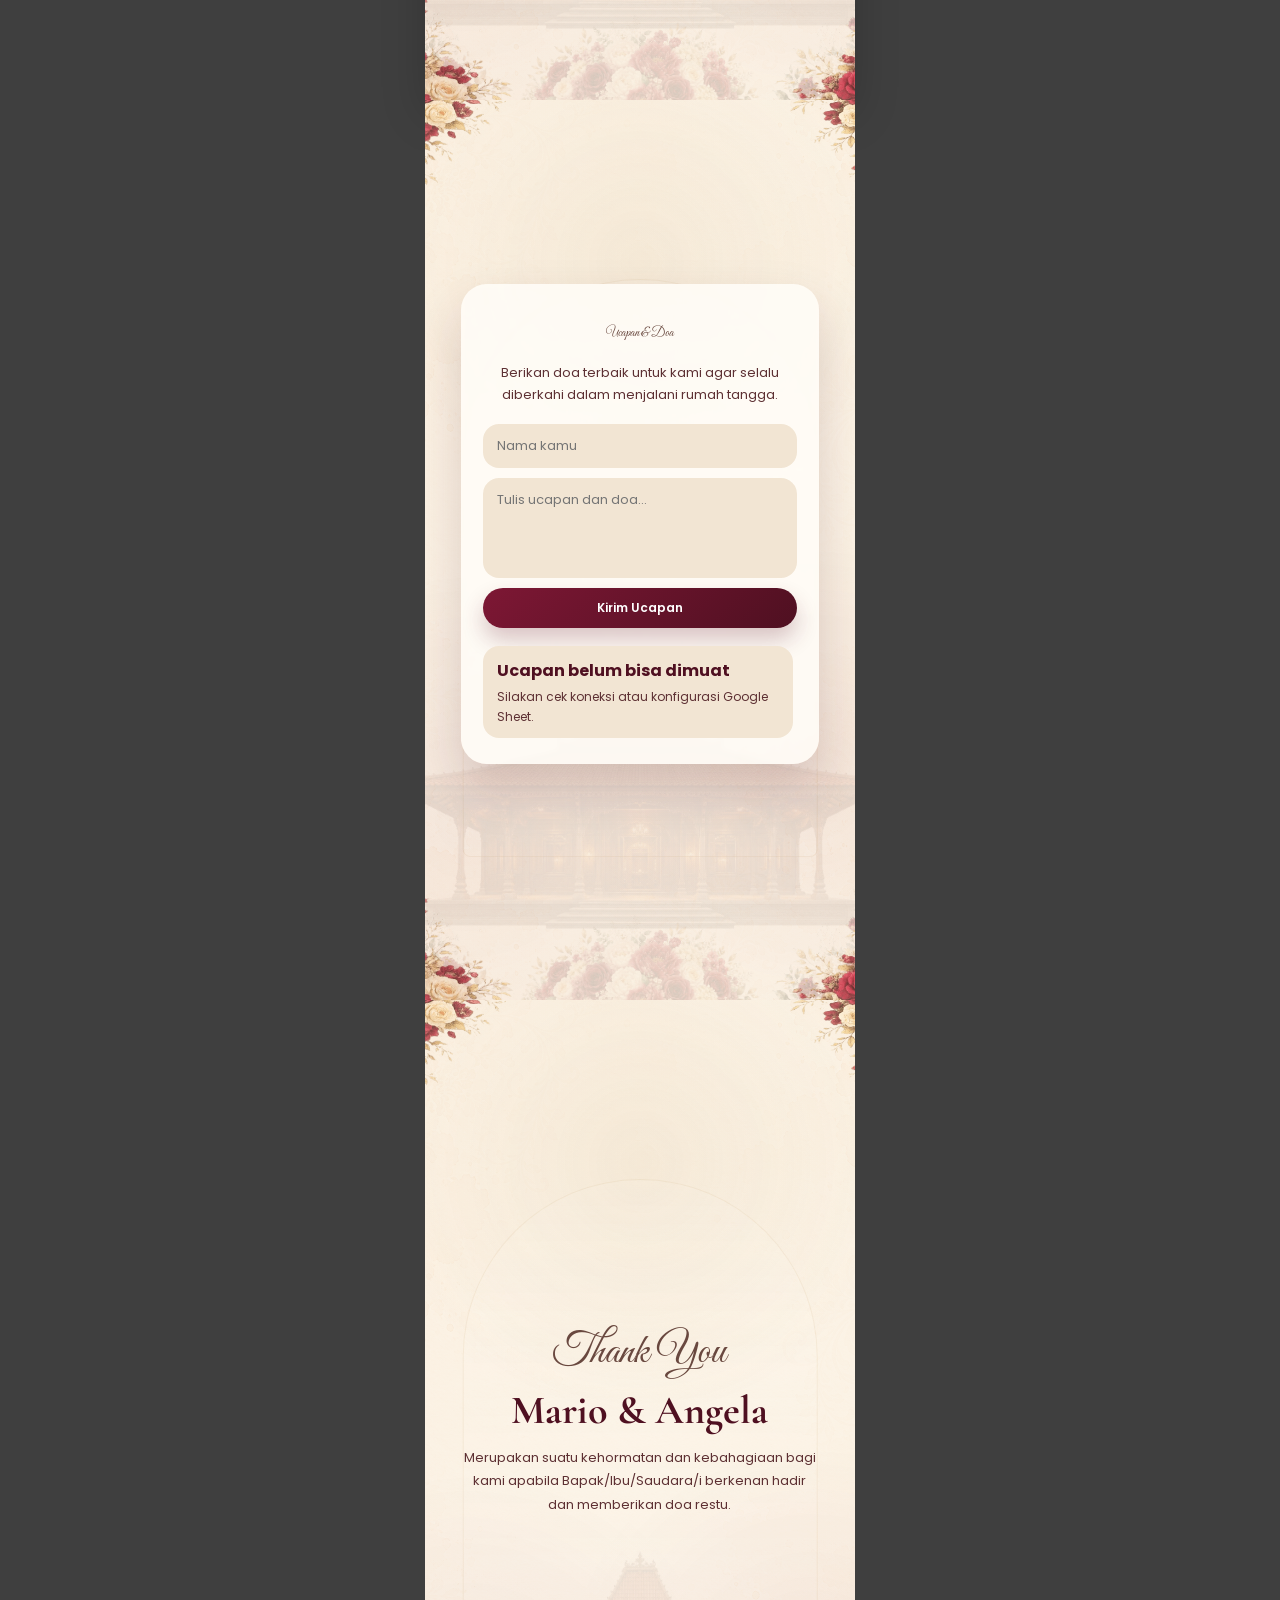
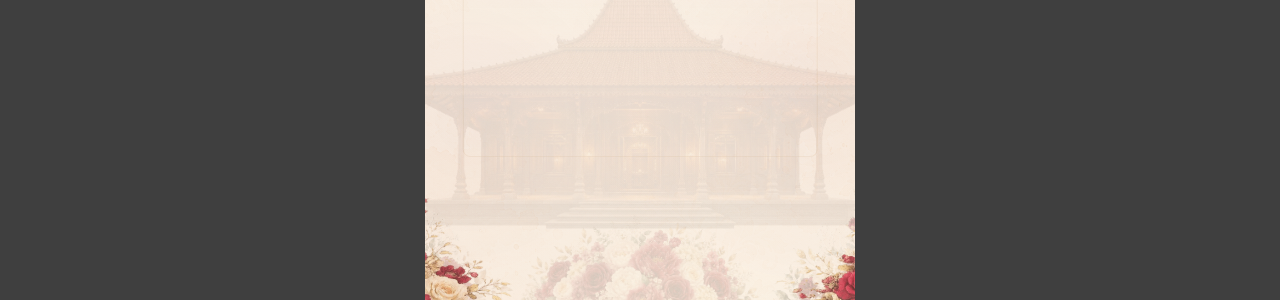
==== commit f0a59dfa: "fix" ====
--- a/index.html
+++ b/index.html
@@ -111,7 +111,7 @@
               ANGELA
             </h1>
 
-            <p class="hero-date reveal delay-2">Minggu, 28 Desember 2026</p>
+            <p class="hero-date reveal delay-2">Minggu, 28 Juni 2026</p>
 
             <div class="scroll-icon reveal delay-3">
               <i class="fa-solid fa-chevron-down"></i>
@@ -262,7 +262,7 @@
               <p class="profile-label">The Bride</p>
               <h2>Angela Putri Karamoy</h2>
               <p>
-                Putri dari Asan<br />
+                Putri dari Bapak Asan<br />
                 & Ibu Eti Sulastri
               </p>
               <a href="https://www.instagram.com/limangelaa_?igsh=dDVncmxseWNham01" target="_blank" rel="noopener noreferrer" class="btn btn-mini">
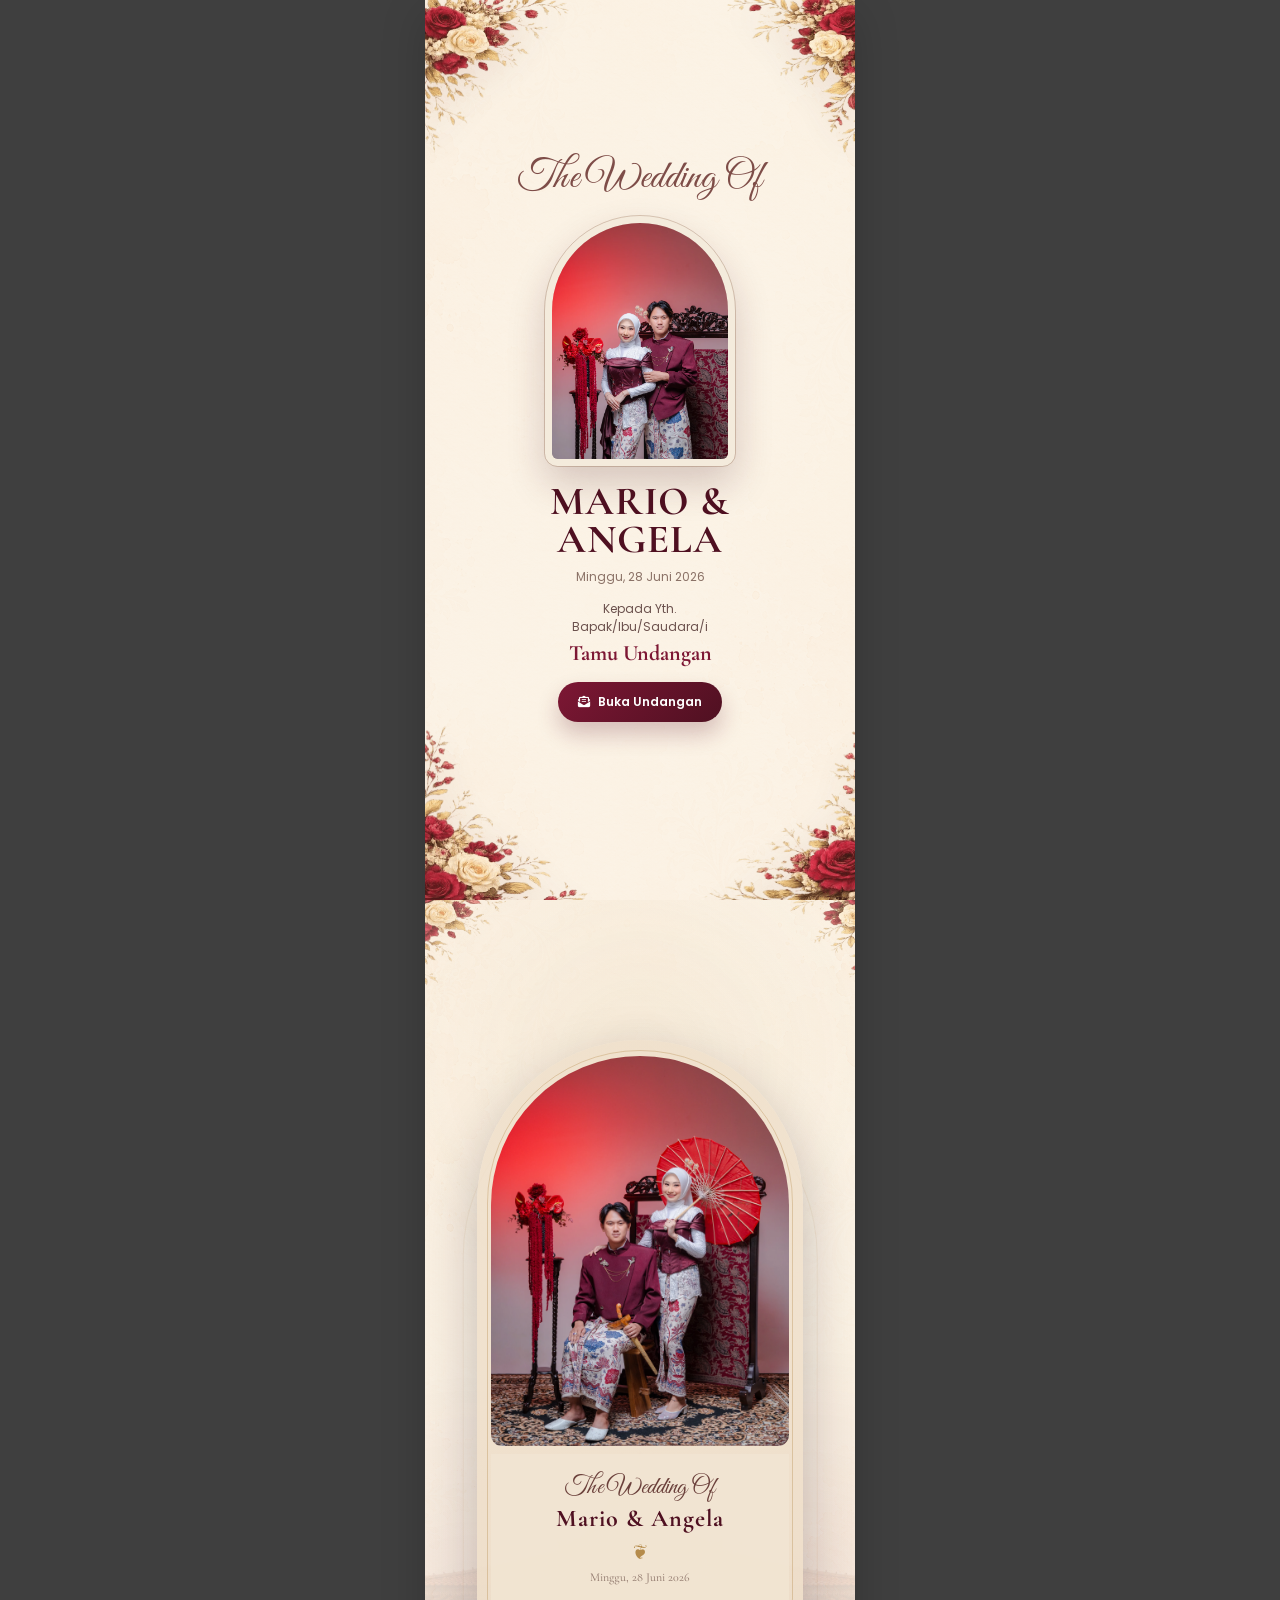
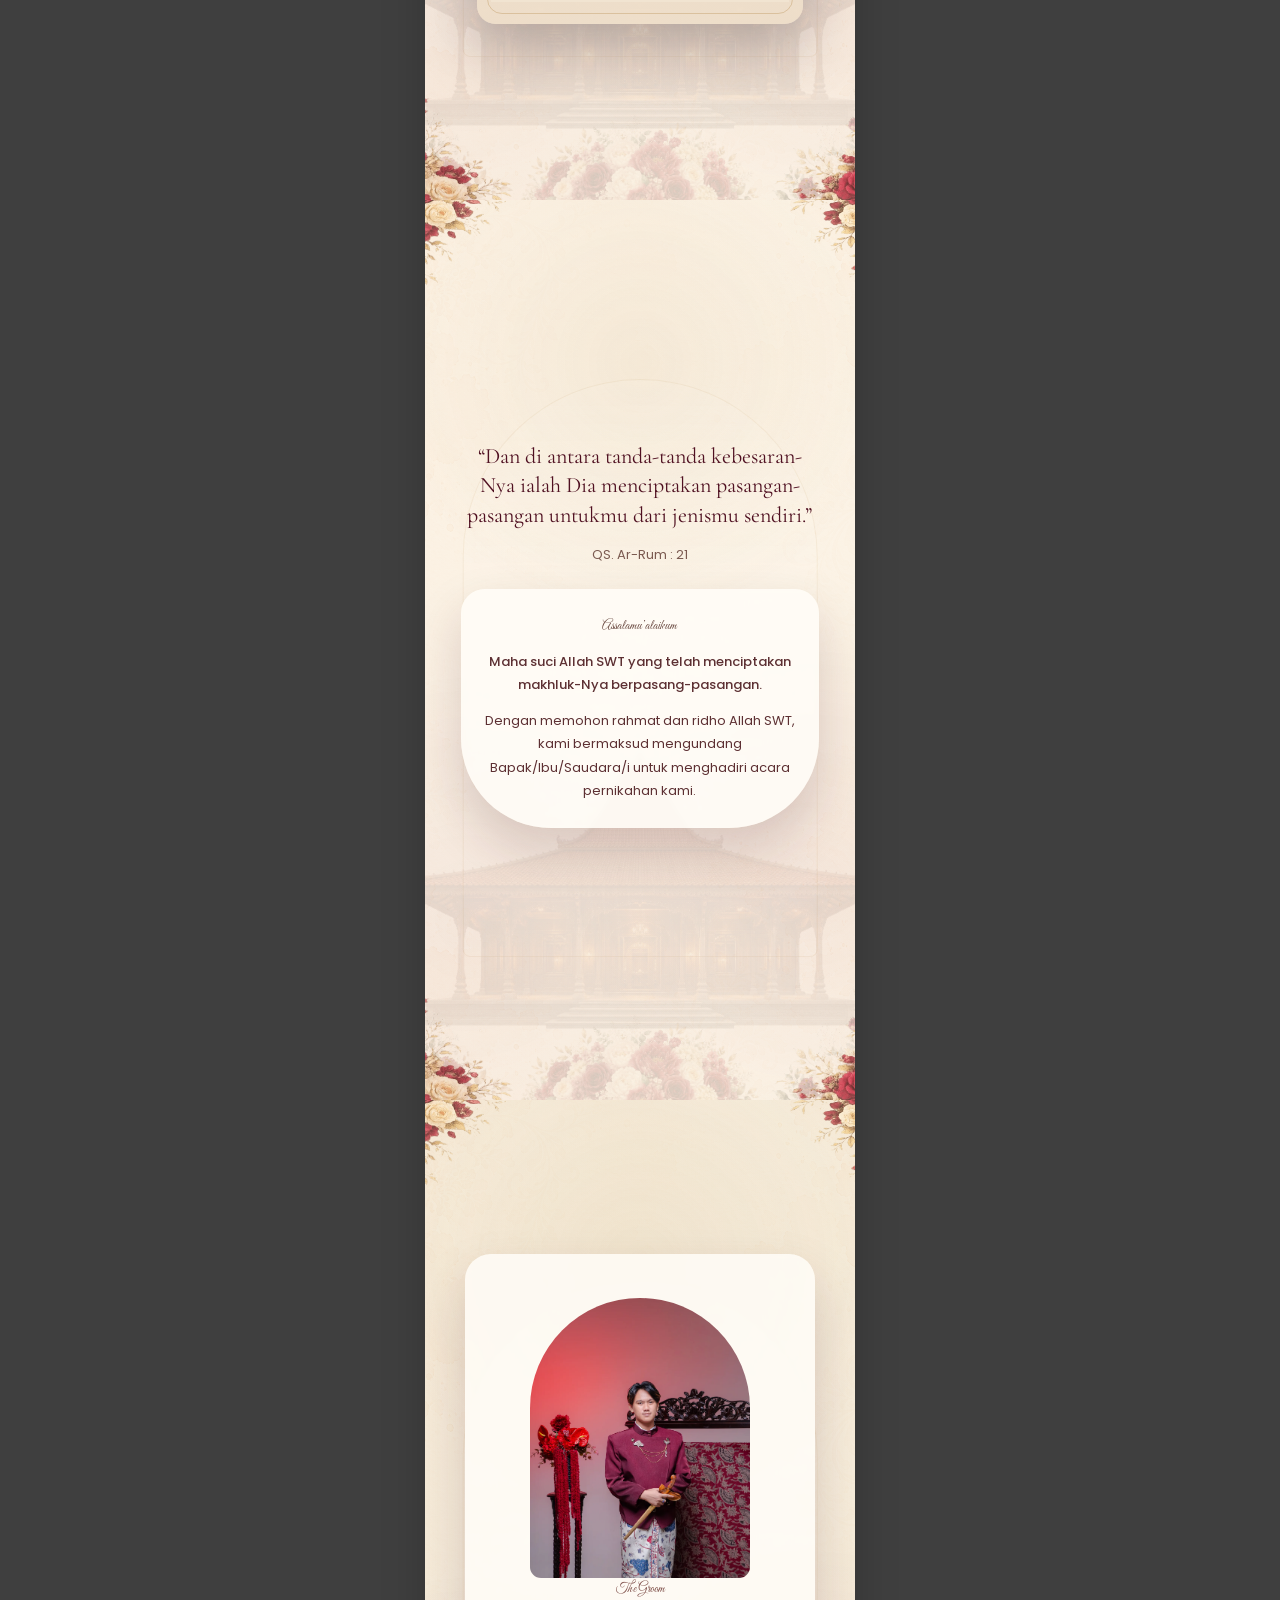
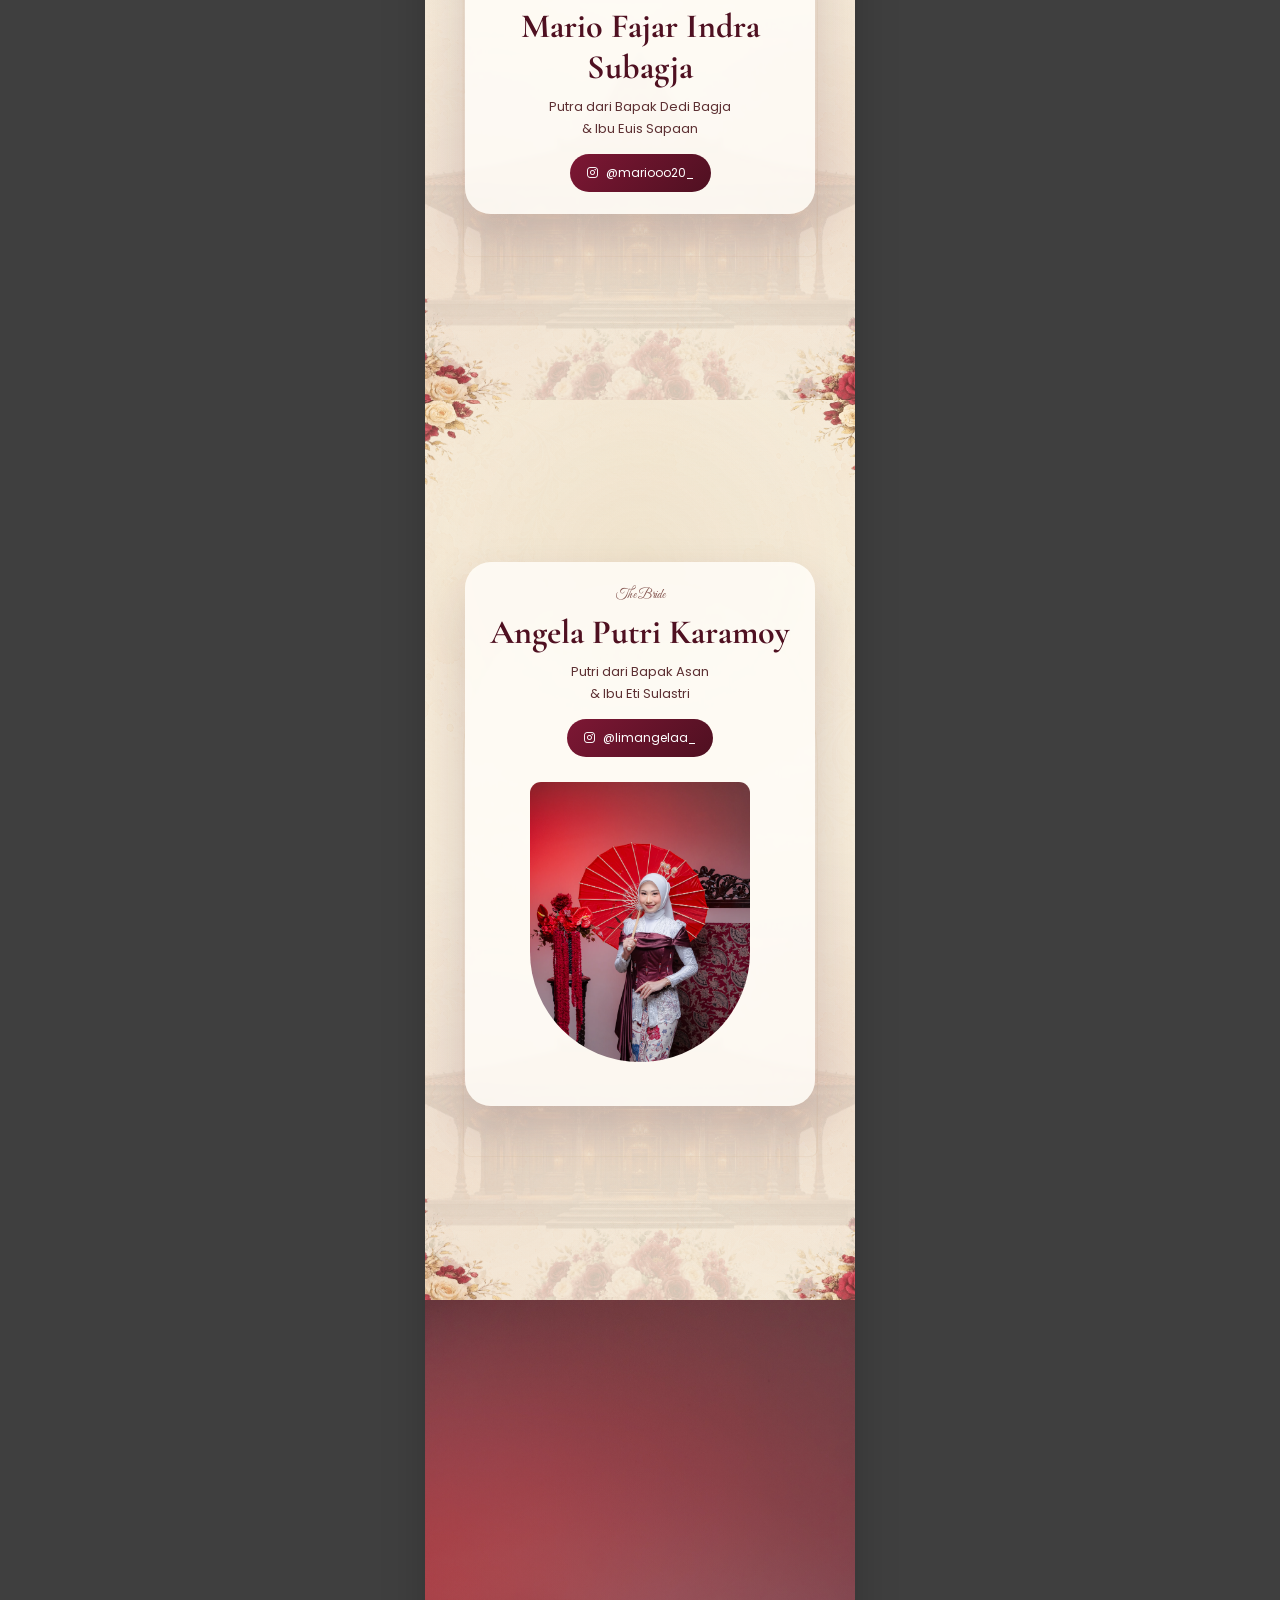
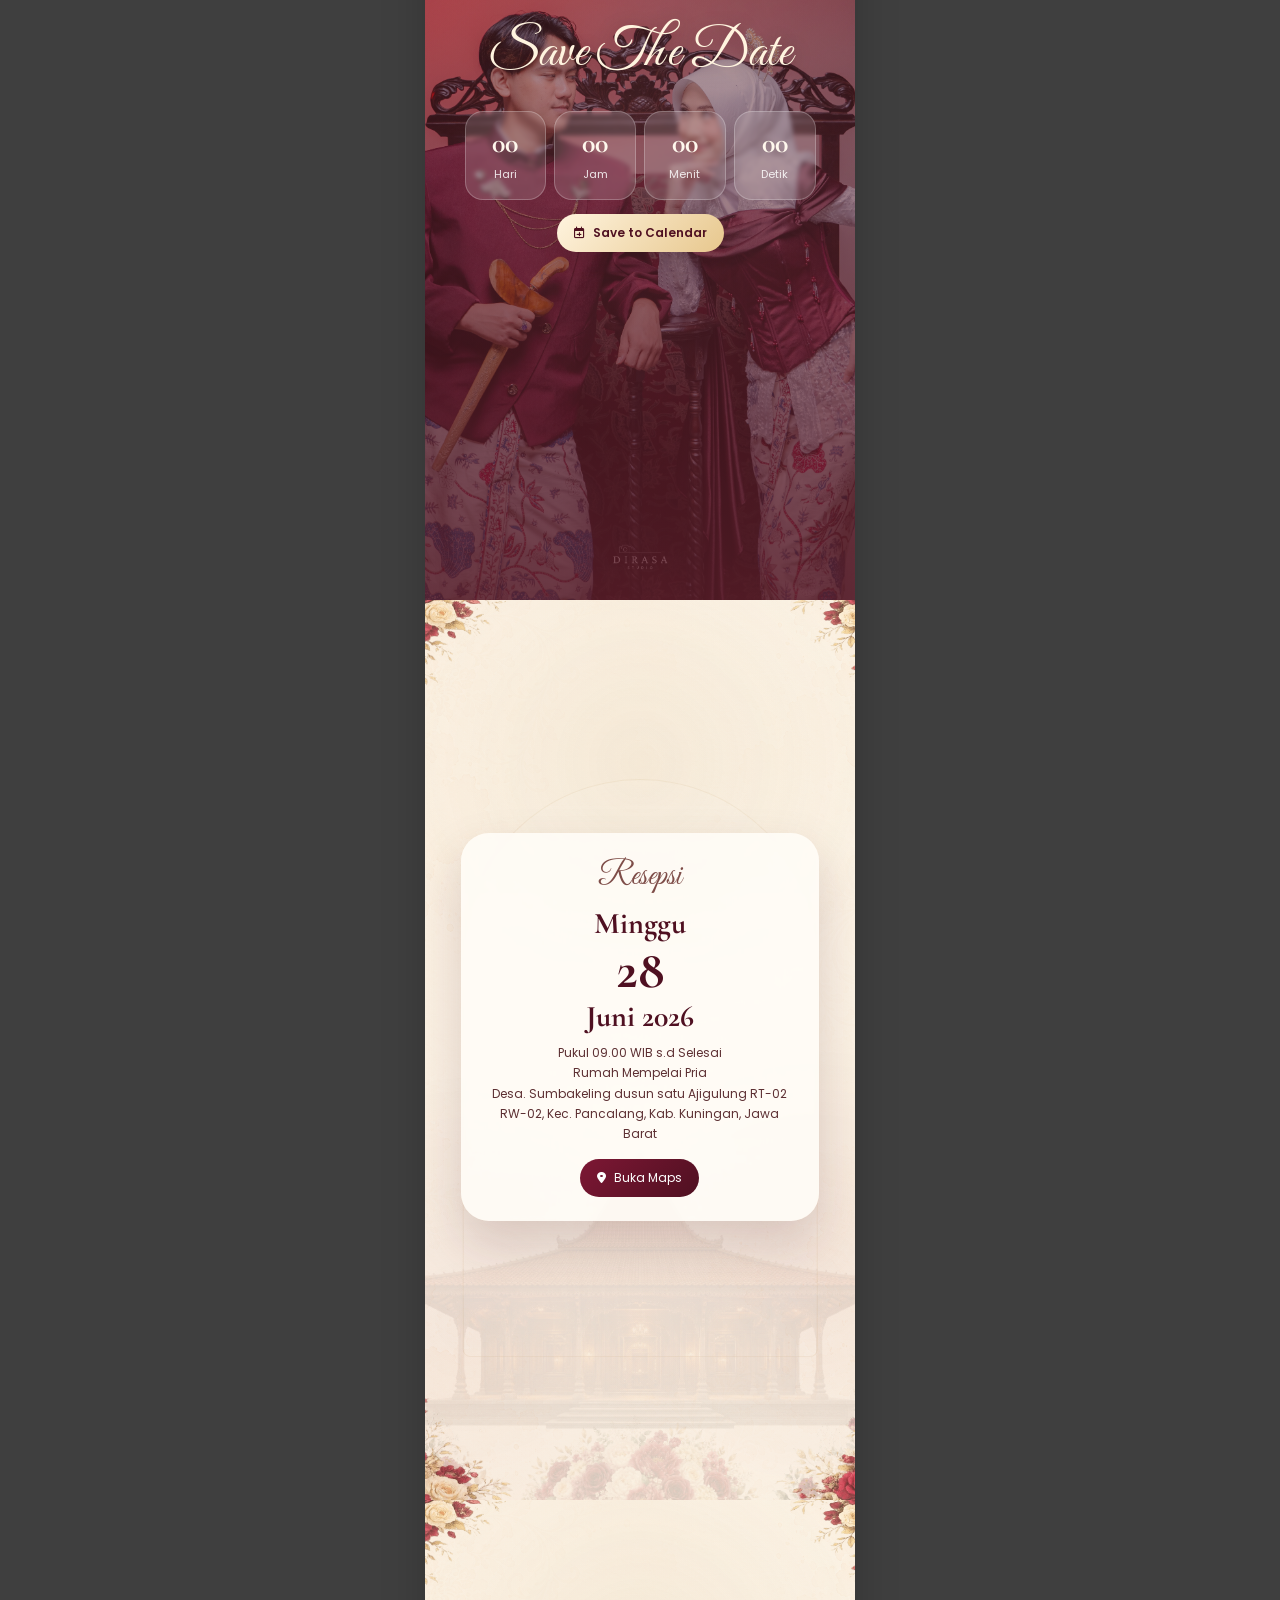
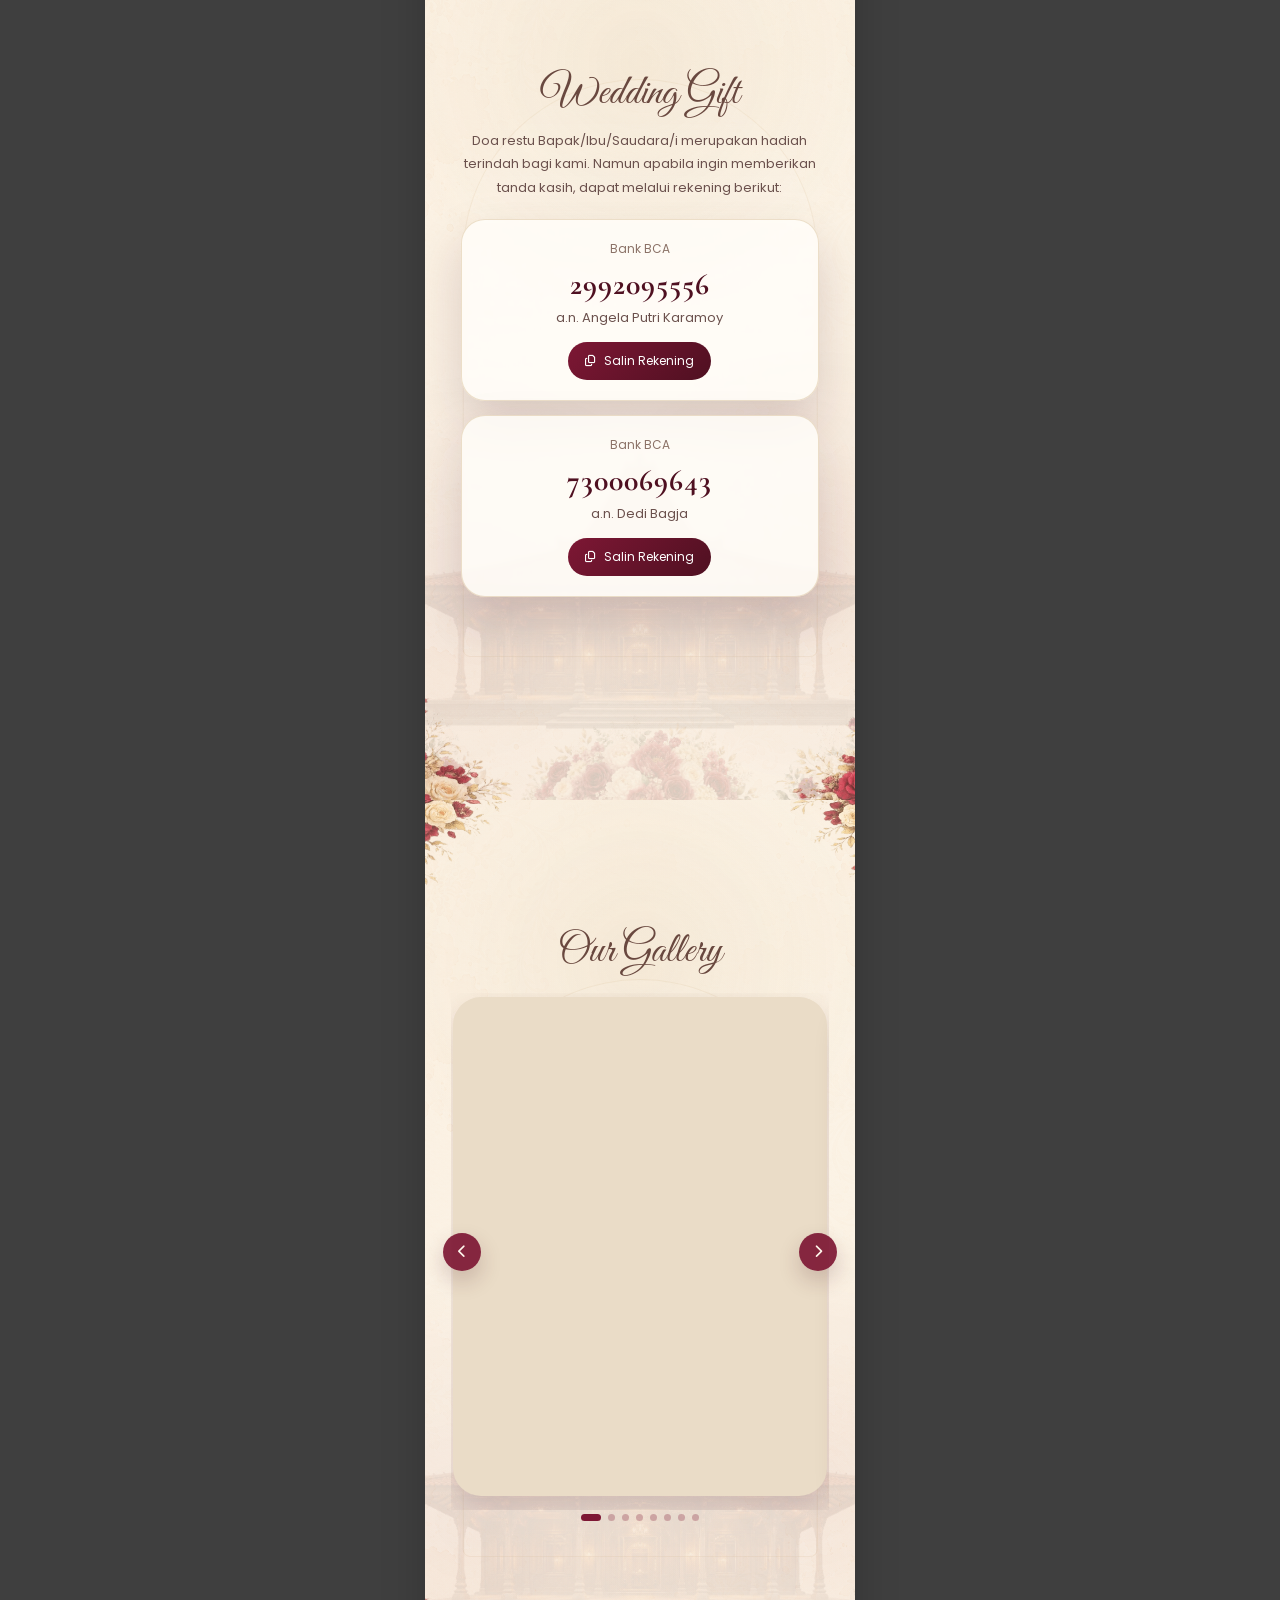
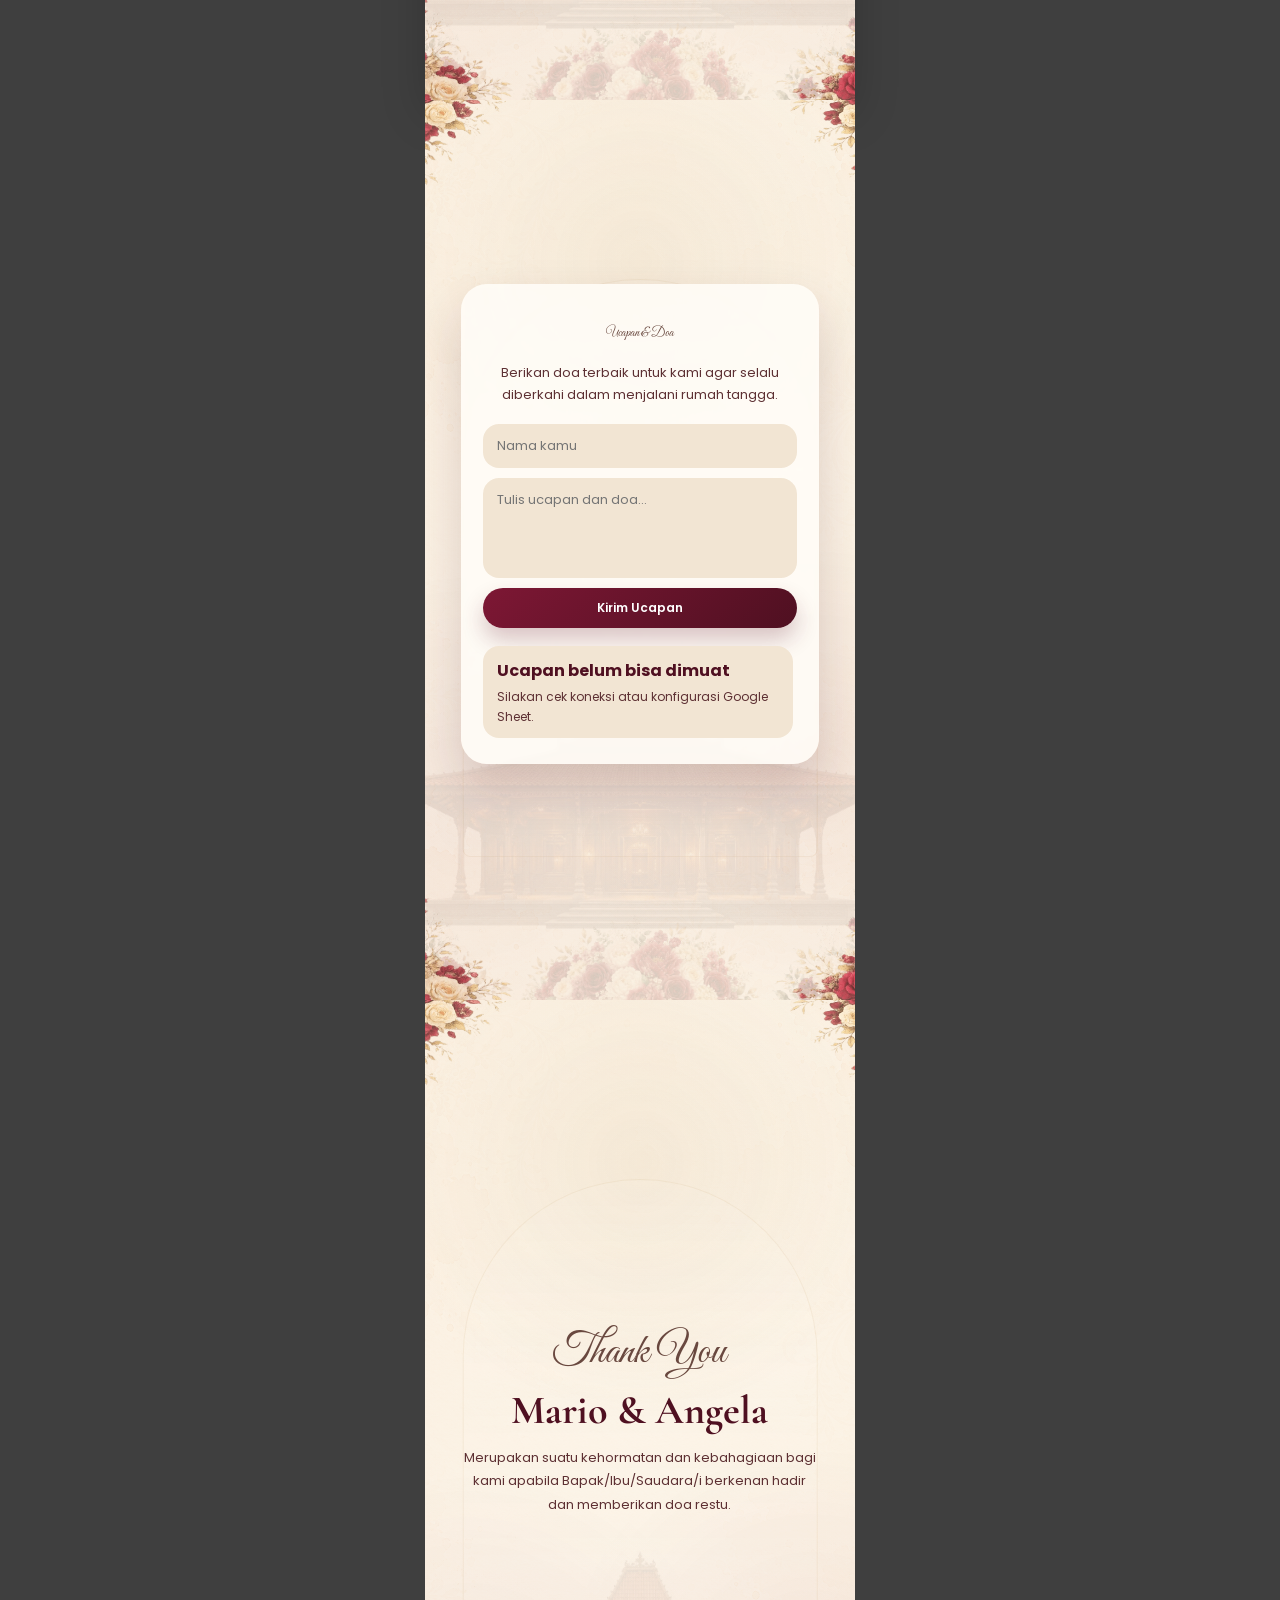
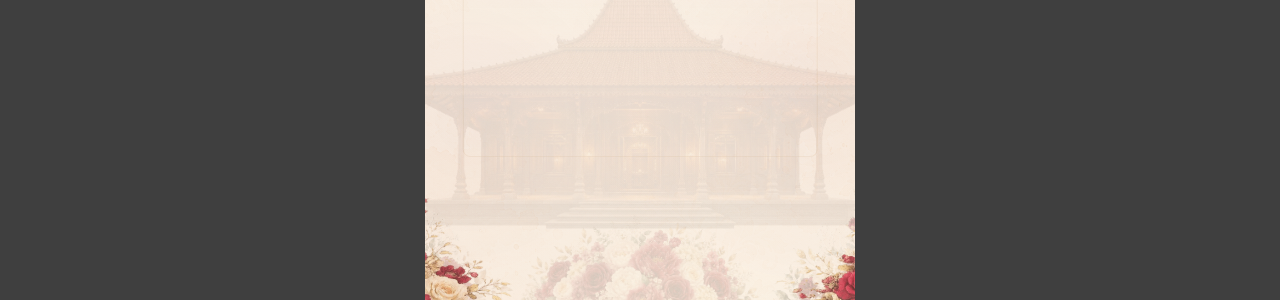
==== commit c535b2e8: "fix" ====
--- a/index.html
+++ b/index.html
@@ -151,7 +151,7 @@
               <p class="photo-label">The Wedding Of</p>
               <h2>Mario & Angela</h2>
               <div class="mini-divider">❦</div>
-              <p class="photo-date">Minggu, 28 Desember 2026</p>
+              <p class="photo-date">Minggu, 28 Juni 2026</p>
             </div>
           </div>
         </section>
